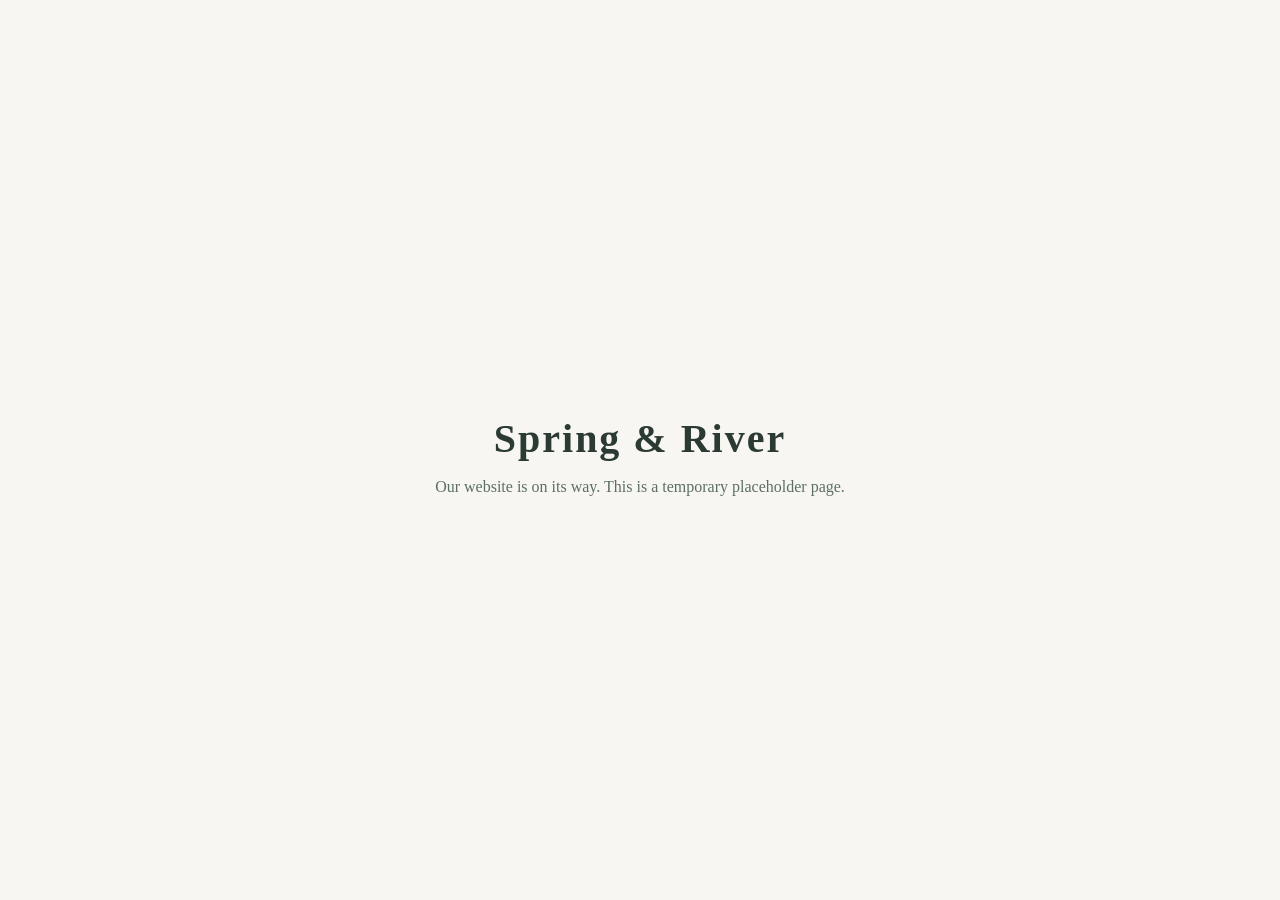
==== index.html @ 61772d01 "Set up GitHub Pages auto-deployment with placeholder page Add a GitHub Actions workflow that publish" ====
<!DOCTYPE html>
<html lang="en">
<head>
  <meta charset="UTF-8">
  <meta name="viewport" content="width=device-width, initial-scale=1.0">
  <title>Spring &amp; River</title>
  <style>
    body {
      font-family: Georgia, "Times New Roman", serif;
      background: #f7f6f2;
      color: #2b3a33;
      display: flex;
      align-items: center;
      justify-content: center;
      min-height: 100vh;
      margin: 0;
    }
    main { text-align: center; padding: 2rem; }
    h1 { font-size: 2.5rem; letter-spacing: 0.05em; margin-bottom: 0.5rem; }
    p { color: #5c6f66; }
  </style>
</head>
<body>
  <main>
    <h1>Spring &amp; River</h1>
    <p>Our website is on its way. This is a temporary placeholder page.</p>
  </main>
</body>
</html>
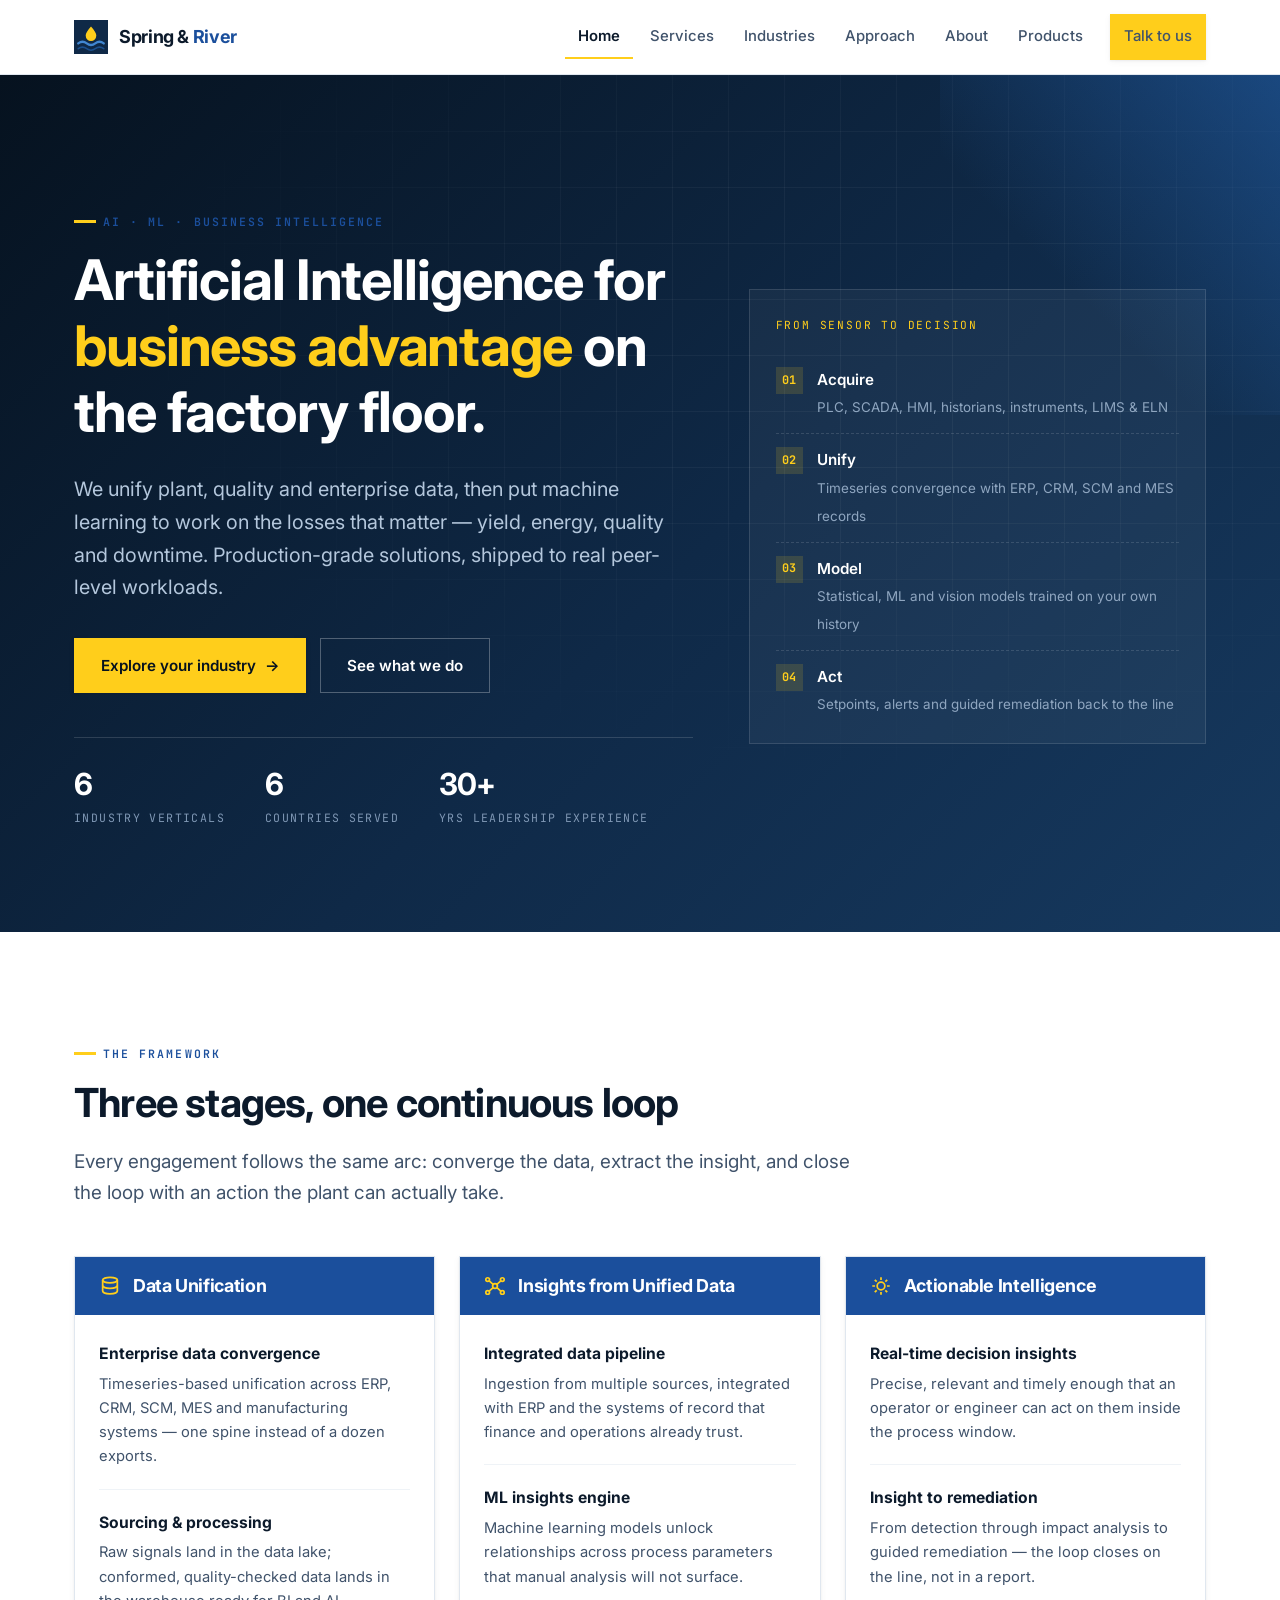
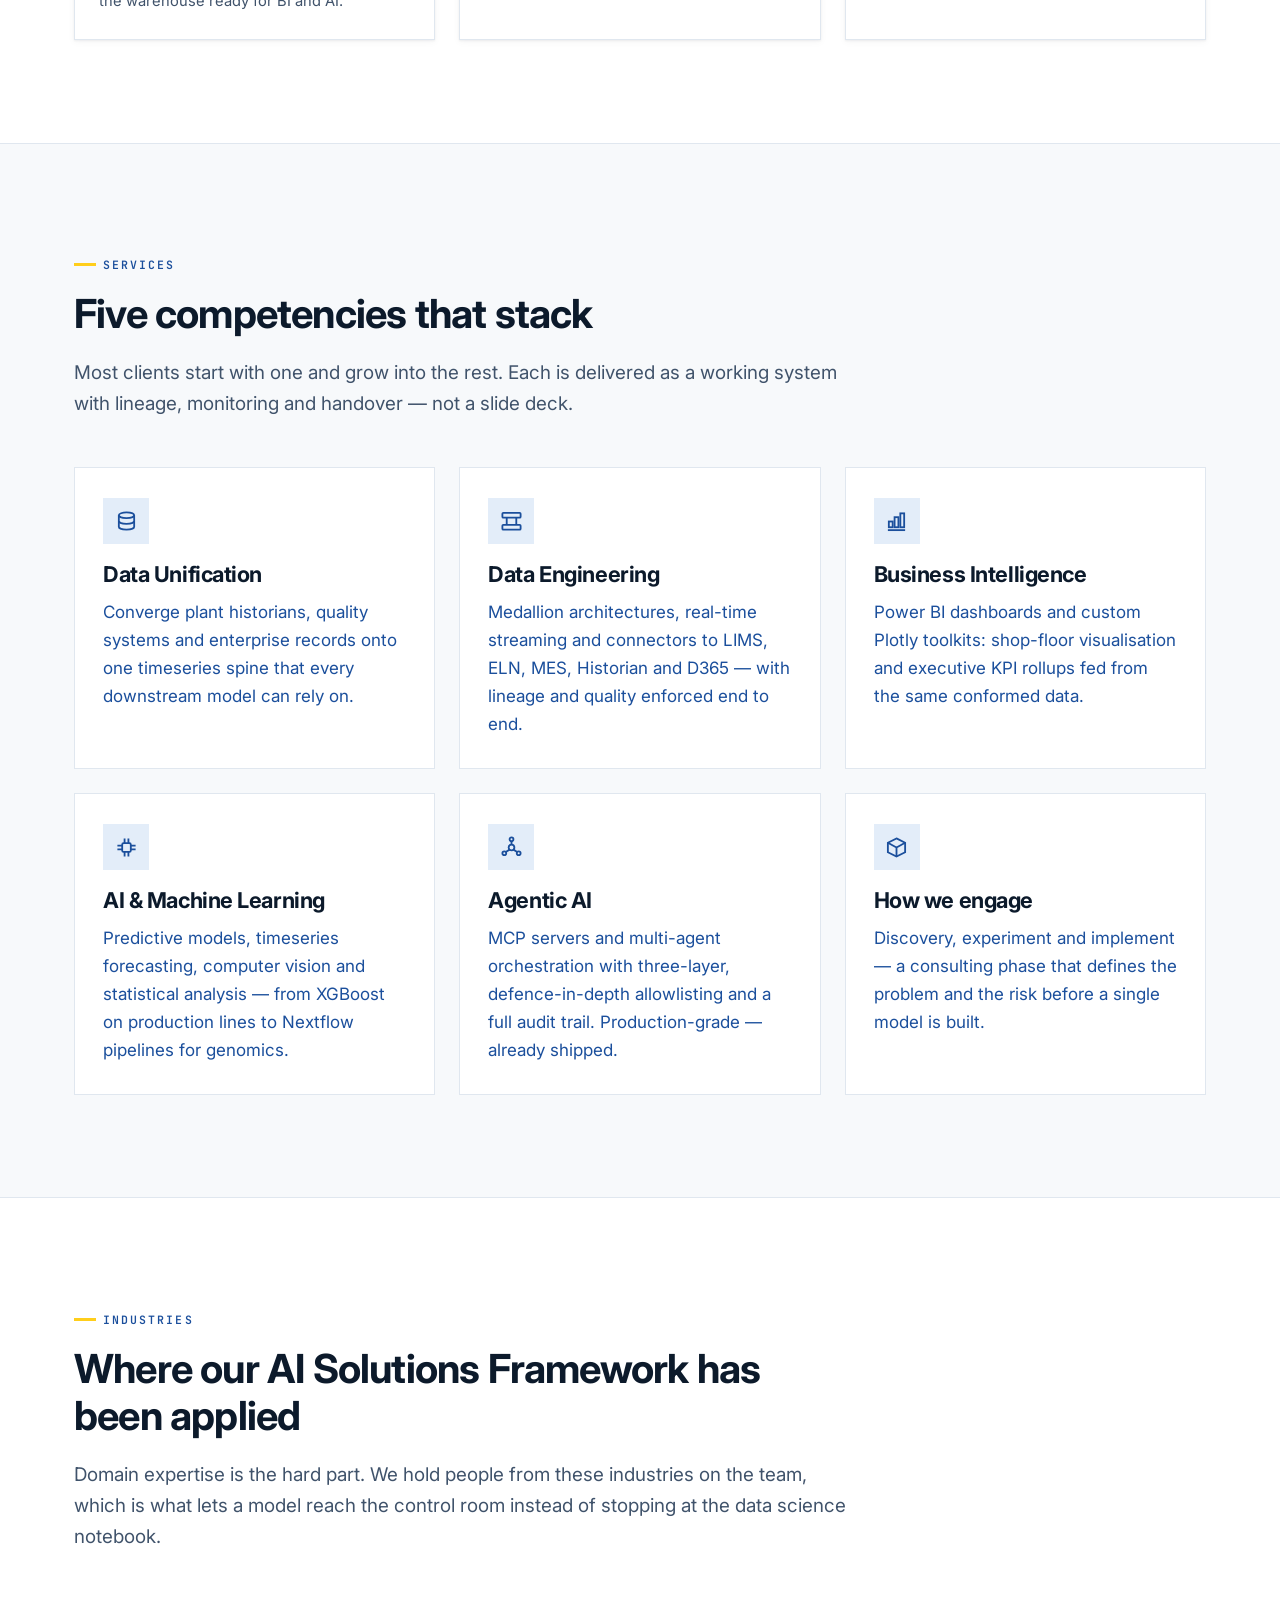
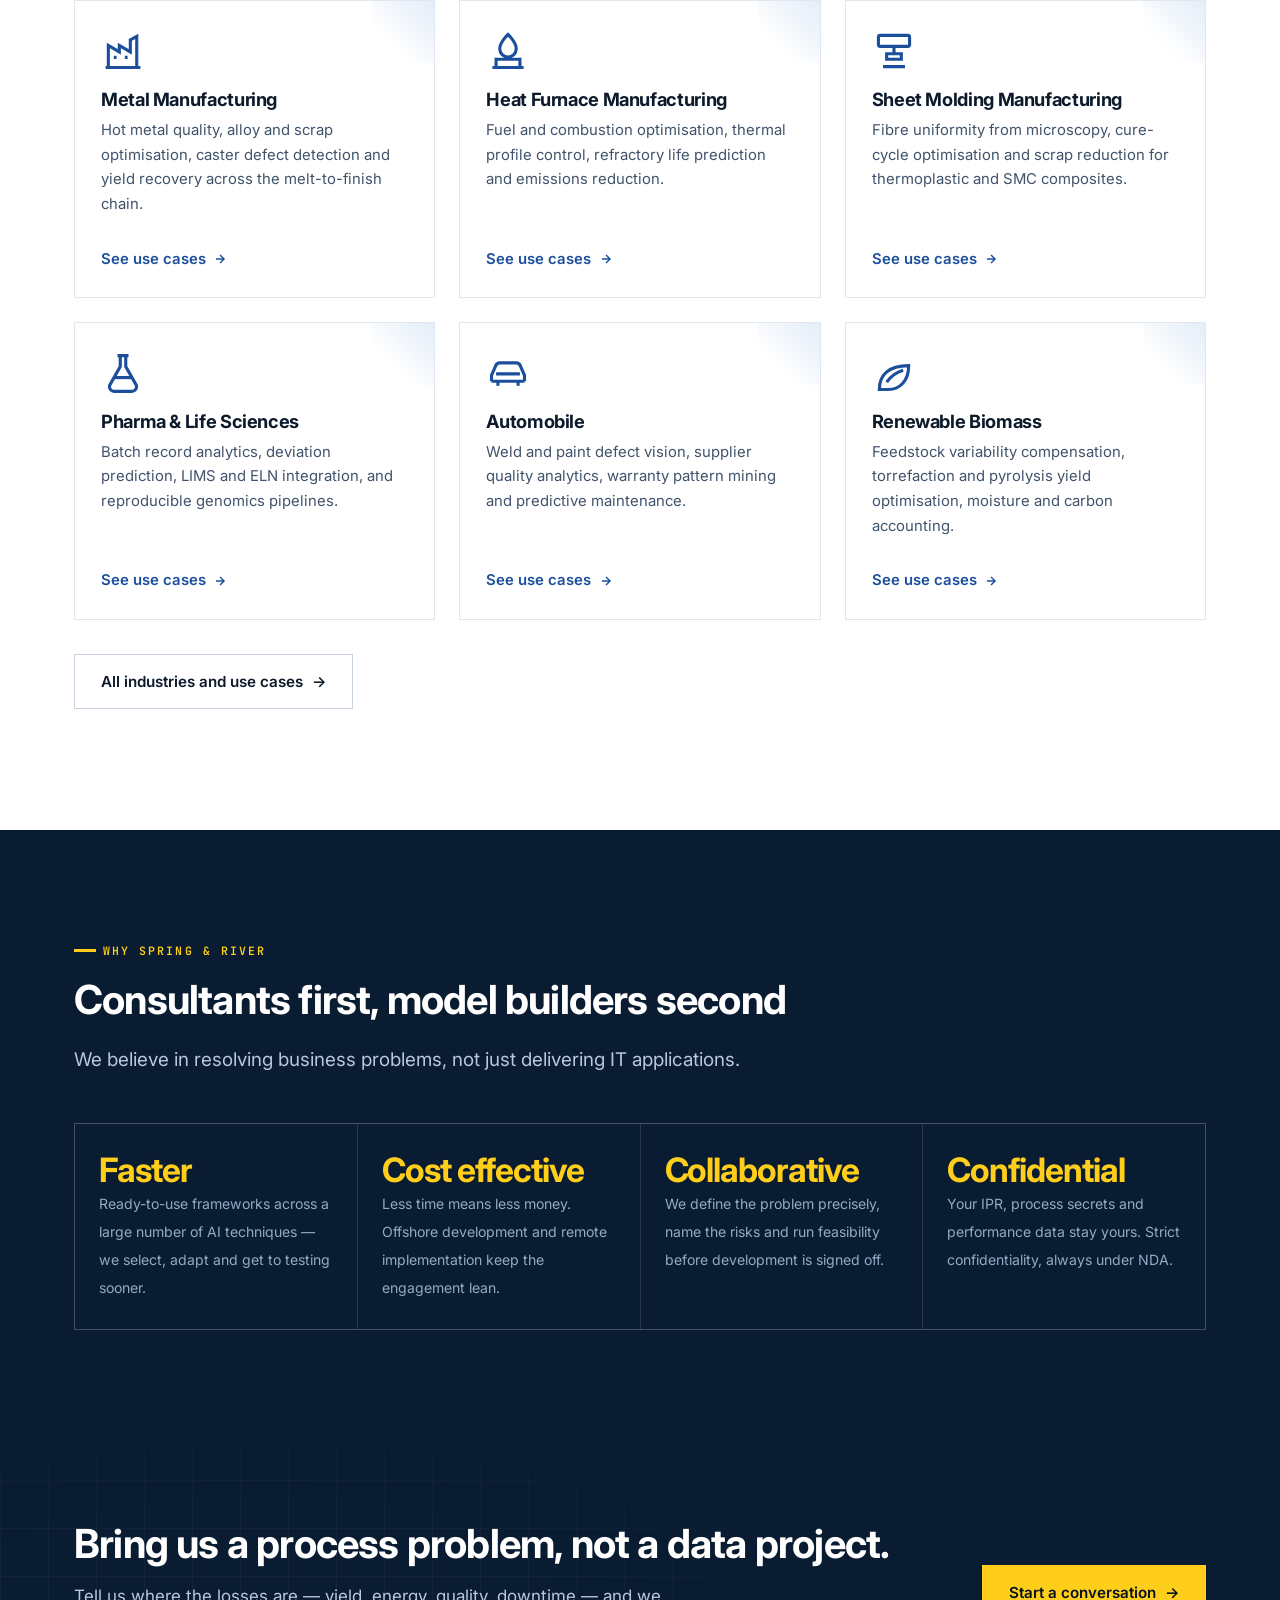
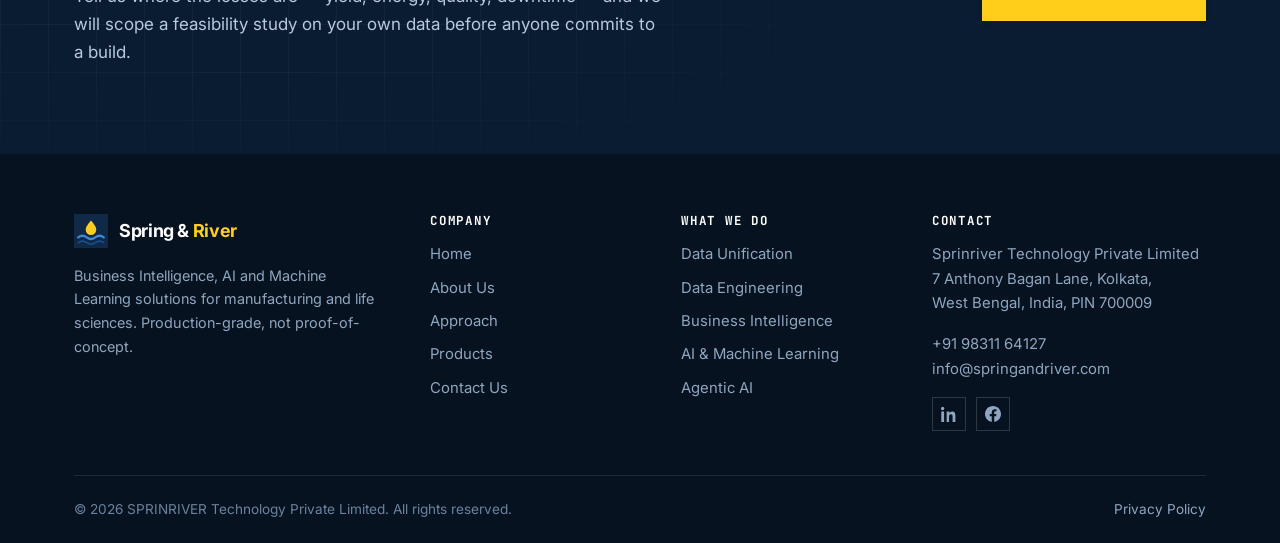
==== commit 9ca79286: "Build modern industrial Spring & River website Replace the placeholder with an eight-page static sit" ====
--- a/index.html
+++ b/index.html
@@ -1,29 +1,258 @@
 <!DOCTYPE html>
 <html lang="en">
 <head>
-  <meta charset="UTF-8">
-  <meta name="viewport" content="width=device-width, initial-scale=1.0">
-  <title>Spring &amp; River</title>
-  <style>
-    body {
-      font-family: Georgia, "Times New Roman", serif;
-      background: #f7f6f2;
-      color: #2b3a33;
-      display: flex;
-      align-items: center;
-      justify-content: center;
-      min-height: 100vh;
-      margin: 0;
-    }
-    main { text-align: center; padding: 2rem; }
-    h1 { font-size: 2.5rem; letter-spacing: 0.05em; margin-bottom: 0.5rem; }
-    p { color: #5c6f66; }
-  </style>
+<meta charset="utf-8">
+<meta name="viewport" content="width=device-width, initial-scale=1">
+<title>Spring &amp; River | AI, ML and Business Intelligence for Manufacturing</title>
+<meta name="description" content="Spring & River builds data unification, business intelligence, machine learning and agentic AI solutions for metals, heat treatment, composites, pharma, automotive and renewable biomass manufacturers.">
+<meta name="author" content="Sprinriver Technology Private Limited">
+<meta property="og:type" content="website">
+<meta property="og:site_name" content="Spring &amp; River">
+<meta property="og:title" content="Spring &amp; River | AI, ML and Business Intelligence for Manufacturing">
+<meta property="og:description" content="Spring & River builds data unification, business intelligence, machine learning and agentic AI solutions for metals, heat treatment, composites, pharma, automotive and renewable biomass manufacturers.">
+<meta name="twitter:card" content="summary_large_image">
+<link rel="icon" type="image/svg+xml" href="assets/img/favicon.svg">
+<link rel="preconnect" href="https://fonts.googleapis.com">
+<link rel="preconnect" href="https://fonts.gstatic.com" crossorigin>
+<link href="https://fonts.googleapis.com/css2?family=Inter:wght@400;500;600;700&family=JetBrains+Mono:wght@500;600;700&display=swap" rel="stylesheet">
+<link rel="stylesheet" href="assets/css/styles.css">
+<script>document.documentElement.className += " js";</script>
 </head>
 <body>
-  <main>
-    <h1>Spring &amp; River</h1>
-    <p>Our website is on its way. This is a temporary placeholder page.</p>
-  </main>
+<header class="site-header">
+  <div class="wrap site-header__inner">
+    <a class="brand" href="index.html">
+      <img class="brand__mark" src="assets/img/logo.svg" alt="" width="34" height="34">
+      <span class="brand__name">Spring &amp; <em>River</em></span>
+    </a>
+    <button class="nav-toggle" type="button" aria-label="Toggle navigation" aria-expanded="false" aria-controls="site-nav"><span></span></button>
+    <nav class="nav" id="site-nav">
+      <a href="index.html" aria-current="page">Home</a>
+      <a href="services.html">Services</a>
+      <a href="industries.html">Industries</a>
+      <a href="approach.html">Approach</a>
+      <a href="about.html">About</a>
+      <a href="products.html">Products</a>
+      <a class="btn btn--primary header-cta" href="contact.html">Talk to us</a>
+    </nav>
+  </div>
+</header>
+<section class="hero">
+  <div class="wrap">
+    <div class="hero__grid">
+      <div>
+        <span class="eyebrow">AI &middot; ML &middot; Business Intelligence</span>
+        <h1>Artificial Intelligence for <span class="accent">business advantage</span> on the factory floor.</h1>
+        <p class="hero__lede">We unify plant, quality and enterprise data, then put machine learning to work on the losses that matter &mdash; yield, energy, quality and downtime. Production-grade solutions, shipped to real peer-level workloads.</p>
+        <div class="hero__actions">
+          <a class="btn btn--primary" href="industries.html">Explore your industry <span class="btn__arrow">&rarr;</span></a>
+          <a class="btn btn--ghost" href="services.html">See what we do</a>
+        </div>
+        <div class="hero__stats">
+          <div class="hero__stat"><b>6</b><span>Industry verticals</span></div>
+          <div class="hero__stat"><b>6</b><span>Countries served</span></div>
+          <div class="hero__stat"><b>30+</b><span>Yrs leadership experience</span></div>
+        </div>
+      </div>
+      <div class="pipeline reveal">
+        <div class="pipeline__title">From sensor to decision</div>
+        <div class="pipeline__step"><span class="pipeline__num">01</span><div><b>Acquire</b><small>PLC, SCADA, HMI, historians, instruments, LIMS &amp; ELN</small></div></div>
+        <div class="pipeline__step"><span class="pipeline__num">02</span><div><b>Unify</b><small>Timeseries convergence with ERP, CRM, SCM and MES records</small></div></div>
+        <div class="pipeline__step"><span class="pipeline__num">03</span><div><b>Model</b><small>Statistical, ML and vision models trained on your own history</small></div></div>
+        <div class="pipeline__step"><span class="pipeline__num">04</span><div><b>Act</b><small>Setpoints, alerts and guided remediation back to the line</small></div></div>
+      </div>
+    </div>
+  </div>
+</section>
+
+<section class="section">
+  <div class="wrap">
+    <div class="section-head reveal">
+      <span class="eyebrow">The framework</span>
+      <h2>Three stages, one continuous loop</h2>
+      <p class="lede">Every engagement follows the same arc: converge the data, extract the insight, and close the loop with an action the plant can actually take.</p>
+    </div>
+    <div class="grid grid--3">
+
+      <div class="pillar reveal">
+        <div class="pillar__head">
+          <svg viewBox="0 0 24 24" fill="none" stroke="currentColor" stroke-width="1.9"><ellipse cx="12" cy="5.5" rx="8" ry="3"/><path d="M4 5.5v6c0 1.7 3.6 3 8 3s8-1.3 8-3v-6"/><path d="M4 11.5v6c0 1.7 3.6 3 8 3s8-1.3 8-3v-6"/></svg>
+          <h3>Data Unification</h3>
+        </div>
+        <div class="pillar__body">
+          <div class="pillar__item"><b>Enterprise data convergence</b><p>Timeseries-based unification across ERP, CRM, SCM, MES and manufacturing systems &mdash; one spine instead of a dozen exports.</p></div>
+          <div class="pillar__item"><b>Sourcing &amp; processing</b><p>Raw signals land in the data lake; conformed, quality-checked data lands in the warehouse ready for BI and AI.</p></div>
+        </div>
+      </div>
+
+      <div class="pillar reveal">
+        <div class="pillar__head">
+          <svg viewBox="0 0 24 24" fill="none" stroke="currentColor" stroke-width="1.9"><circle cx="12" cy="12" r="2.6"/><circle cx="4" cy="5" r="2"/><circle cx="20" cy="5" r="2"/><circle cx="4" cy="19" r="2"/><circle cx="20" cy="19" r="2"/><path d="M5.6 6.4 10 10.2M18.4 6.4 14 10.2M5.6 17.6 10 13.8M18.4 17.6 14 13.8"/></svg>
+          <h3>Insights from Unified Data</h3>
+        </div>
+        <div class="pillar__body">
+          <div class="pillar__item"><b>Integrated data pipeline</b><p>Ingestion from multiple sources, integrated with ERP and the systems of record that finance and operations already trust.</p></div>
+          <div class="pillar__item"><b>ML insights engine</b><p>Machine learning models unlock relationships across process parameters that manual analysis will not surface.</p></div>
+        </div>
+      </div>
+
+      <div class="pillar reveal">
+        <div class="pillar__head">
+          <svg viewBox="0 0 24 24" fill="none" stroke="currentColor" stroke-width="1.9"><path d="M12 2.5v3M12 18.5v3M2.5 12h3M18.5 12h3M5.2 5.2l2.1 2.1M16.7 16.7l2.1 2.1M18.8 5.2l-2.1 2.1M7.3 16.7l-2.1 2.1"/><circle cx="12" cy="12" r="4.2"/></svg>
+          <h3>Actionable Intelligence</h3>
+        </div>
+        <div class="pillar__body">
+          <div class="pillar__item"><b>Real-time decision insights</b><p>Precise, relevant and timely enough that an operator or engineer can act on them inside the process window.</p></div>
+          <div class="pillar__item"><b>Insight to remediation</b><p>From detection through impact analysis to guided remediation &mdash; the loop closes on the line, not in a report.</p></div>
+        </div>
+      </div>
+
+    </div>
+  </div>
+</section>
+
+<section class="section section--steel">
+  <div class="wrap">
+    <div class="section-head reveal">
+      <span class="eyebrow">Services</span>
+      <h2>Five competencies that stack</h2>
+      <p class="lede">Most clients start with one and grow into the rest. Each is delivered as a working system with lineage, monitoring and handover &mdash; not a slide deck.</p>
+    </div>
+    <div class="grid grid--3">
+
+      <a class="card reveal" href="services.html#data-unification">
+        <div class="card__icon"><svg viewBox="0 0 24 24" fill="none" stroke="currentColor" stroke-width="1.9"><ellipse cx="12" cy="5.5" rx="8" ry="3"/><path d="M4 5.5v12c0 1.7 3.6 3 8 3s8-1.3 8-3v-12"/><path d="M4 11.5c0 1.7 3.6 3 8 3s8-1.3 8-3"/></svg></div>
+        <h3>Data Unification</h3>
+        <p>Converge plant historians, quality systems and enterprise records onto one timeseries spine that every downstream model can rely on.</p>
+      </a>
+
+      <a class="card reveal" href="services.html#data-engineering">
+        <div class="card__icon"><svg viewBox="0 0 24 24" fill="none" stroke="currentColor" stroke-width="1.9"><rect x="2.5" y="3" width="19" height="5" rx="1"/><rect x="2.5" y="15.5" width="19" height="5" rx="1"/><path d="M7 8v7.5M17 8v7.5"/></svg></div>
+        <h3>Data Engineering</h3>
+        <p>Medallion architectures, real-time streaming and connectors to LIMS, ELN, MES, Historian and D365 &mdash; with lineage and quality enforced end to end.</p>
+      </a>
+
+      <a class="card reveal" href="services.html#business-intelligence">
+        <div class="card__icon"><svg viewBox="0 0 24 24" fill="none" stroke="currentColor" stroke-width="1.9"><path d="M3 21h18"/><rect x="4" y="12" width="4" height="6"/><rect x="10" y="7.5" width="4" height="10.5"/><rect x="16" y="3.5" width="4" height="14.5"/></svg></div>
+        <h3>Business Intelligence</h3>
+        <p>Power BI dashboards and custom Plotly toolkits: shop-floor visualisation and executive KPI rollups fed from the same conformed data.</p>
+      </a>
+
+      <a class="card reveal" href="services.html#ai-ml">
+        <div class="card__icon"><svg viewBox="0 0 24 24" fill="none" stroke="currentColor" stroke-width="1.9"><rect x="7.5" y="7.5" width="9" height="9" rx="1.5"/><path d="M10 2.5v5M14 2.5v5M10 16.5v5M14 16.5v5M2.5 10h5M2.5 14h5M16.5 10h5M16.5 14h5"/></svg></div>
+        <h3>AI &amp; Machine Learning</h3>
+        <p>Predictive models, timeseries forecasting, computer vision and statistical analysis &mdash; from XGBoost on production lines to Nextflow pipelines for genomics.</p>
+      </a>
+
+      <a class="card reveal" href="services.html#agentic-ai">
+        <div class="card__icon"><svg viewBox="0 0 24 24" fill="none" stroke="currentColor" stroke-width="1.9"><circle cx="12" cy="12" r="3"/><circle cx="12" cy="3.5" r="2"/><circle cx="4.5" cy="18" r="2"/><circle cx="19.5" cy="18" r="2"/><path d="M12 5.5v3.5M10 14.2 6 16.6M14 14.2l4 2.4"/></svg></div>
+        <h3>Agentic AI</h3>
+        <p>MCP servers and multi-agent orchestration with three-layer, defence-in-depth allowlisting and a full audit trail. Production-grade &mdash; already shipped.</p>
+      </a>
+
+      <a class="card reveal" href="approach.html">
+        <div class="card__icon"><svg viewBox="0 0 24 24" fill="none" stroke="currentColor" stroke-width="1.9"><path d="M12 2.5 21 7v10l-9 4.5L3 17V7z"/><path d="M12 12 21 7M12 12v9.5M12 12 3 7"/></svg></div>
+        <h3>How we engage</h3>
+        <p>Discovery, experiment and implement &mdash; a consulting phase that defines the problem and the risk before a single model is built.</p>
+      </a>
+
+    </div>
+  </div>
+</section>
+
+<section class="section">
+  <div class="wrap">
+    <div class="section-head reveal">
+      <span class="eyebrow">Industries</span>
+      <h2>Where our AI Solutions Framework has been applied</h2>
+      <p class="lede">Domain expertise is the hard part. We hold people from these industries on the team, which is what lets a model reach the control room instead of stopping at the data science notebook.</p>
+    </div>
+    <div class="grid grid--3">
+      <div class="ind-card reveal"><div class="ind-card__icon"><svg viewBox="0 0 24 24" fill="none" stroke="currentColor" stroke-width="1.7"><path d="M2.5 21h19M4 21V9l6 3.5V9l6 3.5V6l3.5-2v17"/><path d="M7 15.5h1.5M13 15.5h1.5"/></svg></div><h3>Metal Manufacturing</h3><p>Hot metal quality, alloy and scrap optimisation, caster defect detection and yield recovery across the melt-to-finish chain.</p><span class="ind-card__link textlink">See use cases <svg width="14" height="14" viewBox="0 0 24 24" fill="none" stroke="currentColor" stroke-width="2.4"><path d="M5 12h13M12 5l7 7-7 7"/></svg></span></div>
+      <div class="ind-card reveal"><div class="ind-card__icon"><svg viewBox="0 0 24 24" fill="none" stroke="currentColor" stroke-width="1.7"><path d="M12 3s4.5 4.2 4.5 7.8A4.5 4.5 0 0 1 12 15.3a4.5 4.5 0 0 1-4.5-4.5C7.5 7.2 12 3 12 3z"/><path d="M3.5 21h17M5.5 21v-4.5h13V21"/></svg></div><h3>Heat Furnace Manufacturing</h3><p>Fuel and combustion optimisation, thermal profile control, refractory life prediction and emissions reduction.</p><span class="ind-card__link textlink">See use cases <svg width="14" height="14" viewBox="0 0 24 24" fill="none" stroke="currentColor" stroke-width="2.4"><path d="M5 12h13M12 5l7 7-7 7"/></svg></span></div>
+      <div class="ind-card reveal"><div class="ind-card__icon"><svg viewBox="0 0 24 24" fill="none" stroke="currentColor" stroke-width="1.7"><rect x="3.5" y="3.5" width="17" height="6" rx="1"/><path d="M12 9.5v4M6 20.5h12M8 13.5h8v3H8z"/></svg></div><h3>Sheet Molding Manufacturing</h3><p>Fibre uniformity from microscopy, cure-cycle optimisation and scrap reduction for thermoplastic and SMC composites.</p><span class="ind-card__link textlink">See use cases <svg width="14" height="14" viewBox="0 0 24 24" fill="none" stroke="currentColor" stroke-width="2.4"><path d="M5 12h13M12 5l7 7-7 7"/></svg></span></div>
+      <div class="ind-card reveal"><div class="ind-card__icon"><svg viewBox="0 0 24 24" fill="none" stroke="currentColor" stroke-width="1.7"><path d="M9 2.5h6M10.5 2.5v6L5 18.2A2.5 2.5 0 0 0 7.2 22h9.6a2.5 2.5 0 0 0 2.2-3.8L13.5 8.5v-6"/><path d="M7.5 14.5h9"/></svg></div><h3>Pharma &amp; Life Sciences</h3><p>Batch record analytics, deviation prediction, LIMS and ELN integration, and reproducible genomics pipelines.</p><span class="ind-card__link textlink">See use cases <svg width="14" height="14" viewBox="0 0 24 24" fill="none" stroke="currentColor" stroke-width="2.4"><path d="M5 12h13M12 5l7 7-7 7"/></svg></span></div>
+      <div class="ind-card reveal"><div class="ind-card__icon"><svg viewBox="0 0 24 24" fill="none" stroke="currentColor" stroke-width="1.7"><path d="M3 16.5v-3.2l2.2-5A2.5 2.5 0 0 1 7.5 6.5h9a2.5 2.5 0 0 1 2.3 1.8l2.2 5v3.2"/><path d="M3 16.5h18M6.5 16.5v2.5M17.5 16.5v2.5M5.5 12.5h13"/></svg></div><h3>Automobile</h3><p>Weld and paint defect vision, supplier quality analytics, warranty pattern mining and predictive maintenance.</p><span class="ind-card__link textlink">See use cases <svg width="14" height="14" viewBox="0 0 24 24" fill="none" stroke="currentColor" stroke-width="2.4"><path d="M5 12h13M12 5l7 7-7 7"/></svg></span></div>
+      <div class="ind-card reveal"><div class="ind-card__icon"><svg viewBox="0 0 24 24" fill="none" stroke="currentColor" stroke-width="1.7"><path d="M4 21c0-8 5-13 16-13 0 9-5.5 13-11 13H4z"/><path d="M8 17c2.5-3.5 5.5-5.5 9-6.5"/></svg></div><h3>Renewable Biomass</h3><p>Feedstock variability compensation, torrefaction and pyrolysis yield optimisation, moisture and carbon accounting.</p><span class="ind-card__link textlink">See use cases <svg width="14" height="14" viewBox="0 0 24 24" fill="none" stroke="currentColor" stroke-width="2.4"><path d="M5 12h13M12 5l7 7-7 7"/></svg></span></div>
+    </div>
+    <p style="margin-top:34px"><a class="btn btn--outline" href="industries.html">All industries and use cases <span class="btn__arrow">&rarr;</span></a></p>
+  </div>
+</section>
+
+<section class="section section--navy">
+  <div class="wrap">
+    <div class="section-head reveal">
+      <span class="eyebrow">Why Spring &amp; River</span>
+      <h2>Consultants first, model builders second</h2>
+      <p class="lede">We believe in resolving business problems, not just delivering IT applications.</p>
+    </div>
+    <div class="stat-strip reveal">
+      <div><b>Faster</b><span>Ready-to-use frameworks across a large number of AI techniques &mdash; we select, adapt and get to testing sooner.</span></div>
+      <div><b>Cost effective</b><span>Less time means less money. Offshore development and remote implementation keep the engagement lean.</span></div>
+      <div><b>Collaborative</b><span>We define the problem precisely, name the risks and run feasibility before development is signed off.</span></div>
+      <div><b>Confidential</b><span>Your IPR, process secrets and performance data stay yours. Strict confidentiality, always under NDA.</span></div>
+    </div>
+  </div>
+</section>
+<section class="cta-band">
+  <div class="wrap">
+    <div class="cta-band__inner reveal">
+      <div>
+        <h2>Bring us a process problem, not a data project.</h2>
+        <p>Tell us where the losses are — yield, energy, quality, downtime — and we will scope a feasibility study on your own data before anyone commits to a build.</p>
+      </div>
+      <a class="btn btn--primary" href="contact.html">Start a conversation <span class="btn__arrow">&rarr;</span></a>
+    </div>
+  </div>
+</section>
+<footer class="site-footer">
+  <div class="wrap">
+    <div class="footer-grid">
+      <div class="footer-brand">
+        <span class="brand">
+          <img class="brand__mark" src="assets/img/logo.svg" alt="" width="34" height="34">
+          <span class="brand__name">Spring &amp; <em>River</em></span>
+        </span>
+        <p>Business Intelligence, AI and Machine Learning solutions for manufacturing and life sciences. Production-grade, not proof-of-concept.</p>
+      </div>
+      <div>
+        <h4>Company</h4>
+        <ul>
+          <li><a href="index.html">Home</a></li>
+          <li><a href="about.html">About Us</a></li>
+          <li><a href="approach.html">Approach</a></li>
+          <li><a href="products.html">Products</a></li>
+          <li><a href="contact.html">Contact Us</a></li>
+        </ul>
+      </div>
+      <div>
+        <h4>What We Do</h4>
+        <ul>
+          <li><a href="services.html#data-unification">Data Unification</a></li>
+          <li><a href="services.html#data-engineering">Data Engineering</a></li>
+          <li><a href="services.html#business-intelligence">Business Intelligence</a></li>
+          <li><a href="services.html#ai-ml">AI &amp; Machine Learning</a></li>
+          <li><a href="services.html#agentic-ai">Agentic AI</a></li>
+        </ul>
+      </div>
+      <div>
+        <h4>Contact</h4>
+        <p>Sprinriver Technology Private Limited<br>
+        7 Anthony Bagan Lane, Kolkata,<br>West Bengal, India, PIN 700009</p>
+        <p><a href="tel:+919831164127">+91 98311 64127</a><br>
+        <a href="mailto:info@springandriver.com">info@springandriver.com</a></p>
+        <div class="social">
+          <a href="https://www.linkedin.com/company/sprinriver-technology-private-limited" aria-label="LinkedIn" rel="noopener" target="_blank"><svg viewBox="0 0 24 24" fill="currentColor"><path d="M4.98 3.5A2.5 2.5 0 1 1 0 3.5a2.5 2.5 0 0 1 4.98 0zM.4 8.4h4.2V24H.4zM8.5 8.4h4v2.1h.06c.56-1.06 1.93-2.18 3.98-2.18 4.25 0 5.04 2.8 5.04 6.44V24h-4.2v-7.4c0-1.77-.03-4.04-2.46-4.04-2.47 0-2.85 1.92-2.85 3.91V24H8.5z"/></svg></a>
+          <a href="https://www.facebook.com/springandriver/" aria-label="Facebook" rel="noopener" target="_blank"><svg viewBox="0 0 24 24" fill="currentColor"><path d="M24 12.07C24 5.4 18.63 0 12 0S0 5.4 0 12.07C0 18.1 4.39 23.1 10.13 24v-8.44H7.08v-3.49h3.05V9.41c0-3.02 1.79-4.69 4.53-4.69 1.31 0 2.68.24 2.68.24v2.96h-1.51c-1.49 0-1.96.93-1.96 1.89v2.26h3.33l-.53 3.49h-2.8V24C19.61 23.1 24 18.1 24 12.07z"/></svg></a>
+        </div>
+      </div>
+    </div>
+    <div class="footer-bottom">
+      <span>&copy; <span data-year>2026</span> SPRINRIVER Technology Private Limited. All rights reserved.</span>
+      <span><a href="privacy-policy.html">Privacy Policy</a></span>
+    </div>
+  </div>
+</footer>
+<script src="assets/js/main.js"></script>
 </body>
 </html>
--- a/assets/css/styles.css
+++ b/assets/css/styles.css
@@ -0,0 +1,447 @@
+/* ==========================================================================
+   Spring & River — Industrial AI design system
+   ========================================================================== */
+
+:root {
+  /* Core palette — carried over from the Spring & River brand (navy + amber) */
+  --navy-900: #06121F;
+  --navy-800: #0A1C31;
+  --navy-700: #0F2947;
+  --navy-600: #16395F;
+  --blue-600: #1B4F9C;
+  --blue-500: #2465B4;
+  --blue-400: #4187D1;
+  --blue-100: #E3EDF9;
+  --amber:    #FFCE1B;
+  --amber-600:#E3B200;
+  --amber-100:#FFF4CC;
+
+  --steel-50:  #F7F9FB;
+  --steel-100: #EFF3F7;
+  --steel-200: #E0E7EF;
+  --steel-300: #C8D3E0;
+  --steel-400: #94A5B8;
+  --steel-500: #6B7D93;
+  --steel-600: #4A5B70;
+
+  --ink:      #0C1A2B;
+  --ink-soft: #40536B;
+
+  --font-sans: "Inter", -apple-system, BlinkMacSystemFont, "Segoe UI", Roboto,
+               "Helvetica Neue", Arial, sans-serif;
+  --font-mono: "JetBrains Mono", ui-monospace, SFMono-Regular, Menlo, Consolas, monospace;
+
+  --wrap: 1180px;
+  --gut: 24px;
+
+  --shadow-sm: 0 1px 2px rgba(12, 26, 43, .06), 0 2px 8px rgba(12, 26, 43, .04);
+  --shadow-md: 0 4px 12px rgba(12, 26, 43, .08), 0 12px 32px rgba(12, 26, 43, .07);
+  --shadow-lg: 0 18px 50px rgba(12, 26, 43, .16);
+
+  --ease: cubic-bezier(.16, .84, .44, 1);
+}
+
+/* ---------- reset ---------- */
+*, *::before, *::after { box-sizing: border-box; }
+html { -webkit-text-size-adjust: 100%; scroll-behavior: smooth; scroll-padding-top: 90px; }
+body {
+  margin: 0;
+  font-family: var(--font-sans);
+  font-size: 17px;
+  line-height: 1.65;
+  color: var(--ink-soft);
+  background: #fff;
+  -webkit-font-smoothing: antialiased;
+}
+img, svg { max-width: 100%; display: block; }
+a { color: var(--blue-600); text-decoration: none; }
+h1, h2, h3, h4, h5 { color: var(--ink); line-height: 1.18; margin: 0 0 .5em; font-weight: 700; letter-spacing: -.02em; }
+h1 { font-size: clamp(2.2rem, 4.6vw, 3.5rem); }
+h2 { font-size: clamp(1.75rem, 3.2vw, 2.5rem); }
+h3 { font-size: clamp(1.15rem, 1.7vw, 1.4rem); }
+p  { margin: 0 0 1.1em; }
+ul { margin: 0 0 1.1em; padding-left: 1.15em; }
+li { margin-bottom: .45em; }
+
+/* ---------- layout ---------- */
+.wrap { width: 100%; max-width: var(--wrap); margin-inline: auto; padding-inline: var(--gut); }
+.section { padding: clamp(64px, 8vw, 110px) 0; }
+.section--tight { padding: clamp(48px, 5vw, 72px) 0; }
+.section--steel { background: var(--steel-50); border-block: 1px solid var(--steel-200); }
+.section--navy  { background: var(--navy-800); color: #B8C9DD; }
+.section--navy h2, .section--navy h3 { color: #fff; }
+
+.grid { display: grid; gap: 24px; }
+.grid--2 { grid-template-columns: repeat(auto-fit, minmax(min(320px, 100%), 1fr)); }
+.grid--3 { grid-template-columns: repeat(auto-fit, minmax(min(290px, 100%), 1fr)); }
+.grid--4 { grid-template-columns: repeat(auto-fit, minmax(min(230px, 100%), 1fr)); }
+
+/* ---------- shared type ---------- */
+.eyebrow {
+  display: inline-flex; align-items: center; gap: .6em;
+  font-family: var(--font-mono); font-size: .72rem; font-weight: 600;
+  letter-spacing: .18em; text-transform: uppercase;
+  color: var(--blue-600); margin-bottom: 1rem;
+}
+.eyebrow::before { content: ""; width: 22px; height: 3px; background: var(--amber); }
+.section--navy .eyebrow { color: var(--amber); }
+.section--navy .eyebrow::before { background: var(--amber); }
+
+.lede { font-size: clamp(1.02rem, 1.5vw, 1.18rem); color: var(--ink-soft); max-width: 68ch; }
+.section--navy .lede { color: #B8C9DD; }
+.section-head { max-width: 780px; margin-bottom: 48px; }
+
+/* ---------- buttons ---------- */
+.btn {
+  display: inline-flex; align-items: center; gap: .6em;
+  padding: 14px 26px; font-size: .95rem; font-weight: 600;
+  border: 1px solid transparent; cursor: pointer;
+  transition: transform .18s var(--ease), background .18s, box-shadow .18s, color .18s;
+}
+.btn:hover { transform: translateY(-2px); }
+.btn--primary { background: var(--amber); color: var(--navy-900); box-shadow: var(--shadow-sm); }
+.btn--primary:hover { background: #FFD84A; box-shadow: var(--shadow-md); }
+.btn--ghost { border-color: rgba(255,255,255,.28); color: #fff; }
+.btn--ghost:hover { border-color: var(--amber); color: var(--amber); }
+.btn--outline { border-color: var(--steel-300); color: var(--ink); background: #fff; }
+.btn--outline:hover { border-color: var(--blue-600); color: var(--blue-600); }
+.btn__arrow { transition: transform .18s var(--ease); }
+.btn:hover .btn__arrow { transform: translateX(4px); }
+
+.textlink { display: inline-flex; align-items: center; gap: .5em; font-weight: 600; font-size: .93rem; color: var(--blue-600); }
+.textlink svg { transition: transform .18s var(--ease); }
+.textlink:hover svg { transform: translateX(4px); }
+
+/* ---------- header ---------- */
+.site-header {
+  position: sticky; top: 0; z-index: 90;
+  background: rgba(255,255,255,.92);
+  backdrop-filter: saturate(180%) blur(12px);
+  border-bottom: 1px solid var(--steel-200);
+}
+.site-header__inner { display: flex; align-items: center; justify-content: space-between; gap: 20px; height: 74px; }
+.brand { display: flex; align-items: center; gap: 11px; color: var(--ink); font-weight: 700; letter-spacing: -.02em; font-size: 1.12rem; }
+.brand__mark { width: 34px; height: 34px; flex: none; }
+.brand__name em { font-style: normal; color: var(--blue-600); }
+
+.nav { display: flex; align-items: center; gap: 4px; }
+.nav a {
+  padding: 9px 13px; font-size: .93rem; font-weight: 500; color: var(--ink-soft);
+  border-bottom: 2px solid transparent; transition: color .16s, border-color .16s;
+}
+.nav a:hover { color: var(--blue-600); }
+.nav a[aria-current="page"] { color: var(--ink); font-weight: 600; border-bottom-color: var(--amber); }
+.header-cta { margin-left: 10px; padding: 11px 20px; font-size: .9rem; }
+
+.nav-toggle {
+  display: none; width: 42px; height: 42px; align-items: center; justify-content: center;
+  background: none; border: 1px solid var(--steel-200); cursor: pointer;
+}
+.nav-toggle span { display: block; width: 18px; height: 2px; background: var(--ink); position: relative; transition: background .16s; }
+.nav-toggle span::before, .nav-toggle span::after {
+  content: ""; position: absolute; left: 0; width: 18px; height: 2px; background: var(--ink); transition: transform .2s var(--ease);
+}
+.nav-toggle span::before { top: -6px; }
+.nav-toggle span::after  { top: 6px; }
+.nav-toggle[aria-expanded="true"] span { background: transparent; }
+.nav-toggle[aria-expanded="true"] span::before { transform: translateY(6px) rotate(45deg); }
+.nav-toggle[aria-expanded="true"] span::after  { transform: translateY(-6px) rotate(-45deg); }
+
+/* ---------- hero ---------- */
+.hero {
+  position: relative; overflow: hidden;
+  background: linear-gradient(135deg, var(--navy-900) 0%, var(--navy-700) 55%, var(--navy-600) 100%);
+  color: #C3D3E6;
+  padding: clamp(72px, 10vw, 128px) 0 clamp(64px, 8vw, 104px);
+}
+/* blueprint grid — the "industrial" signature */
+.hero::before {
+  content: ""; position: absolute; inset: 0;
+  background-image:
+    linear-gradient(rgba(255,255,255,.045) 1px, transparent 1px),
+    linear-gradient(90deg, rgba(255,255,255,.045) 1px, transparent 1px);
+  background-size: 56px 56px;
+  mask-image: radial-gradient(ellipse 80% 70% at 70% 30%, #000 30%, transparent 78%);
+}
+/* corner chevron echoing the deck */
+.hero::after {
+  content: ""; position: absolute; top: 0; right: 0; width: 340px; height: 340px;
+  background: linear-gradient(225deg, var(--blue-500) 0%, transparent 62%);
+  opacity: .5; pointer-events: none;
+}
+.hero > .wrap { position: relative; z-index: 2; }
+.hero__grid { display: grid; grid-template-columns: 1.15fr .85fr; gap: 56px; align-items: center; }
+.hero h1 { color: #fff; }
+.hero h1 .accent { color: var(--amber); }
+.hero__lede { font-size: clamp(1.05rem, 1.6vw, 1.24rem); color: #B4C7DC; max-width: 56ch; margin-bottom: 34px; }
+.hero__actions { display: flex; flex-wrap: wrap; gap: 14px; margin-bottom: 44px; }
+.hero__stats { display: flex; flex-wrap: wrap; gap: 40px; padding-top: 30px; border-top: 1px solid rgba(255,255,255,.14); }
+.hero__stat b { display: block; font-size: 1.9rem; font-weight: 700; color: #fff; line-height: 1.1; letter-spacing: -.03em; }
+.hero__stat span { font-family: var(--font-mono); font-size: .72rem; letter-spacing: .12em; text-transform: uppercase; color: #7F97B4; }
+
+/* hero side panel — pipeline diagram */
+.pipeline { background: rgba(255,255,255,.045); border: 1px solid rgba(255,255,255,.12); padding: 26px; }
+.pipeline__title { font-family: var(--font-mono); font-size: .7rem; letter-spacing: .16em; text-transform: uppercase; color: var(--amber); margin-bottom: 20px; }
+.pipeline__step { display: flex; gap: 14px; align-items: flex-start; padding: 13px 0; border-bottom: 1px dashed rgba(255,255,255,.13); }
+.pipeline__step:last-child { border-bottom: 0; padding-bottom: 0; }
+.pipeline__num {
+  flex: none; width: 27px; height: 27px; display: grid; place-items: center;
+  background: rgba(255,206,27,.14); color: var(--amber);
+  font-family: var(--font-mono); font-size: .74rem; font-weight: 700;
+}
+.pipeline__step b { display: block; color: #fff; font-size: .95rem; font-weight: 600; }
+.pipeline__step small { color: #8FA6C0; font-size: .84rem; line-height: 1.5; }
+
+/* ---------- cards ---------- */
+.card {
+  position: relative; background: #fff; border: 1px solid var(--steel-200);
+  padding: 30px 28px; transition: transform .22s var(--ease), box-shadow .22s var(--ease), border-color .22s;
+}
+.card::before {
+  content: ""; position: absolute; left: -1px; top: -1px; width: 3px; height: 0;
+  background: var(--amber); transition: height .28s var(--ease);
+}
+.card:hover { transform: translateY(-4px); box-shadow: var(--shadow-md); border-color: var(--steel-300); }
+.card:hover::before { height: 56px; }
+.card h3 { margin-bottom: .45em; }
+.card p:last-child { margin-bottom: 0; }
+.card__icon {
+  width: 46px; height: 46px; display: grid; place-items: center; margin-bottom: 18px;
+  background: var(--blue-100); color: var(--blue-600);
+}
+.card__icon svg { width: 23px; height: 23px; }
+
+/* framework columns (deck slide 3) */
+.pillar { background: #fff; border: 1px solid var(--steel-200); box-shadow: var(--shadow-sm); }
+.pillar__head { background: var(--blue-600); color: #fff; padding: 18px 24px; display: flex; align-items: center; gap: 12px; }
+.pillar__head h3 { color: #fff; margin: 0; font-size: 1.12rem; }
+.pillar__head svg { width: 22px; height: 22px; flex: none; color: var(--amber); }
+.pillar__body { padding: 26px 24px; }
+.pillar__item { padding-bottom: 20px; margin-bottom: 20px; border-bottom: 1px solid var(--steel-100); }
+.pillar__item:last-child { border-bottom: 0; margin-bottom: 0; padding-bottom: 0; }
+.pillar__item b { display: block; color: var(--ink); font-size: .98rem; margin-bottom: .3em; }
+.pillar__item p { font-size: .92rem; margin: 0; }
+
+/* ---------- service blocks ---------- */
+.service { padding: clamp(52px, 6vw, 84px) 0; border-bottom: 1px solid var(--steel-200); }
+.service:last-of-type { border-bottom: 0; }
+.service__grid { display: grid; grid-template-columns: .92fr 1.08fr; gap: 52px; align-items: start; }
+.service__meta { position: sticky; top: 100px; }
+.service__no {
+  font-family: var(--font-mono); font-size: 3.1rem; font-weight: 700;
+  color: var(--steel-200); line-height: 1; margin-bottom: .2em; letter-spacing: -.04em;
+}
+.service__tags { display: flex; flex-wrap: wrap; gap: 7px; margin-top: 20px; }
+.tag {
+  font-family: var(--font-mono); font-size: .71rem; letter-spacing: .05em;
+  padding: 5px 10px; background: var(--steel-100); color: var(--steel-600); border: 1px solid var(--steel-200);
+}
+
+.usecase { border-left: 2px solid var(--steel-200); padding: 4px 0 4px 24px; margin-bottom: 26px; transition: border-color .2s; }
+.usecase:last-child { margin-bottom: 0; }
+.usecase:hover { border-left-color: var(--amber); }
+.usecase h4 {
+  font-size: 1.02rem; color: var(--ink); margin-bottom: .35em;
+  display: flex; align-items: baseline; gap: .6em;
+}
+.usecase h4 .uc-id { font-family: var(--font-mono); font-size: .72rem; color: var(--blue-400); font-weight: 600; letter-spacing: .06em; }
+.usecase p { font-size: .95rem; margin-bottom: .6em; }
+.usecase__outcome {
+  display: inline-flex; align-items: center; gap: .5em;
+  font-size: .84rem; font-weight: 600; color: var(--navy-700);
+  background: var(--amber-100); padding: 5px 11px; border-left: 2px solid var(--amber);
+}
+
+/* ---------- industries ---------- */
+.ind-card {
+  position: relative; display: flex; flex-direction: column;
+  background: #fff; border: 1px solid var(--steel-200); padding: 28px 26px 26px;
+  transition: transform .22s var(--ease), box-shadow .22s var(--ease);
+  overflow: hidden;
+}
+.ind-card::after {
+  content: ""; position: absolute; top: 0; right: 0; width: 62px; height: 62px;
+  background: linear-gradient(225deg, var(--blue-100) 0%, transparent 70%);
+  transition: background .25s;
+}
+.ind-card:hover { transform: translateY(-4px); box-shadow: var(--shadow-md); }
+.ind-card:hover::after { background: linear-gradient(225deg, var(--amber-100) 0%, transparent 70%); }
+.ind-card__icon { width: 44px; height: 44px; color: var(--blue-600); margin-bottom: 16px; }
+.ind-card__icon svg { width: 100%; height: 100%; }
+.ind-card h3 { font-size: 1.14rem; margin-bottom: .4em; }
+.ind-card p { font-size: .93rem; flex: 1; }
+.ind-card__link { margin-top: 14px; }
+
+/* deep industry sections */
+.ind-block { padding: clamp(52px, 6vw, 80px) 0; border-bottom: 1px solid var(--steel-200); }
+.ind-block:last-of-type { border-bottom: 0; }
+.ind-block__head { display: flex; align-items: flex-start; gap: 20px; margin-bottom: 34px; }
+.ind-block__badge {
+  flex: none; width: 60px; height: 60px; display: grid; place-items: center;
+  background: var(--navy-800); color: var(--amber);
+}
+.ind-block__badge svg { width: 30px; height: 30px; }
+.ind-block__head h2 { margin-bottom: .25em; }
+.ind-block__head .lede { font-size: 1.02rem; }
+
+.uc-grid { display: grid; grid-template-columns: repeat(auto-fit, minmax(min(430px, 100%), 1fr)); gap: 22px; }
+.uc-card { background: #fff; border: 1px solid var(--steel-200); padding: 24px 22px; transition: box-shadow .2s, transform .2s var(--ease); }
+.uc-card:hover { box-shadow: var(--shadow-md); transform: translateY(-3px); }
+.uc-card__id { font-family: var(--font-mono); font-size: .71rem; letter-spacing: .1em; color: var(--blue-400); font-weight: 600; margin-bottom: .7em; display: block; }
+.uc-card h4 { font-size: 1.01rem; color: var(--ink); margin-bottom: .45em; }
+.uc-card p { font-size: .92rem; margin-bottom: .9em; }
+.uc-card__foot { font-size: .83rem; font-weight: 600; color: var(--navy-700); border-top: 1px dashed var(--steel-200); padding-top: 11px; }
+.uc-card__foot span { color: var(--blue-600); }
+
+/* ---------- approach / timeline ---------- */
+.phase { display: grid; grid-template-columns: 190px 1fr; gap: 34px; padding: 34px 0; border-top: 1px solid var(--steel-200); }
+.phase:last-child { border-bottom: 1px solid var(--steel-200); }
+.phase__label { font-family: var(--font-mono); font-size: .74rem; letter-spacing: .14em; text-transform: uppercase; color: var(--blue-600); padding-top: 5px; }
+.phase__label b { display: block; font-size: 2rem; color: var(--steel-300); letter-spacing: -.03em; margin-bottom: .15em; }
+.phase h3 { margin-bottom: .5em; }
+.phase ul { list-style: none; padding: 0; margin: 0; }
+.phase li { position: relative; padding-left: 22px; font-size: .95rem; }
+.phase li::before { content: ""; position: absolute; left: 0; top: .62em; width: 8px; height: 2px; background: var(--amber); }
+
+/* ---------- stats strip ---------- */
+.stat-strip { display: grid; grid-template-columns: repeat(auto-fit, minmax(min(180px, 100%), 1fr)); gap: 1px; background: rgba(255,255,255,.13); border: 1px solid rgba(255,255,255,.13); }
+.stat-strip > div { background: var(--navy-800); padding: 28px 24px; }
+.stat-strip b { display: block; font-size: 2.1rem; color: var(--amber); font-weight: 700; letter-spacing: -.03em; line-height: 1.1; }
+.stat-strip span { font-size: .88rem; color: #93AAC4; }
+
+/* ---------- team ---------- */
+.person { background: #fff; border: 1px solid var(--steel-200); padding: 26px 24px; }
+.person__name { font-size: 1.08rem; color: var(--ink); font-weight: 700; margin-bottom: .12em; }
+.person__role { font-family: var(--font-mono); font-size: .73rem; letter-spacing: .1em; text-transform: uppercase; color: var(--blue-600); margin-bottom: 1em; }
+.person p { font-size: .92rem; margin-bottom: .8em; }
+.person p:last-child { margin-bottom: 0; }
+
+/* ---------- CTA band ---------- */
+.cta-band { position: relative; overflow: hidden; background: var(--navy-800); color: #B8C9DD; padding: clamp(56px, 7vw, 88px) 0; }
+.cta-band::before {
+  content: ""; position: absolute; inset: 0;
+  background-image: linear-gradient(rgba(255,255,255,.04) 1px, transparent 1px), linear-gradient(90deg, rgba(255,255,255,.04) 1px, transparent 1px);
+  background-size: 48px 48px;
+  mask-image: radial-gradient(ellipse 70% 90% at 20% 50%, #000 20%, transparent 75%);
+}
+.cta-band > .wrap { position: relative; z-index: 2; }
+.cta-band__inner { display: flex; align-items: center; justify-content: space-between; gap: 40px; flex-wrap: wrap; }
+.cta-band h2 { color: #fff; margin-bottom: .35em; }
+.cta-band p { max-width: 54ch; margin: 0; }
+
+/* ---------- contact ---------- */
+.contact-grid { display: grid; grid-template-columns: 1fr 1fr; gap: 52px; align-items: start; }
+.field { margin-bottom: 18px; }
+.field label { display: block; font-size: .84rem; font-weight: 600; color: var(--ink); margin-bottom: 7px; }
+.field input, .field select, .field textarea {
+  width: 100%; padding: 12px 14px; font-family: inherit; font-size: .95rem; color: var(--ink);
+  background: #fff; border: 1px solid var(--steel-300); transition: border-color .16s, box-shadow .16s;
+}
+.field input:focus, .field select:focus, .field textarea:focus {
+  outline: none; border-color: var(--blue-600); box-shadow: 0 0 0 3px rgba(27,79,156,.12);
+}
+.field textarea { min-height: 130px; resize: vertical; }
+.contact-info { background: var(--steel-50); border: 1px solid var(--steel-200); padding: 30px 28px; }
+.contact-info dt { font-family: var(--font-mono); font-size: .72rem; letter-spacing: .12em; text-transform: uppercase; color: var(--blue-600); margin-bottom: .3em; }
+.contact-info dd { margin: 0 0 20px; font-size: .96rem; color: var(--ink); }
+.contact-info dd:last-child { margin-bottom: 0; }
+.form-note { font-size: .84rem; color: var(--steel-500); }
+
+/* ---------- footer ---------- */
+.site-footer { background: var(--navy-900); color: #8FA6C0; padding: 60px 0 0; font-size: .93rem; }
+.site-footer h4 { color: #fff; font-size: .78rem; font-family: var(--font-mono); letter-spacing: .14em; text-transform: uppercase; margin-bottom: 1.1em; }
+.site-footer a { color: #8FA6C0; }
+.site-footer a:hover { color: var(--amber); }
+.footer-grid { display: grid; grid-template-columns: 1.5fr 1fr 1fr 1.3fr; gap: 40px; padding-bottom: 44px; }
+.footer-grid ul { list-style: none; padding: 0; margin: 0; }
+.footer-grid li { margin-bottom: .6em; }
+.footer-brand .brand { color: #fff; margin-bottom: 16px; }
+.footer-brand .brand__name em { color: var(--amber); }
+.footer-brand p { font-size: .9rem; max-width: 34ch; }
+.footer-bottom {
+  display: flex; justify-content: space-between; align-items: center; gap: 20px; flex-wrap: wrap;
+  padding: 22px 0; border-top: 1px solid rgba(255,255,255,.1); font-size: .85rem; color: #6B839E;
+}
+.social { display: flex; gap: 10px; }
+.social a { width: 34px; height: 34px; display: grid; place-items: center; border: 1px solid rgba(255,255,255,.16); transition: border-color .16s, color .16s; }
+.social a:hover { border-color: var(--amber); }
+.social svg { width: 16px; height: 16px; }
+
+/* ---------- page hero (inner pages) ---------- */
+.page-hero {
+  position: relative; overflow: hidden;
+  background: linear-gradient(120deg, var(--navy-900) 0%, var(--navy-700) 100%);
+  color: #B4C7DC; padding: clamp(56px, 7vw, 92px) 0;
+}
+.page-hero::before {
+  content: ""; position: absolute; inset: 0;
+  background-image: linear-gradient(rgba(255,255,255,.04) 1px, transparent 1px), linear-gradient(90deg, rgba(255,255,255,.04) 1px, transparent 1px);
+  background-size: 52px 52px;
+  mask-image: radial-gradient(ellipse 70% 80% at 75% 40%, #000 25%, transparent 75%);
+}
+.page-hero::after {
+  content: ""; position: absolute; top: 0; right: 0; width: 220px; height: 220px;
+  background: linear-gradient(225deg, var(--blue-500) 0%, transparent 60%); opacity: .45;
+}
+.page-hero > .wrap { position: relative; z-index: 2; }
+.page-hero h1 { color: #fff; max-width: 20ch; }
+.page-hero .lede { color: #B4C7DC; }
+
+.breadcrumb { font-family: var(--font-mono); font-size: .74rem; letter-spacing: .1em; text-transform: uppercase; color: #7F97B4; margin-bottom: 1.4rem; }
+.breadcrumb a { color: #7F97B4; }
+.breadcrumb a:hover { color: var(--amber); }
+
+/* jump nav */
+.jumpnav { background: #fff; border-bottom: 1px solid var(--steel-200); position: sticky; top: 74px; z-index: 80; }
+.jumpnav__inner { display: flex; gap: 4px; overflow-x: auto; scrollbar-width: none; }
+.jumpnav__inner::-webkit-scrollbar { display: none; }
+.jumpnav a {
+  flex: none; padding: 15px 15px; font-size: .87rem; font-weight: 500; color: var(--steel-600);
+  border-bottom: 2px solid transparent; white-space: nowrap; transition: color .16s, border-color .16s;
+}
+.jumpnav a:hover { color: var(--blue-600); border-bottom-color: var(--steel-300); }
+
+/* prose (privacy) */
+.prose { max-width: 76ch; }
+.prose h2 { font-size: 1.5rem; margin-top: 2.2em; }
+.prose h3 { font-size: 1.13rem; margin-top: 1.8em; }
+.prose h2:first-child { margin-top: 0; }
+
+/* reveal on scroll — only hidden when JS is present to reveal it again,
+   so the page is fully readable with JS disabled or broken */
+.js .reveal { opacity: 0; transform: translateY(18px); transition: opacity .6s var(--ease), transform .6s var(--ease); }
+.js .reveal.is-visible { opacity: 1; transform: none; }
+
+/* ---------- responsive ---------- */
+@media (max-width: 980px) {
+  .hero__grid, .service__grid, .contact-grid { grid-template-columns: 1fr; gap: 40px; }
+  .service__meta { position: static; }
+  .footer-grid { grid-template-columns: 1fr 1fr; gap: 34px; }
+  .phase { grid-template-columns: 1fr; gap: 14px; }
+  .phase__label b { display: inline-block; margin-right: .4em; font-size: 1.5rem; }
+}
+@media (max-width: 820px) {
+  .nav-toggle { display: flex; }
+  .nav {
+    position: absolute; top: 74px; left: 0; right: 0; flex-direction: column; align-items: stretch; gap: 0;
+    background: #fff; border-bottom: 1px solid var(--steel-200); box-shadow: var(--shadow-md);
+    padding: 10px var(--gut) 20px; display: none;
+  }
+  .nav.is-open { display: flex; }
+  .nav a { padding: 13px 0; border-bottom: 1px solid var(--steel-100); }
+  .nav a[aria-current="page"] { border-bottom-color: var(--amber); }
+  .header-cta { margin: 14px 0 0; justify-content: center; }
+  .jumpnav { top: 73px; }
+}
+@media (max-width: 560px) {
+  body { font-size: 16px; }
+  .hero__stats { gap: 26px; }
+  .footer-grid { grid-template-columns: 1fr; }
+  .ind-block__head { flex-direction: column; gap: 14px; }
+}
+
+@media (prefers-reduced-motion: reduce) {
+  html { scroll-behavior: auto; }
+  *, *::before, *::after { animation-duration: .01ms !important; transition-duration: .01ms !important; }
+  .js .reveal { opacity: 1; transform: none; }
+}
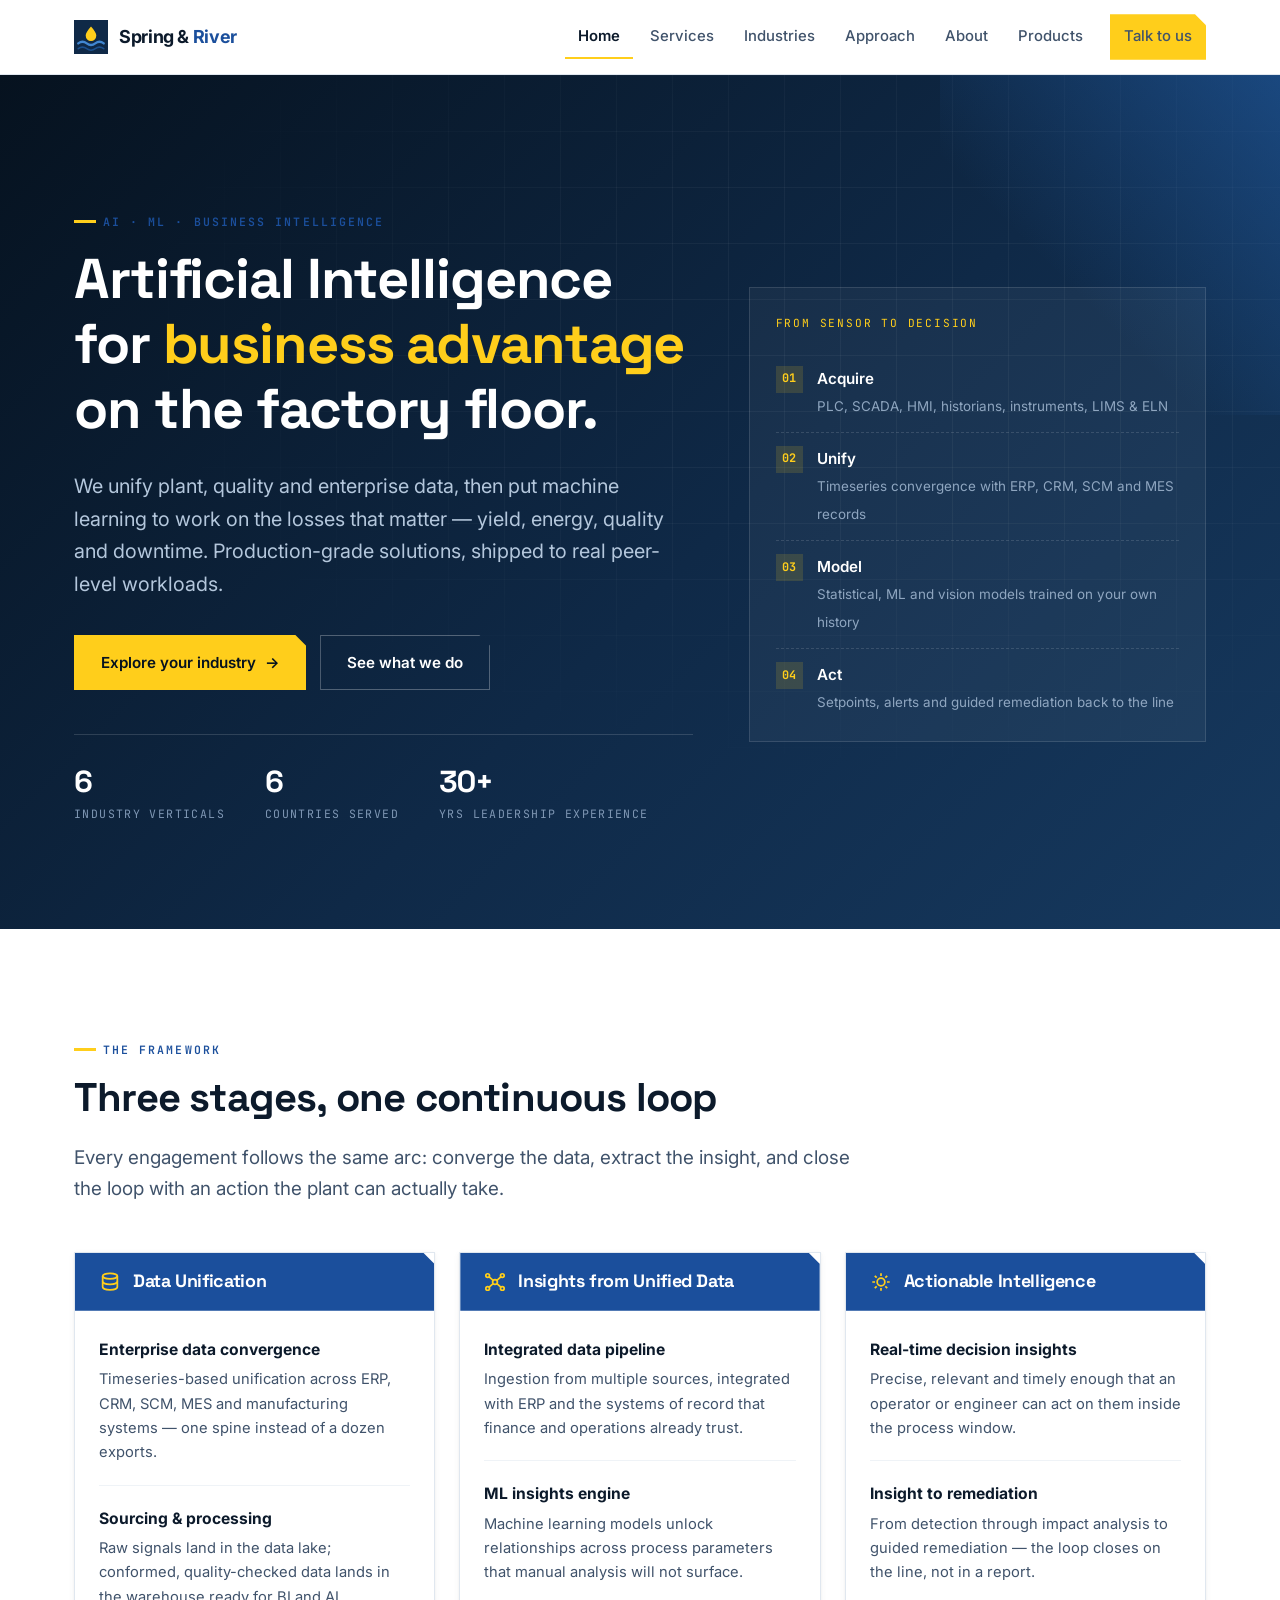
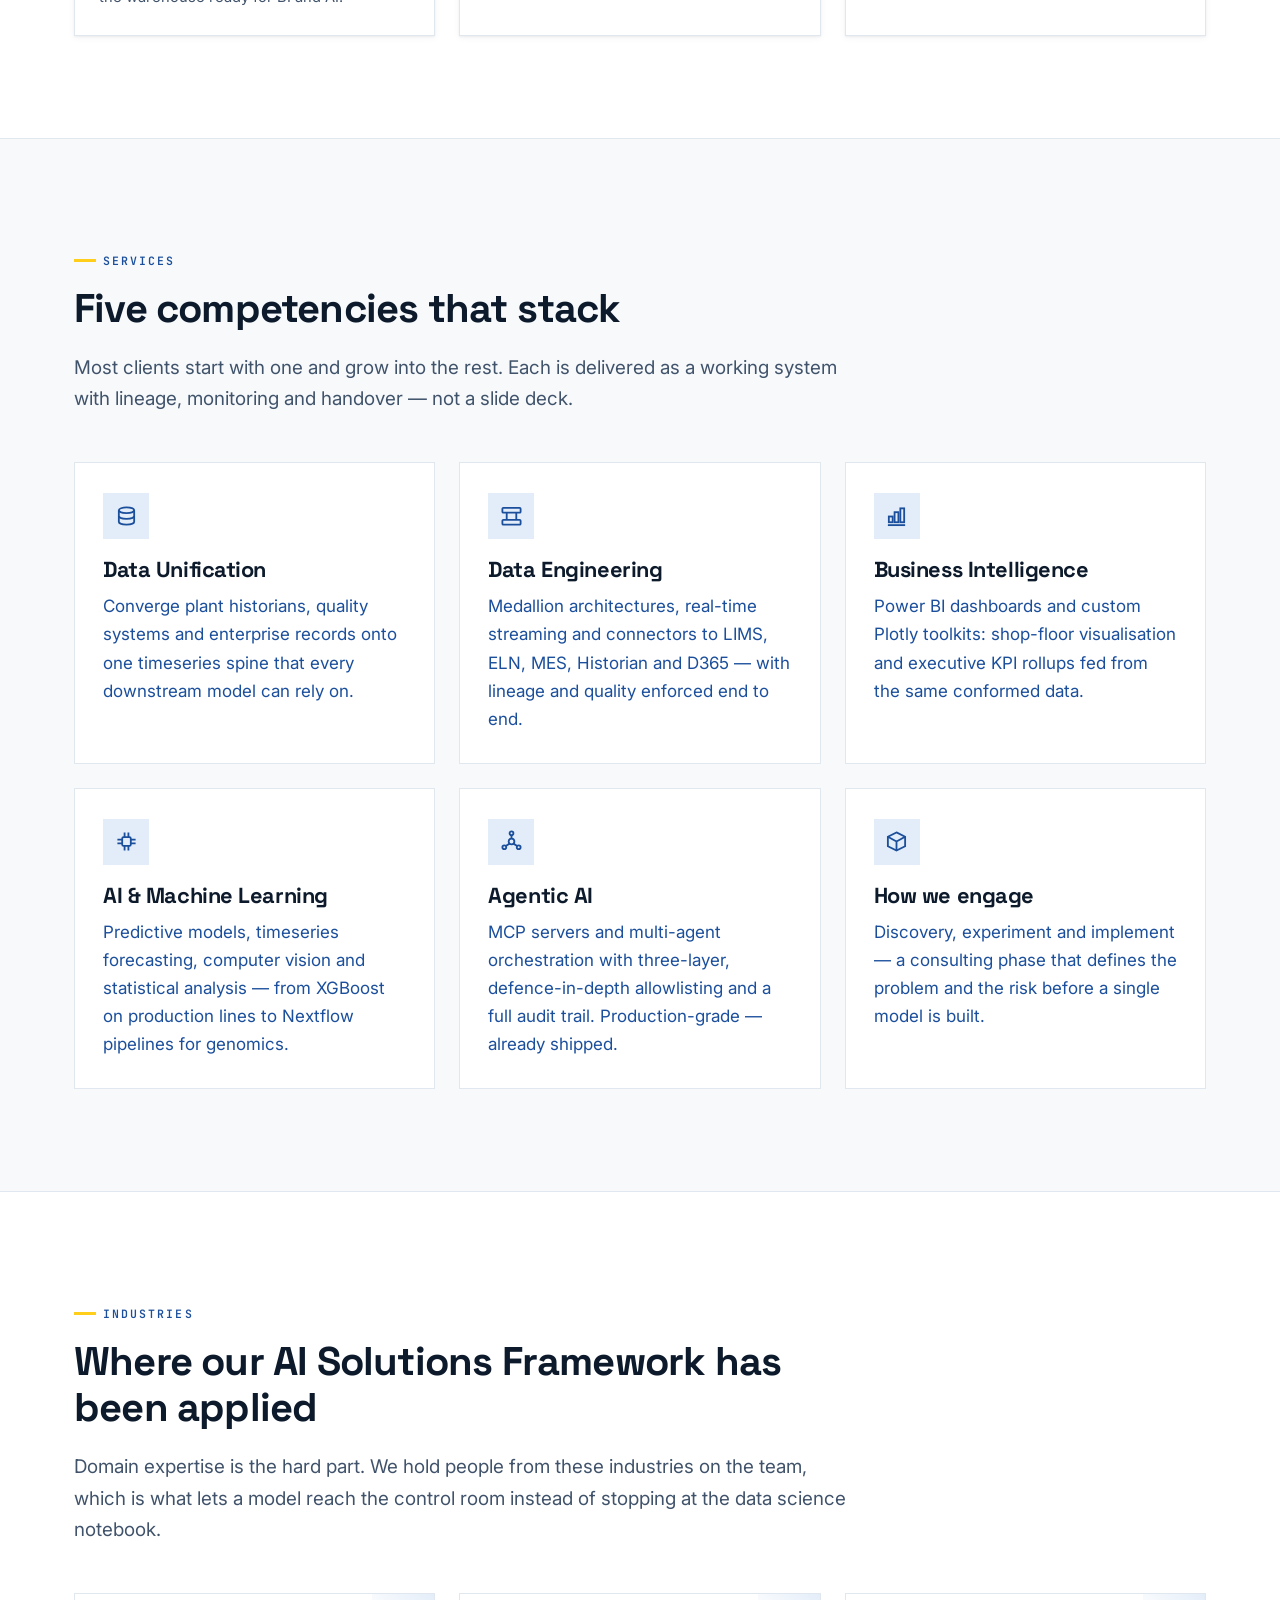
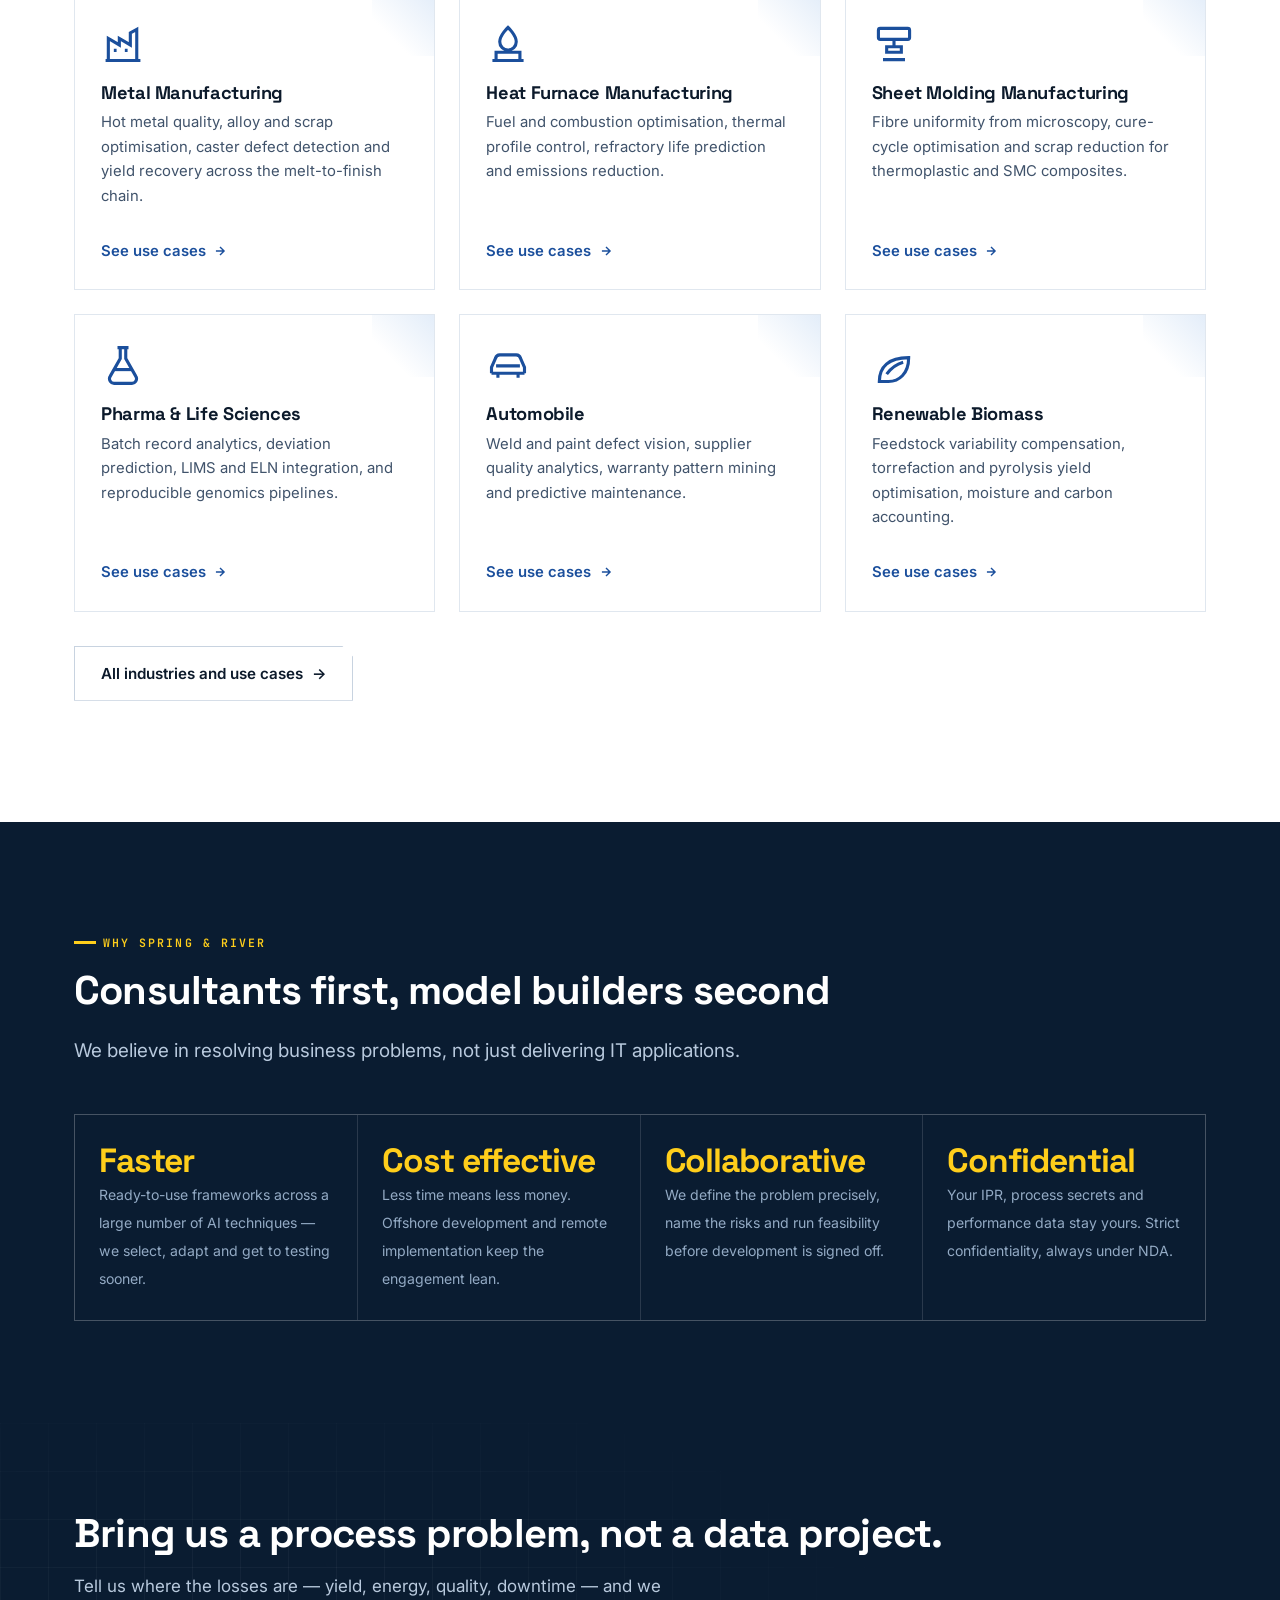
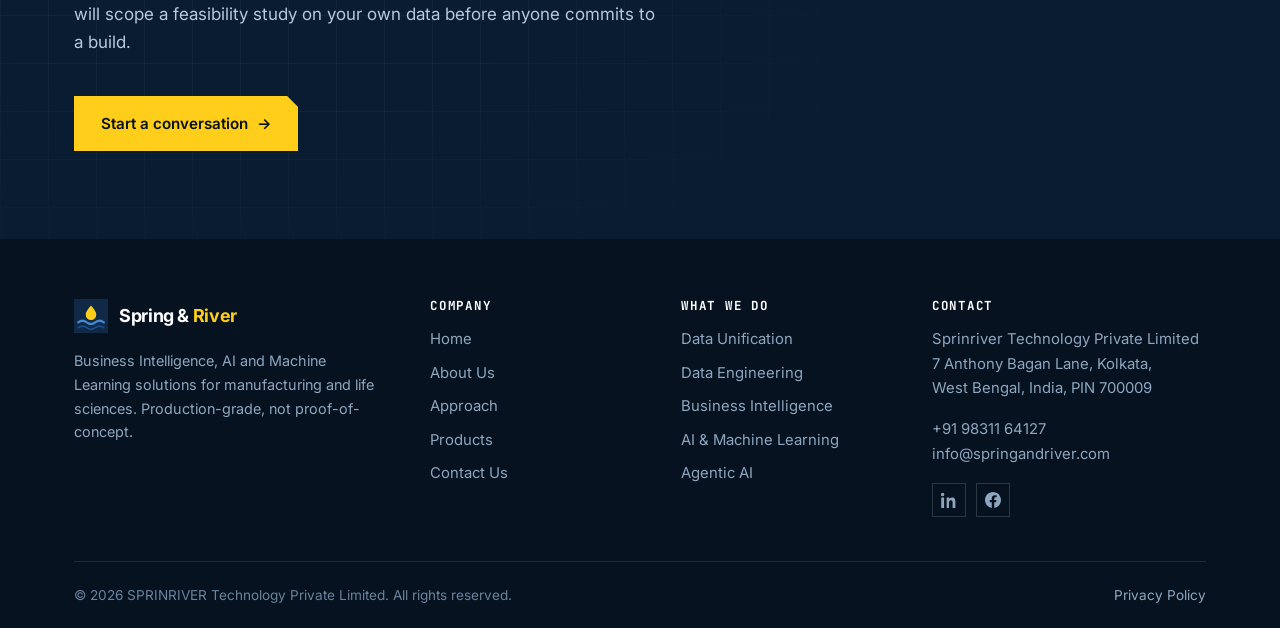
==== commit fb13530f: "Design polish: display type, chamfers, a11y, structured data Typography and brand - Space Grotesk as" ====
--- a/index.html
+++ b/index.html
@@ -11,14 +11,16 @@
 <meta property="og:title" content="Spring &amp; River | AI, ML and Business Intelligence for Manufacturing">
 <meta property="og:description" content="Spring & River builds data unification, business intelligence, machine learning and agentic AI solutions for metals, heat treatment, composites, pharma, automotive and renewable biomass manufacturers.">
 <meta name="twitter:card" content="summary_large_image">
+<meta name="theme-color" content="#0F2947">
 <link rel="icon" type="image/svg+xml" href="assets/img/favicon.svg">
 <link rel="preconnect" href="https://fonts.googleapis.com">
 <link rel="preconnect" href="https://fonts.gstatic.com" crossorigin>
-<link href="https://fonts.googleapis.com/css2?family=Inter:wght@400;500;600;700&family=JetBrains+Mono:wght@500;600;700&display=swap" rel="stylesheet">
+<link href="https://fonts.googleapis.com/css2?family=Inter:wght@400;500;600;700&family=Space+Grotesk:wght@500;600;700&family=JetBrains+Mono:wght@500;600;700&display=swap" rel="stylesheet">
 <link rel="stylesheet" href="assets/css/styles.css">
 <script>document.documentElement.className += " js";</script>
 </head>
 <body>
+<a class="skip-link" href="#main">Skip to content</a>
 <header class="site-header">
   <div class="wrap site-header__inner">
     <a class="brand" href="index.html">
@@ -37,6 +39,7 @@
     </nav>
   </div>
 </header>
+<main id="main">
 <section class="hero">
   <div class="wrap">
     <div class="hero__grid">
@@ -194,6 +197,31 @@
     </div>
   </div>
 </section>
+
+<script type="application/ld+json">
+{
+  "@context": "https://schema.org",
+  "@type": "Organization",
+  "name": "Spring & River",
+  "legalName": "Sprinriver Technology Private Limited",
+  "url": "https://springandriver.com/",
+  "email": "info@springandriver.com",
+  "telephone": "+91-9831164127",
+  "description": "Business Intelligence, AI and Machine Learning solutions for manufacturing and life sciences.",
+  "address": {
+    "@type": "PostalAddress",
+    "streetAddress": "7 Anthony Bagan Lane",
+    "addressLocality": "Kolkata",
+    "addressRegion": "West Bengal",
+    "postalCode": "700009",
+    "addressCountry": "IN"
+  },
+  "sameAs": [
+    "https://www.linkedin.com/company/sprinriver-technology-private-limited",
+    "https://www.facebook.com/springandriver/"
+  ]
+}
+</script>
 <section class="cta-band">
   <div class="wrap">
     <div class="cta-band__inner reveal">
@@ -205,6 +233,7 @@
     </div>
   </div>
 </section>
+</main>
 <footer class="site-footer">
   <div class="wrap">
     <div class="footer-grid">
--- a/assets/css/styles.css
+++ b/assets/css/styles.css
@@ -29,6 +29,10 @@
 
   --font-sans: "Inter", -apple-system, BlinkMacSystemFont, "Segoe UI", Roboto,
                "Helvetica Neue", Arial, sans-serif;
+  --font-display: "Space Grotesk", "Inter", -apple-system, "Segoe UI", Roboto, sans-serif;
+
+  /* Chamfered top-right corner — the brand's diagonal-cut signature */
+  --chamfer: polygon(0 0, calc(100% - 11px) 0, 100% 11px, 100% 100%, 0 100%);
   --font-mono: "JetBrains Mono", ui-monospace, SFMono-Regular, Menlo, Consolas, monospace;
 
   --wrap: 1180px;
@@ -55,7 +59,7 @@
 }
 img, svg { max-width: 100%; display: block; }
 a { color: var(--blue-600); text-decoration: none; }
-h1, h2, h3, h4, h5 { color: var(--ink); line-height: 1.18; margin: 0 0 .5em; font-weight: 700; letter-spacing: -.02em; }
+h1, h2, h3, h4, h5 { font-family: var(--font-display); color: var(--ink); line-height: 1.16; margin: 0 0 .5em; font-weight: 700; letter-spacing: -.02em; }
 h1 { font-size: clamp(2.2rem, 4.6vw, 3.5rem); }
 h2 { font-size: clamp(1.75rem, 3.2vw, 2.5rem); }
 h3 { font-size: clamp(1.15rem, 1.7vw, 1.4rem); }
@@ -96,11 +100,12 @@
   display: inline-flex; align-items: center; gap: .6em;
   padding: 14px 26px; font-size: .95rem; font-weight: 600;
   border: 1px solid transparent; cursor: pointer;
-  transition: transform .18s var(--ease), background .18s, box-shadow .18s, color .18s;
+  clip-path: var(--chamfer);
+  transition: transform .18s var(--ease), background .18s, color .18s;
 }
 .btn:hover { transform: translateY(-2px); }
-.btn--primary { background: var(--amber); color: var(--navy-900); box-shadow: var(--shadow-sm); }
-.btn--primary:hover { background: #FFD84A; box-shadow: var(--shadow-md); }
+.btn--primary { background: var(--amber); color: var(--navy-900); }
+.btn--primary:hover { background: #FFD84A; }
 .btn--ghost { border-color: rgba(255,255,255,.28); color: #fff; }
 .btn--ghost:hover { border-color: var(--amber); color: var(--amber); }
 .btn--outline { border-color: var(--steel-300); color: var(--ink); background: #fff; }
@@ -111,6 +116,17 @@
 .textlink { display: inline-flex; align-items: center; gap: .5em; font-weight: 600; font-size: .93rem; color: var(--blue-600); }
 .textlink svg { transition: transform .18s var(--ease); }
 .textlink:hover svg { transform: translateX(4px); }
+
+/* ---------- a11y ---------- */
+.skip-link {
+  position: absolute; left: 16px; top: -60px; z-index: 200;
+  background: var(--navy-900); color: #fff; padding: 12px 20px; font-weight: 600;
+  transition: top .15s;
+}
+.skip-link:focus { top: 12px; }
+:focus-visible { outline: 3px solid var(--blue-500); outline-offset: 2px; }
+.section--navy :focus-visible, .hero :focus-visible, .cta-band :focus-visible,
+.site-footer :focus-visible, .page-hero :focus-visible { outline-color: var(--amber); }
 
 /* ---------- header ---------- */
 .site-header {
@@ -176,7 +192,7 @@
 .hero__lede { font-size: clamp(1.05rem, 1.6vw, 1.24rem); color: #B4C7DC; max-width: 56ch; margin-bottom: 34px; }
 .hero__actions { display: flex; flex-wrap: wrap; gap: 14px; margin-bottom: 44px; }
 .hero__stats { display: flex; flex-wrap: wrap; gap: 40px; padding-top: 30px; border-top: 1px solid rgba(255,255,255,.14); }
-.hero__stat b { display: block; font-size: 1.9rem; font-weight: 700; color: #fff; line-height: 1.1; letter-spacing: -.03em; }
+.hero__stat b { display: block; font-family: var(--font-display); font-size: 1.9rem; font-weight: 700; color: #fff; line-height: 1.1; letter-spacing: -.03em; font-variant-numeric: tabular-nums; }
 .hero__stat span { font-family: var(--font-mono); font-size: .72rem; letter-spacing: .12em; text-transform: uppercase; color: #7F97B4; }
 
 /* hero side panel — pipeline diagram */
@@ -213,7 +229,7 @@
 
 /* framework columns (deck slide 3) */
 .pillar { background: #fff; border: 1px solid var(--steel-200); box-shadow: var(--shadow-sm); }
-.pillar__head { background: var(--blue-600); color: #fff; padding: 18px 24px; display: flex; align-items: center; gap: 12px; }
+.pillar__head { background: var(--blue-600); color: #fff; padding: 18px 24px; display: flex; align-items: center; gap: 12px; clip-path: var(--chamfer); }
 .pillar__head h3 { color: #fff; margin: 0; font-size: 1.12rem; }
 .pillar__head svg { width: 22px; height: 22px; flex: none; color: var(--amber); }
 .pillar__body { padding: 26px 24px; }
@@ -250,6 +266,7 @@
   display: inline-flex; align-items: center; gap: .5em;
   font-size: .84rem; font-weight: 600; color: var(--navy-700);
   background: var(--amber-100); padding: 5px 11px; border-left: 2px solid var(--amber);
+  clip-path: var(--chamfer);
 }
 
 /* ---------- industries ---------- */
@@ -278,7 +295,7 @@
 .ind-block__head { display: flex; align-items: flex-start; gap: 20px; margin-bottom: 34px; }
 .ind-block__badge {
   flex: none; width: 60px; height: 60px; display: grid; place-items: center;
-  background: var(--navy-800); color: var(--amber);
+  background: var(--navy-800); color: var(--amber); clip-path: var(--chamfer);
 }
 .ind-block__badge svg { width: 30px; height: 30px; }
 .ind-block__head h2 { margin-bottom: .25em; }
@@ -306,7 +323,7 @@
 /* ---------- stats strip ---------- */
 .stat-strip { display: grid; grid-template-columns: repeat(auto-fit, minmax(min(180px, 100%), 1fr)); gap: 1px; background: rgba(255,255,255,.13); border: 1px solid rgba(255,255,255,.13); }
 .stat-strip > div { background: var(--navy-800); padding: 28px 24px; }
-.stat-strip b { display: block; font-size: 2.1rem; color: var(--amber); font-weight: 700; letter-spacing: -.03em; line-height: 1.1; }
+.stat-strip b { display: block; font-family: var(--font-display); font-size: 2.1rem; color: var(--amber); font-weight: 700; letter-spacing: -.03em; line-height: 1.1; }
 .stat-strip span { font-size: .88rem; color: #93AAC4; }
 
 /* ---------- team ---------- */
@@ -411,6 +428,18 @@
    so the page is fully readable with JS disabled or broken */
 .js .reveal { opacity: 0; transform: translateY(18px); transition: opacity .6s var(--ease), transform .6s var(--ease); }
 .js .reveal.is-visible { opacity: 1; transform: none; }
+.js .grid > .reveal:nth-child(2), .js .uc-grid > .reveal:nth-child(2) { transition-delay: .08s; }
+.js .grid > .reveal:nth-child(3), .js .uc-grid > .reveal:nth-child(3) { transition-delay: .16s; }
+.js .grid > .reveal:nth-child(4), .js .uc-grid > .reveal:nth-child(4) { transition-delay: .24s; }
+.js .grid > .reveal:nth-child(n+5) { transition-delay: .3s; }
+
+/* pipeline steps cascade in once the panel is visible */
+.js .pipeline .pipeline__step { opacity: 0; transform: translateX(14px); transition: opacity .5s var(--ease), transform .5s var(--ease); }
+.js .pipeline.is-visible .pipeline__step { opacity: 1; transform: none; }
+.js .pipeline.is-visible .pipeline__step:nth-child(2) { transition-delay: .1s; }
+.js .pipeline.is-visible .pipeline__step:nth-child(3) { transition-delay: .2s; }
+.js .pipeline.is-visible .pipeline__step:nth-child(4) { transition-delay: .3s; }
+.js .pipeline.is-visible .pipeline__step:nth-child(5) { transition-delay: .4s; }
 
 /* ---------- responsive ---------- */
 @media (max-width: 980px) {
@@ -443,5 +472,5 @@
 @media (prefers-reduced-motion: reduce) {
   html { scroll-behavior: auto; }
   *, *::before, *::after { animation-duration: .01ms !important; transition-duration: .01ms !important; }
-  .js .reveal { opacity: 1; transform: none; }
-}
+  .js .reveal, .js .pipeline .pipeline__step { opacity: 1; transform: none; }
+}
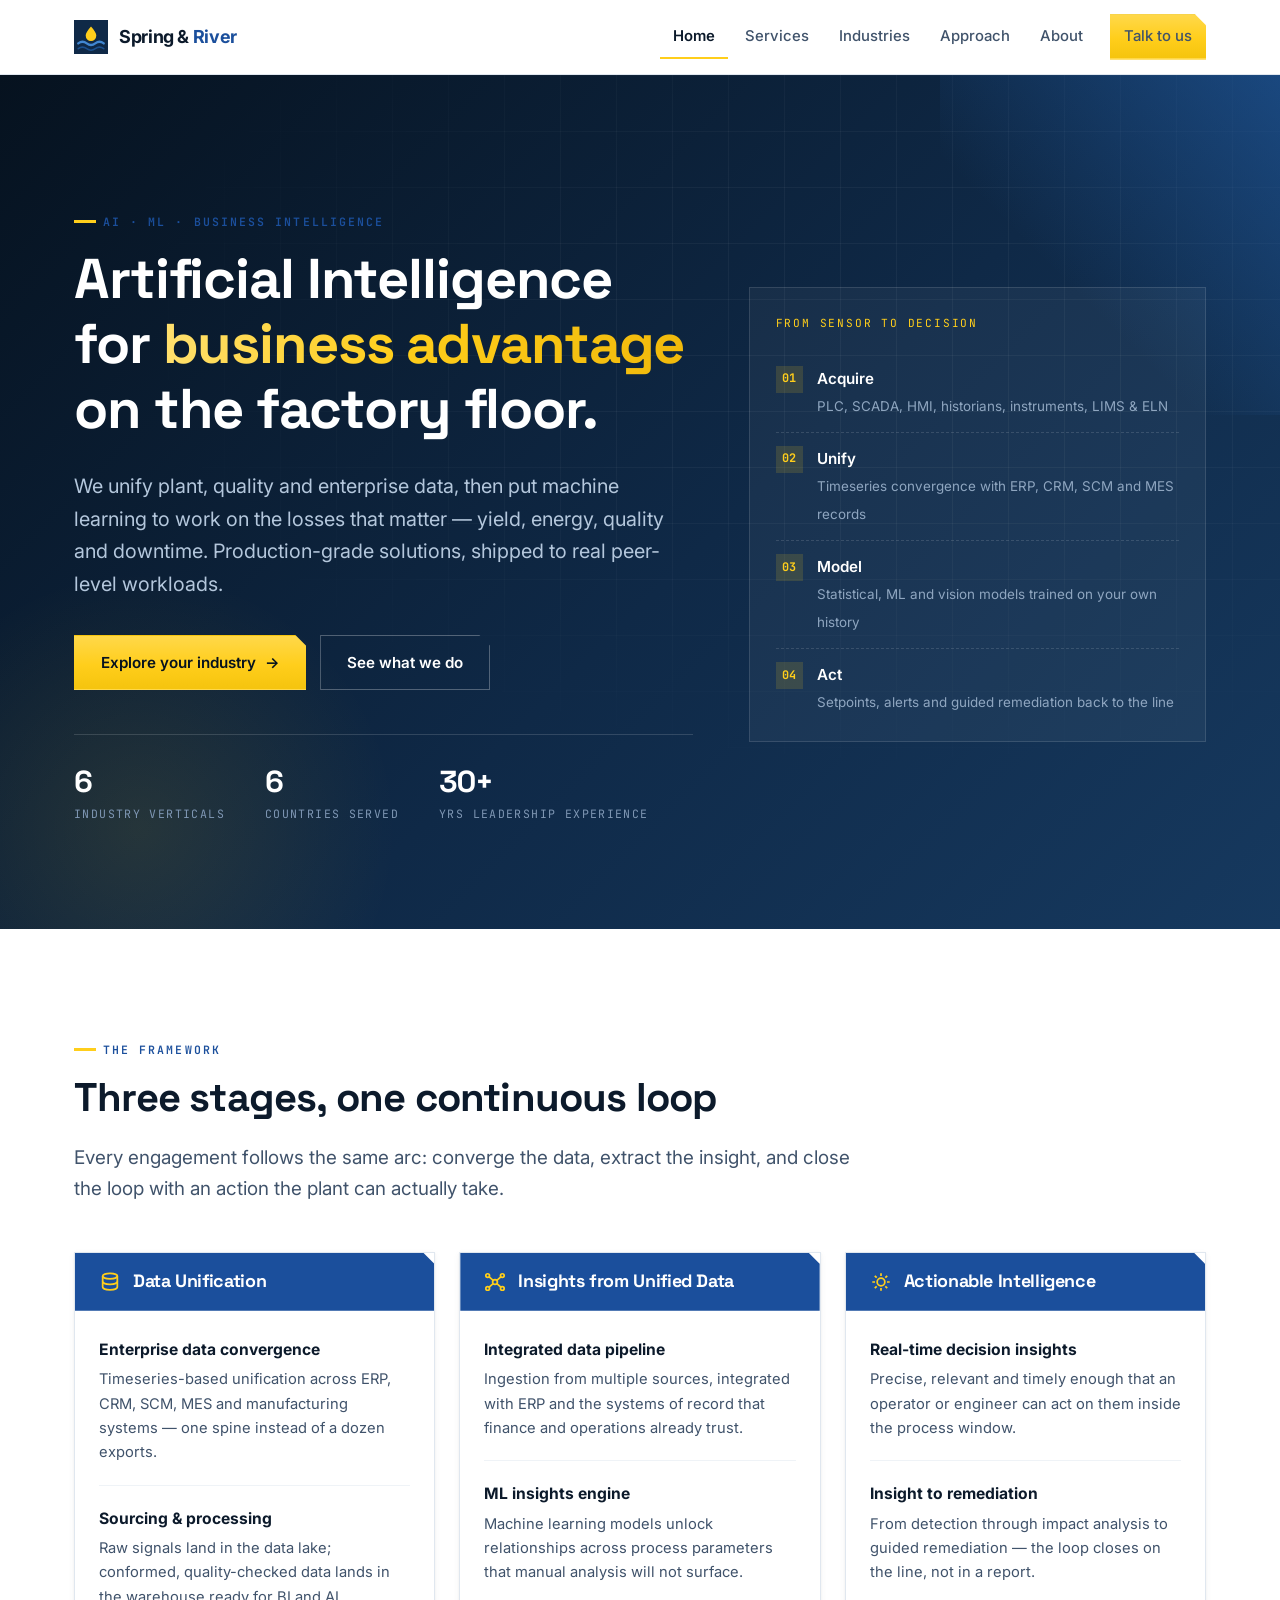
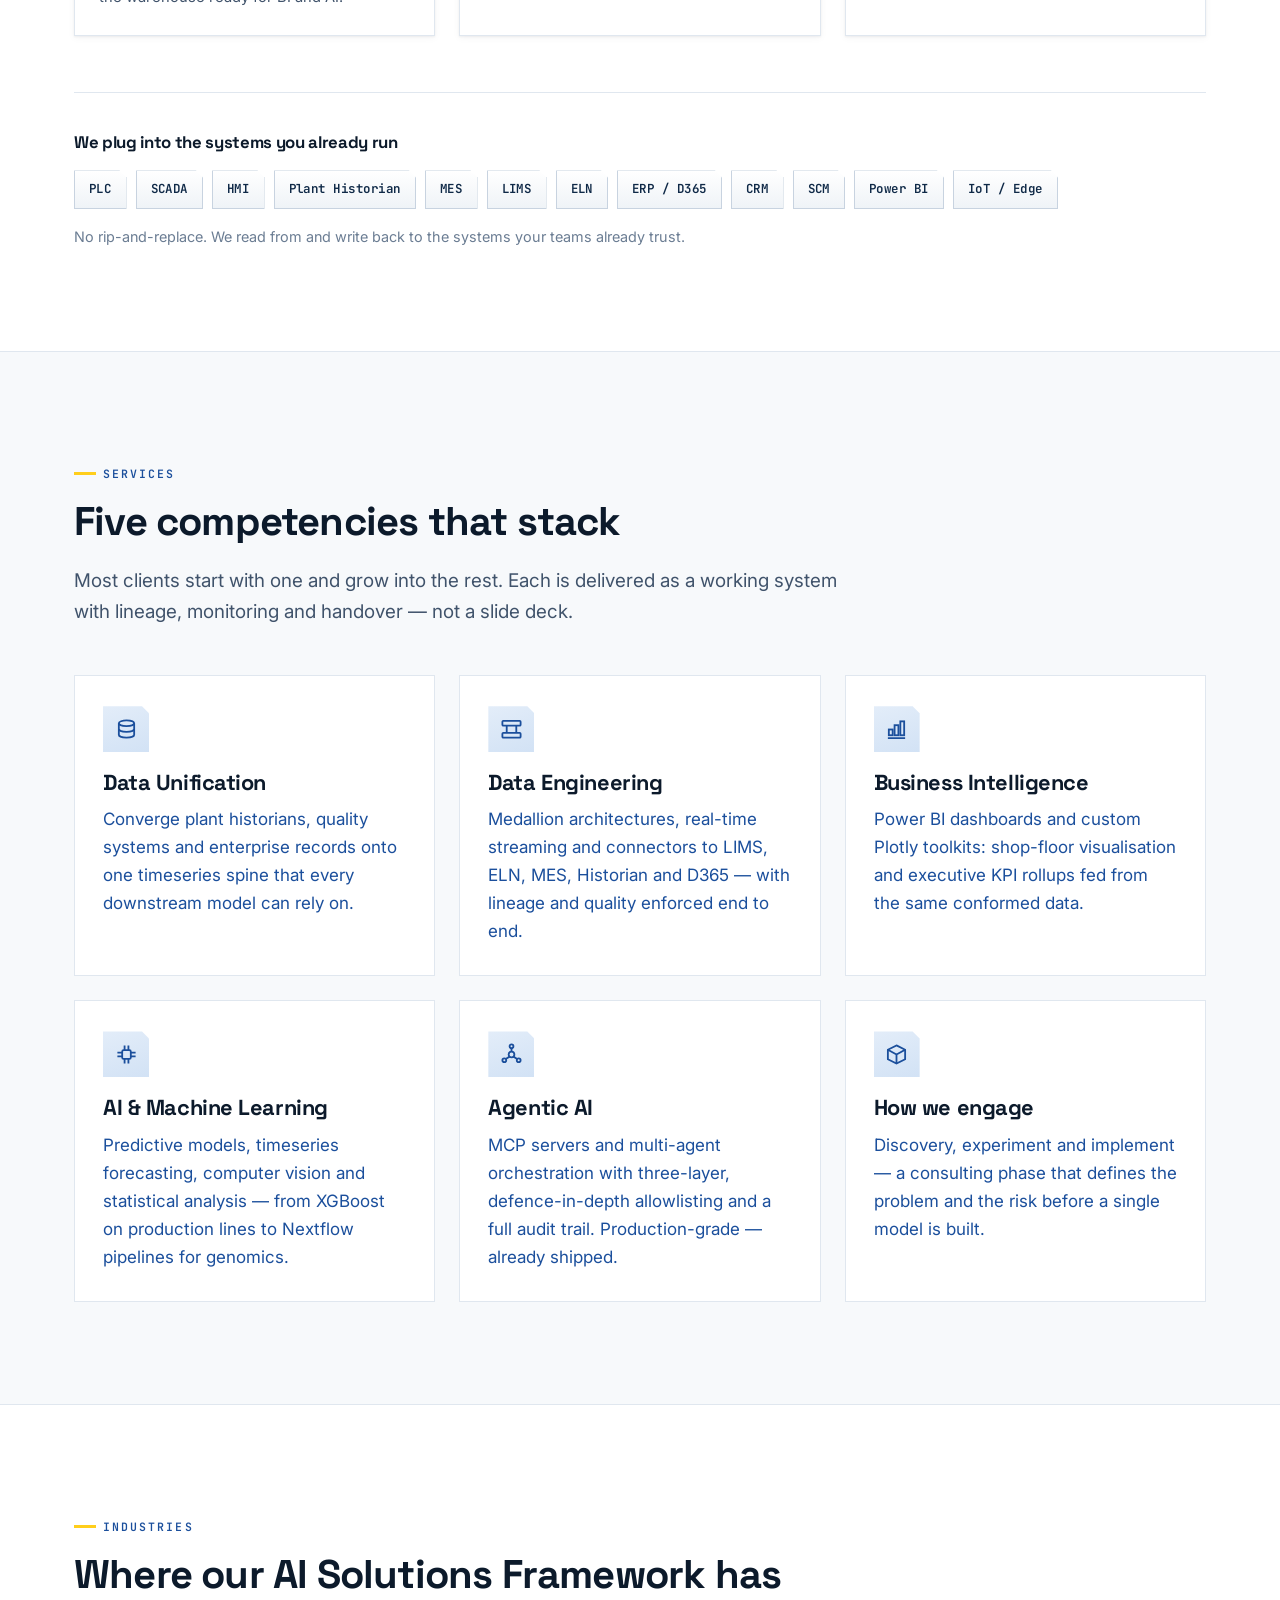
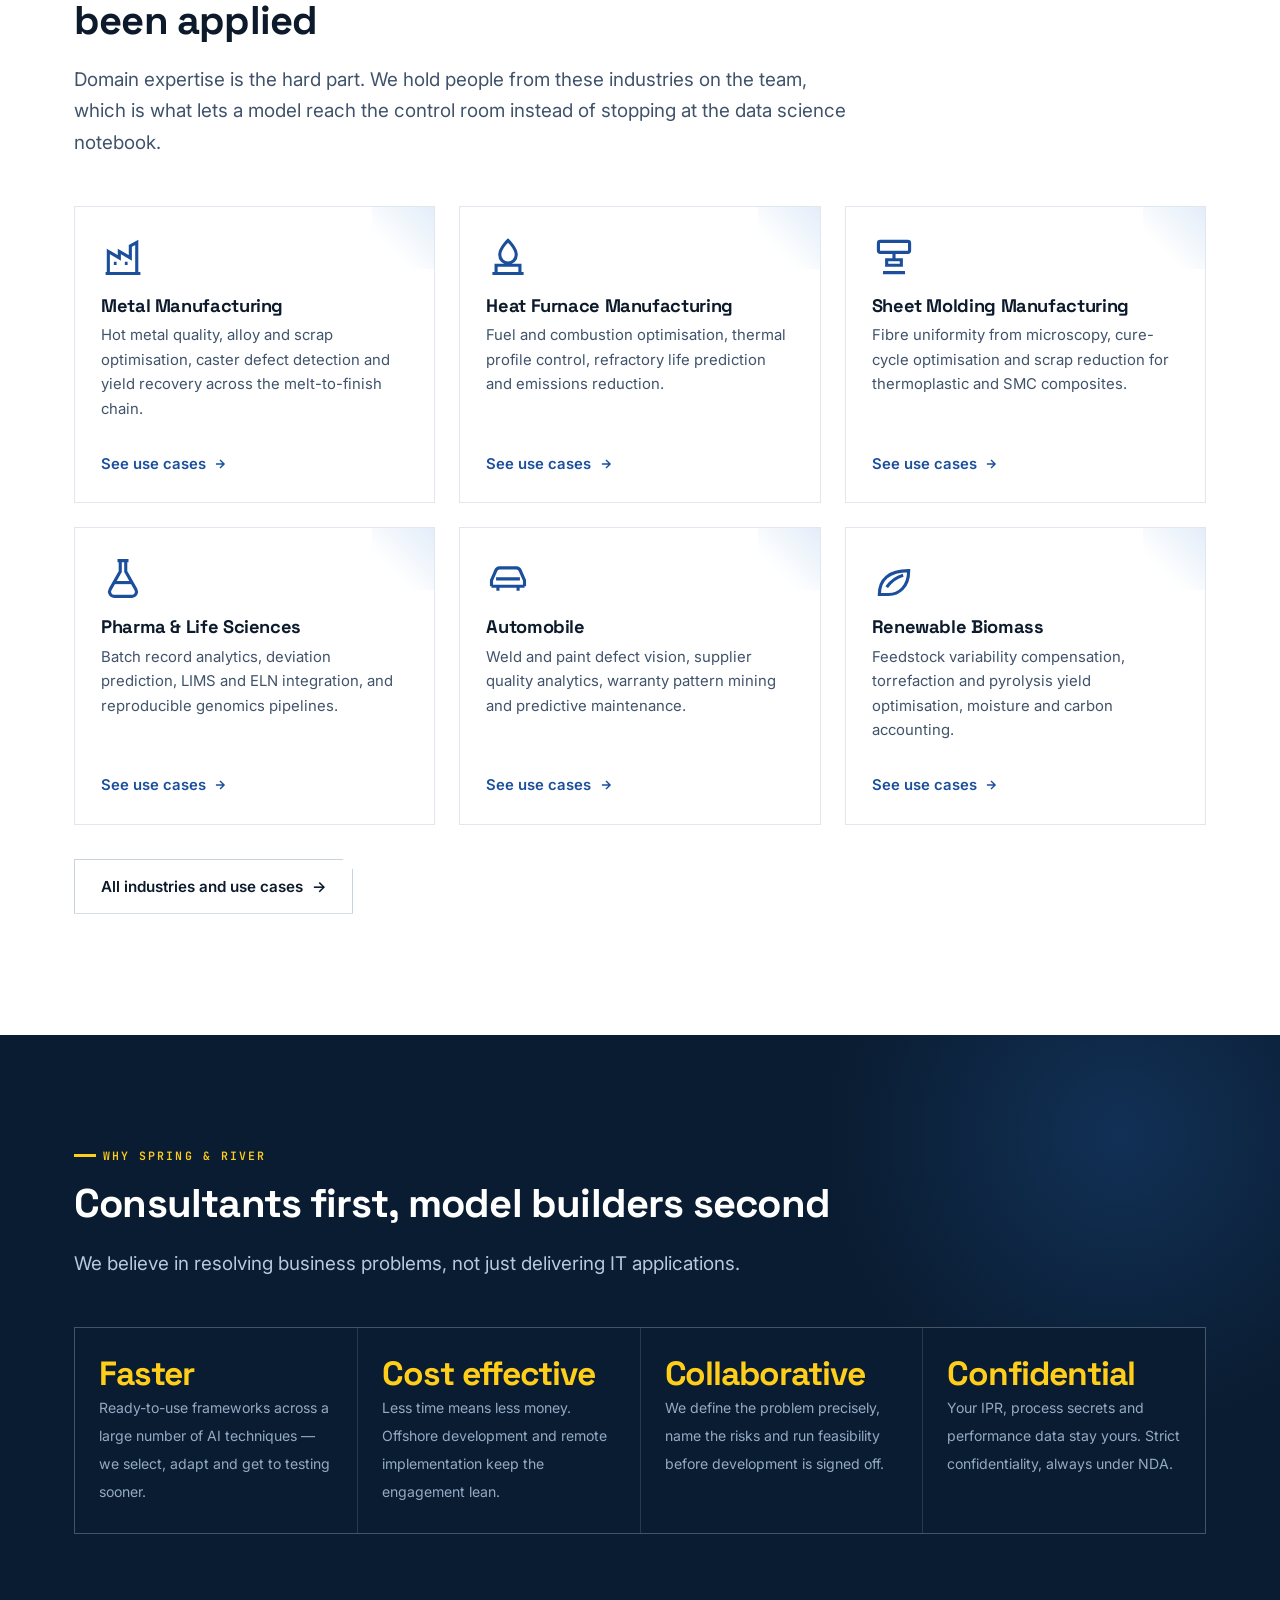
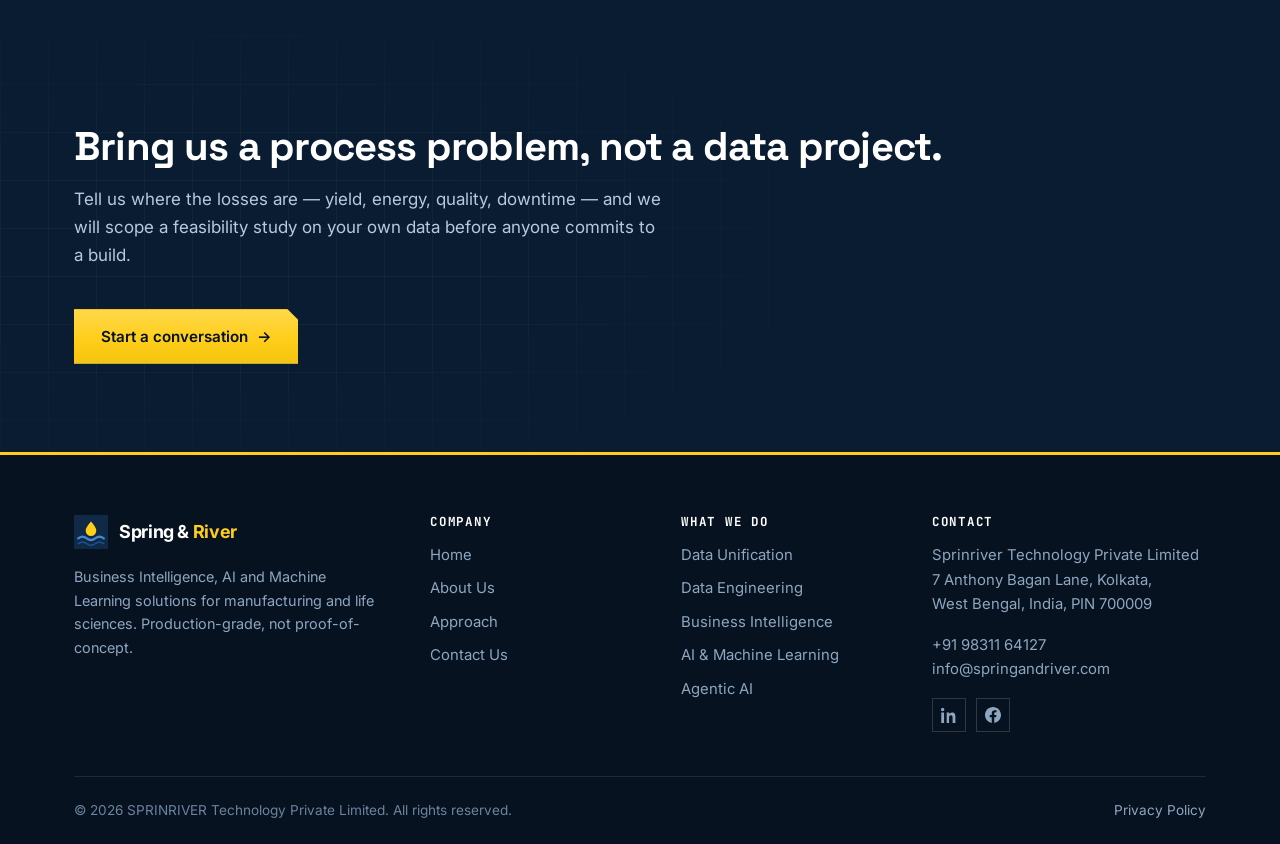
==== commit d4854aeb: "Content gaps, colour depth, and Texplicit removal Content - Integrations strip on the home page: the" ====
--- a/index.html
+++ b/index.html
@@ -13,6 +13,7 @@
 <meta name="twitter:card" content="summary_large_image">
 <meta name="theme-color" content="#0F2947">
 <link rel="icon" type="image/svg+xml" href="assets/img/favicon.svg">
+<link rel="apple-touch-icon" href="assets/img/apple-touch-icon.png">
 <link rel="preconnect" href="https://fonts.googleapis.com">
 <link rel="preconnect" href="https://fonts.gstatic.com" crossorigin>
 <link href="https://fonts.googleapis.com/css2?family=Inter:wght@400;500;600;700&family=Space+Grotesk:wght@500;600;700&family=JetBrains+Mono:wght@500;600;700&display=swap" rel="stylesheet">
@@ -34,13 +35,13 @@
       <a href="industries.html">Industries</a>
       <a href="approach.html">Approach</a>
       <a href="about.html">About</a>
-      <a href="products.html">Products</a>
       <a class="btn btn--primary header-cta" href="contact.html">Talk to us</a>
     </nav>
   </div>
 </header>
 <main id="main">
 <section class="hero">
+  <div class="hero__glow" aria-hidden="true"></div>
   <div class="wrap">
     <div class="hero__grid">
       <div>
@@ -110,6 +111,17 @@
         </div>
       </div>
 
+    </div>
+
+    <div class="integrations reveal">
+      <h3 class="integrations__title">We plug into the systems you already run</h3>
+      <ul class="chips" role="list">
+        <li class="chip">PLC</li><li class="chip">SCADA</li><li class="chip">HMI</li>
+        <li class="chip">Plant Historian</li><li class="chip">MES</li><li class="chip">LIMS</li>
+        <li class="chip">ELN</li><li class="chip">ERP / D365</li><li class="chip">CRM</li>
+        <li class="chip">SCM</li><li class="chip">Power BI</li><li class="chip">IoT / Edge</li>
+      </ul>
+      <p class="integrations__note">No rip-and-replace. We read from and write back to the systems your teams already trust.</p>
     </div>
   </div>
 </section>
@@ -250,7 +262,6 @@
           <li><a href="index.html">Home</a></li>
           <li><a href="about.html">About Us</a></li>
           <li><a href="approach.html">Approach</a></li>
-          <li><a href="products.html">Products</a></li>
           <li><a href="contact.html">Contact Us</a></li>
         </ul>
       </div>
--- a/assets/css/styles.css
+++ b/assets/css/styles.css
@@ -33,6 +33,7 @@
 
   /* Chamfered top-right corner — the brand's diagonal-cut signature */
   --chamfer: polygon(0 0, calc(100% - 11px) 0, 100% 11px, 100% 100%, 0 100%);
+  --chamfer-sm: polygon(0 0, calc(100% - 7px) 0, 100% 7px, 100% 100%, 0 100%);
   --font-mono: "JetBrains Mono", ui-monospace, SFMono-Regular, Menlo, Consolas, monospace;
 
   --wrap: 1180px;
@@ -72,11 +73,16 @@
 .section { padding: clamp(64px, 8vw, 110px) 0; }
 .section--tight { padding: clamp(48px, 5vw, 72px) 0; }
 .section--steel { background: var(--steel-50); border-block: 1px solid var(--steel-200); }
-.section--navy  { background: var(--navy-800); color: #B8C9DD; }
+.section--navy  { position: relative; overflow: hidden; background: var(--navy-800); color: #B8C9DD; }
+.section--navy::before {
+  content: ""; position: absolute; top: -220px; right: -160px; width: 640px; height: 640px;
+  background: radial-gradient(circle, rgba(36,101,180,.28) 0%, transparent 65%); pointer-events: none;
+}
+.section--navy > .wrap { position: relative; z-index: 2; }
 .section--navy h2, .section--navy h3 { color: #fff; }
 
 .grid { display: grid; gap: 24px; }
-.grid--2 { grid-template-columns: repeat(auto-fit, minmax(min(320px, 100%), 1fr)); }
+.grid--2 { grid-template-columns: repeat(auto-fit, minmax(min(430px, 100%), 1fr)); }
 .grid--3 { grid-template-columns: repeat(auto-fit, minmax(min(290px, 100%), 1fr)); }
 .grid--4 { grid-template-columns: repeat(auto-fit, minmax(min(230px, 100%), 1fr)); }
 
@@ -104,8 +110,8 @@
   transition: transform .18s var(--ease), background .18s, color .18s;
 }
 .btn:hover { transform: translateY(-2px); }
-.btn--primary { background: var(--amber); color: var(--navy-900); }
-.btn--primary:hover { background: #FFD84A; }
+.btn--primary { background: linear-gradient(180deg, #FFD84A 0%, var(--amber) 55%, #F5C40E 100%); color: var(--navy-900); }
+.btn--primary:hover { background: linear-gradient(180deg, #FFE070 0%, #FFD84A 60%, var(--amber) 100%); }
 .btn--ghost { border-color: rgba(255,255,255,.28); color: #fff; }
 .btn--ghost:hover { border-color: var(--amber); color: var(--amber); }
 .btn--outline { border-color: var(--steel-300); color: var(--ink); background: #fff; }
@@ -179,16 +185,25 @@
   background-size: 56px 56px;
   mask-image: radial-gradient(ellipse 80% 70% at 70% 30%, #000 30%, transparent 78%);
 }
-/* corner chevron echoing the deck */
+/* corner chevron echoing the deck, plus a warm counter-glow low-left */
 .hero::after {
   content: ""; position: absolute; top: 0; right: 0; width: 340px; height: 340px;
   background: linear-gradient(225deg, var(--blue-500) 0%, transparent 62%);
   opacity: .5; pointer-events: none;
 }
+.hero__glow {
+  position: absolute; left: -140px; bottom: -180px; width: 560px; height: 560px;
+  background: radial-gradient(circle, rgba(255,206,27,.10) 0%, transparent 65%);
+  pointer-events: none;
+}
 .hero > .wrap { position: relative; z-index: 2; }
 .hero__grid { display: grid; grid-template-columns: 1.15fr .85fr; gap: 56px; align-items: center; }
 .hero h1 { color: #fff; }
-.hero h1 .accent { color: var(--amber); }
+.hero h1 .accent {
+  color: var(--amber);
+  background: linear-gradient(100deg, #FFE070 0%, var(--amber) 45%, #F0B90B 100%);
+  -webkit-background-clip: text; background-clip: text; -webkit-text-fill-color: transparent;
+}
 .hero__lede { font-size: clamp(1.05rem, 1.6vw, 1.24rem); color: #B4C7DC; max-width: 56ch; margin-bottom: 34px; }
 .hero__actions { display: flex; flex-wrap: wrap; gap: 14px; margin-bottom: 44px; }
 .hero__stats { display: flex; flex-wrap: wrap; gap: 40px; padding-top: 30px; border-top: 1px solid rgba(255,255,255,.14); }
@@ -223,7 +238,8 @@
 .card p:last-child { margin-bottom: 0; }
 .card__icon {
   width: 46px; height: 46px; display: grid; place-items: center; margin-bottom: 18px;
-  background: var(--blue-100); color: var(--blue-600);
+  background: linear-gradient(160deg, var(--blue-100) 0%, #D2E2F5 100%); color: var(--blue-600);
+  clip-path: var(--chamfer-sm);
 }
 .card__icon svg { width: 23px; height: 23px; }
 
@@ -310,6 +326,53 @@
 .uc-card__foot { font-size: .83rem; font-weight: 600; color: var(--navy-700); border-top: 1px dashed var(--steel-200); padding-top: 11px; }
 .uc-card__foot span { color: var(--blue-600); }
 
+/* ---------- integrations / chips ---------- */
+.integrations { margin-top: 56px; padding-top: 40px; border-top: 1px solid var(--steel-200); }
+.integrations__title { font-size: 1.05rem; margin-bottom: 18px; }
+.chips { list-style: none; margin: 0; padding: 0; display: flex; flex-wrap: wrap; gap: 9px; }
+.chip {
+  font-family: var(--font-mono); font-size: .78rem; font-weight: 600; letter-spacing: .04em;
+  padding: 8px 14px; margin: 0; color: var(--navy-700);
+  background: linear-gradient(180deg, #fff, var(--steel-100));
+  border: 1px solid var(--steel-300); clip-path: var(--chamfer-sm);
+}
+.integrations__note { margin: 16px 0 0; font-size: .9rem; color: var(--steel-500); }
+
+.countries { margin-top: 44px; display: flex; align-items: center; gap: 18px; flex-wrap: wrap; }
+.countries__label { font-family: var(--font-mono); font-size: .74rem; letter-spacing: .14em; text-transform: uppercase; color: var(--blue-600); font-weight: 600; }
+
+/* ---------- contact: what happens next ---------- */
+.next-steps { margin-top: 24px; background: var(--navy-800); padding: 28px; clip-path: var(--chamfer); }
+.next-steps h3 { color: #fff; font-size: 1.05rem; margin-bottom: 1em; }
+.steps { list-style: none; margin: 0; padding: 0; counter-reset: step; }
+.steps li { position: relative; padding: 0 0 18px 46px; counter-increment: step; }
+.steps li:last-child { padding-bottom: 0; }
+.steps li::before {
+  content: counter(step, decimal-leading-zero); position: absolute; left: 0; top: 1px;
+  width: 30px; height: 30px; display: grid; place-items: center;
+  font-family: var(--font-mono); font-size: .76rem; font-weight: 700;
+  color: var(--amber); background: rgba(255,206,27,.13);
+}
+.steps b { display: block; color: #fff; font-size: .96rem; margin-bottom: .15em; }
+.steps span { display: block; color: #93AAC4; font-size: .89rem; line-height: 1.55; }
+
+/* ---------- FAQ ---------- */
+.faq { max-width: 820px; }
+.faq__item { border: 1px solid var(--steel-200); background: #fff; margin-bottom: 12px; transition: border-color .2s; }
+.faq__item[open] { border-color: var(--blue-400); box-shadow: var(--shadow-sm); }
+.faq__item summary {
+  cursor: pointer; list-style: none; display: flex; justify-content: space-between; gap: 18px;
+  align-items: center; padding: 18px 22px; font-weight: 600; color: var(--ink); font-size: 1.01rem;
+}
+.faq__item summary::-webkit-details-marker { display: none; }
+.faq__item summary::after {
+  content: "+"; flex: none; width: 26px; height: 26px; display: grid; place-items: center;
+  font-family: var(--font-mono); font-size: 1.05rem; font-weight: 600;
+  color: var(--navy-700); background: var(--amber-100); transition: transform .2s var(--ease);
+}
+.faq__item[open] summary::after { content: "\2212"; transform: rotate(180deg); }
+.faq__item p { padding: 0 22px 20px; margin: 0; font-size: .95rem; max-width: 68ch; }
+
 /* ---------- approach / timeline ---------- */
 .phase { display: grid; grid-template-columns: 190px 1fr; gap: 34px; padding: 34px 0; border-top: 1px solid var(--steel-200); }
 .phase:last-child { border-bottom: 1px solid var(--steel-200); }
@@ -365,7 +428,7 @@
 .form-note { font-size: .84rem; color: var(--steel-500); }
 
 /* ---------- footer ---------- */
-.site-footer { background: var(--navy-900); color: #8FA6C0; padding: 60px 0 0; font-size: .93rem; }
+.site-footer { background: var(--navy-900); color: #8FA6C0; padding: 60px 0 0; font-size: .93rem; border-top: 3px solid var(--amber); }
 .site-footer h4 { color: #fff; font-size: .78rem; font-family: var(--font-mono); letter-spacing: .14em; text-transform: uppercase; margin-bottom: 1.1em; }
 .site-footer a { color: #8FA6C0; }
 .site-footer a:hover { color: var(--amber); }
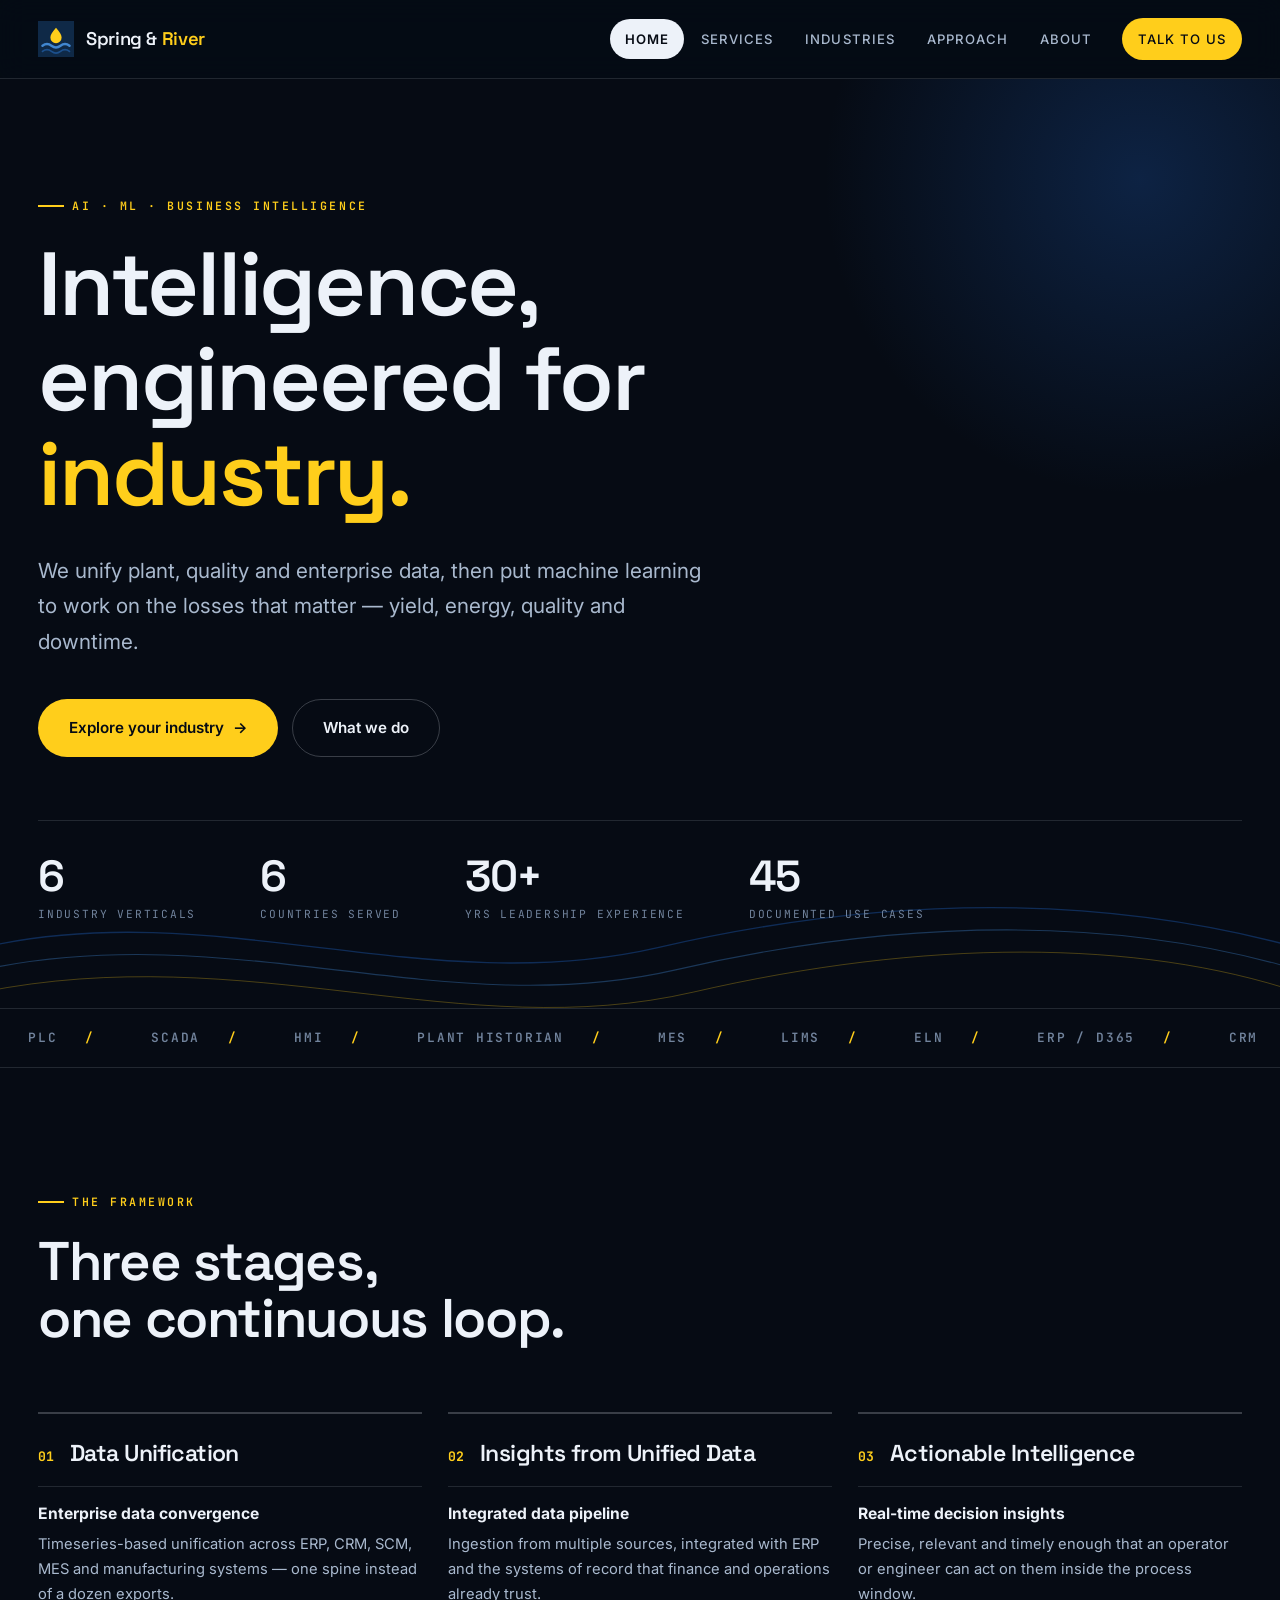
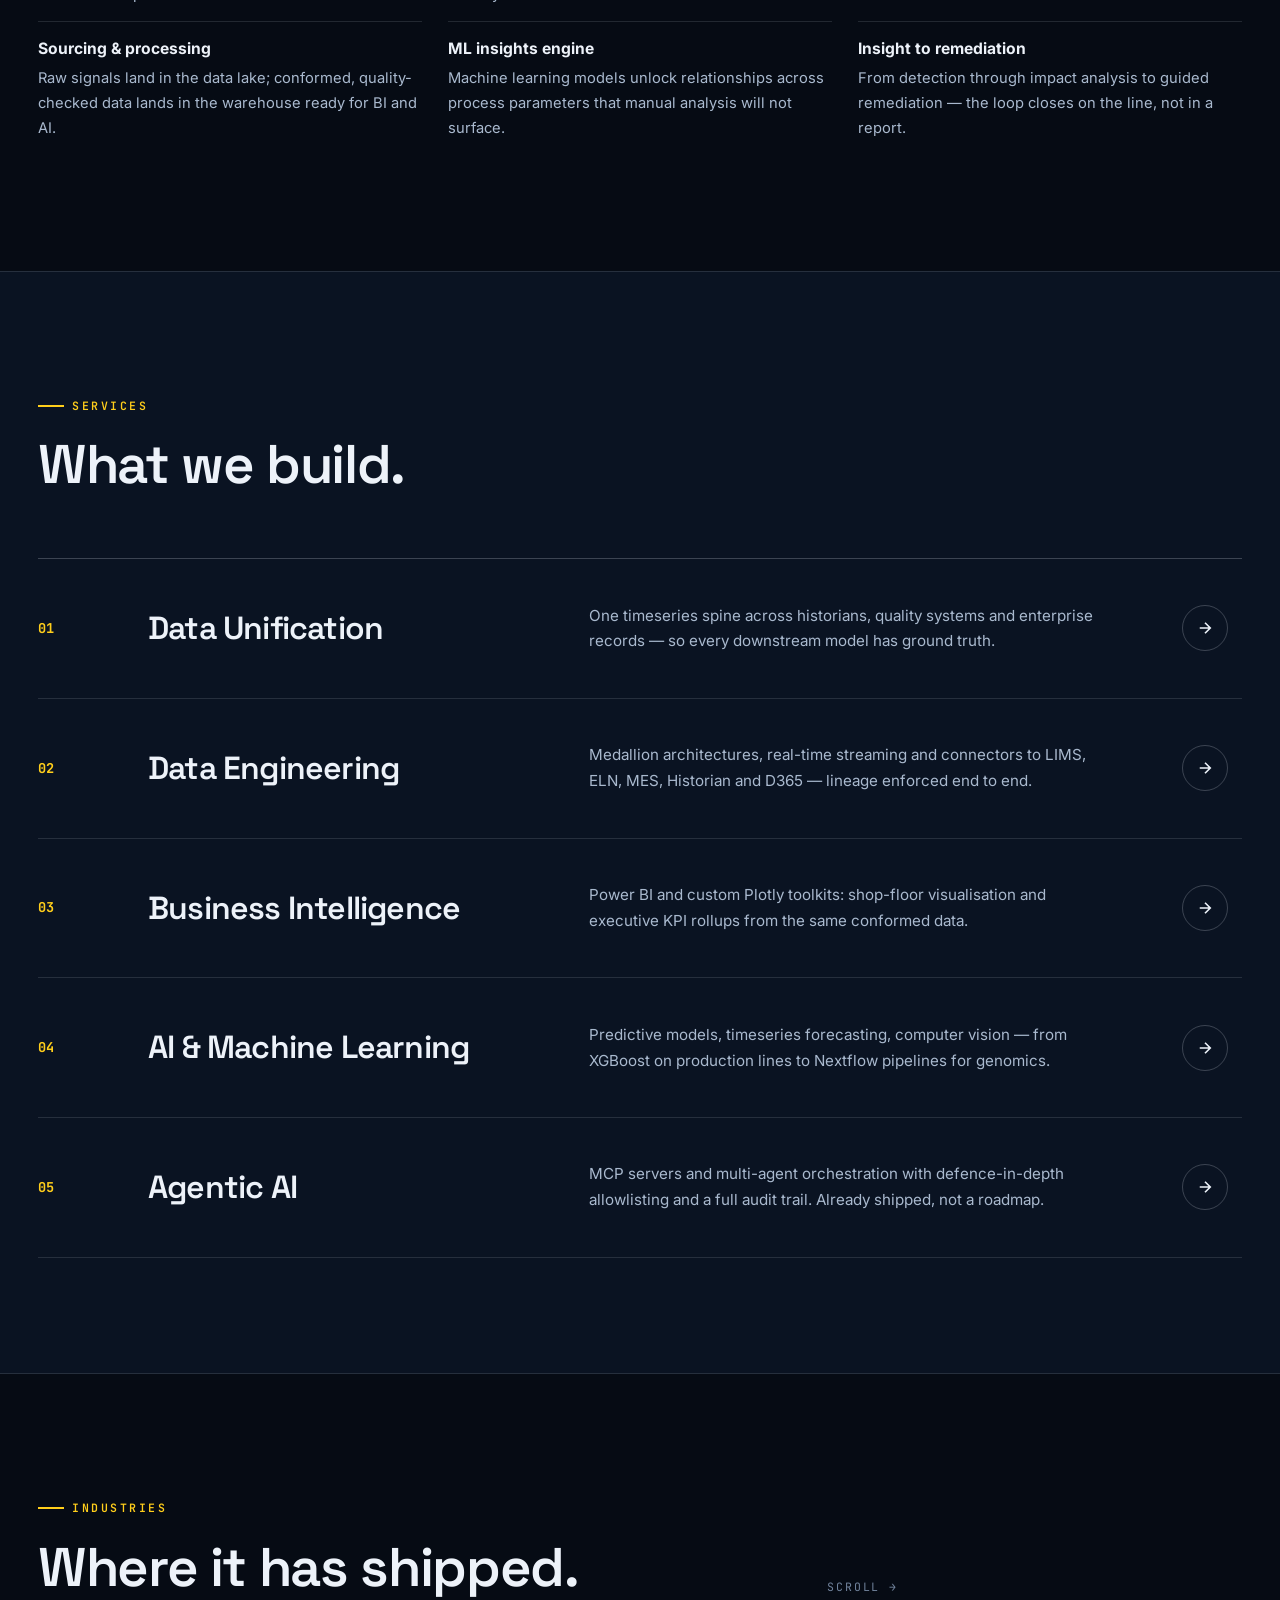
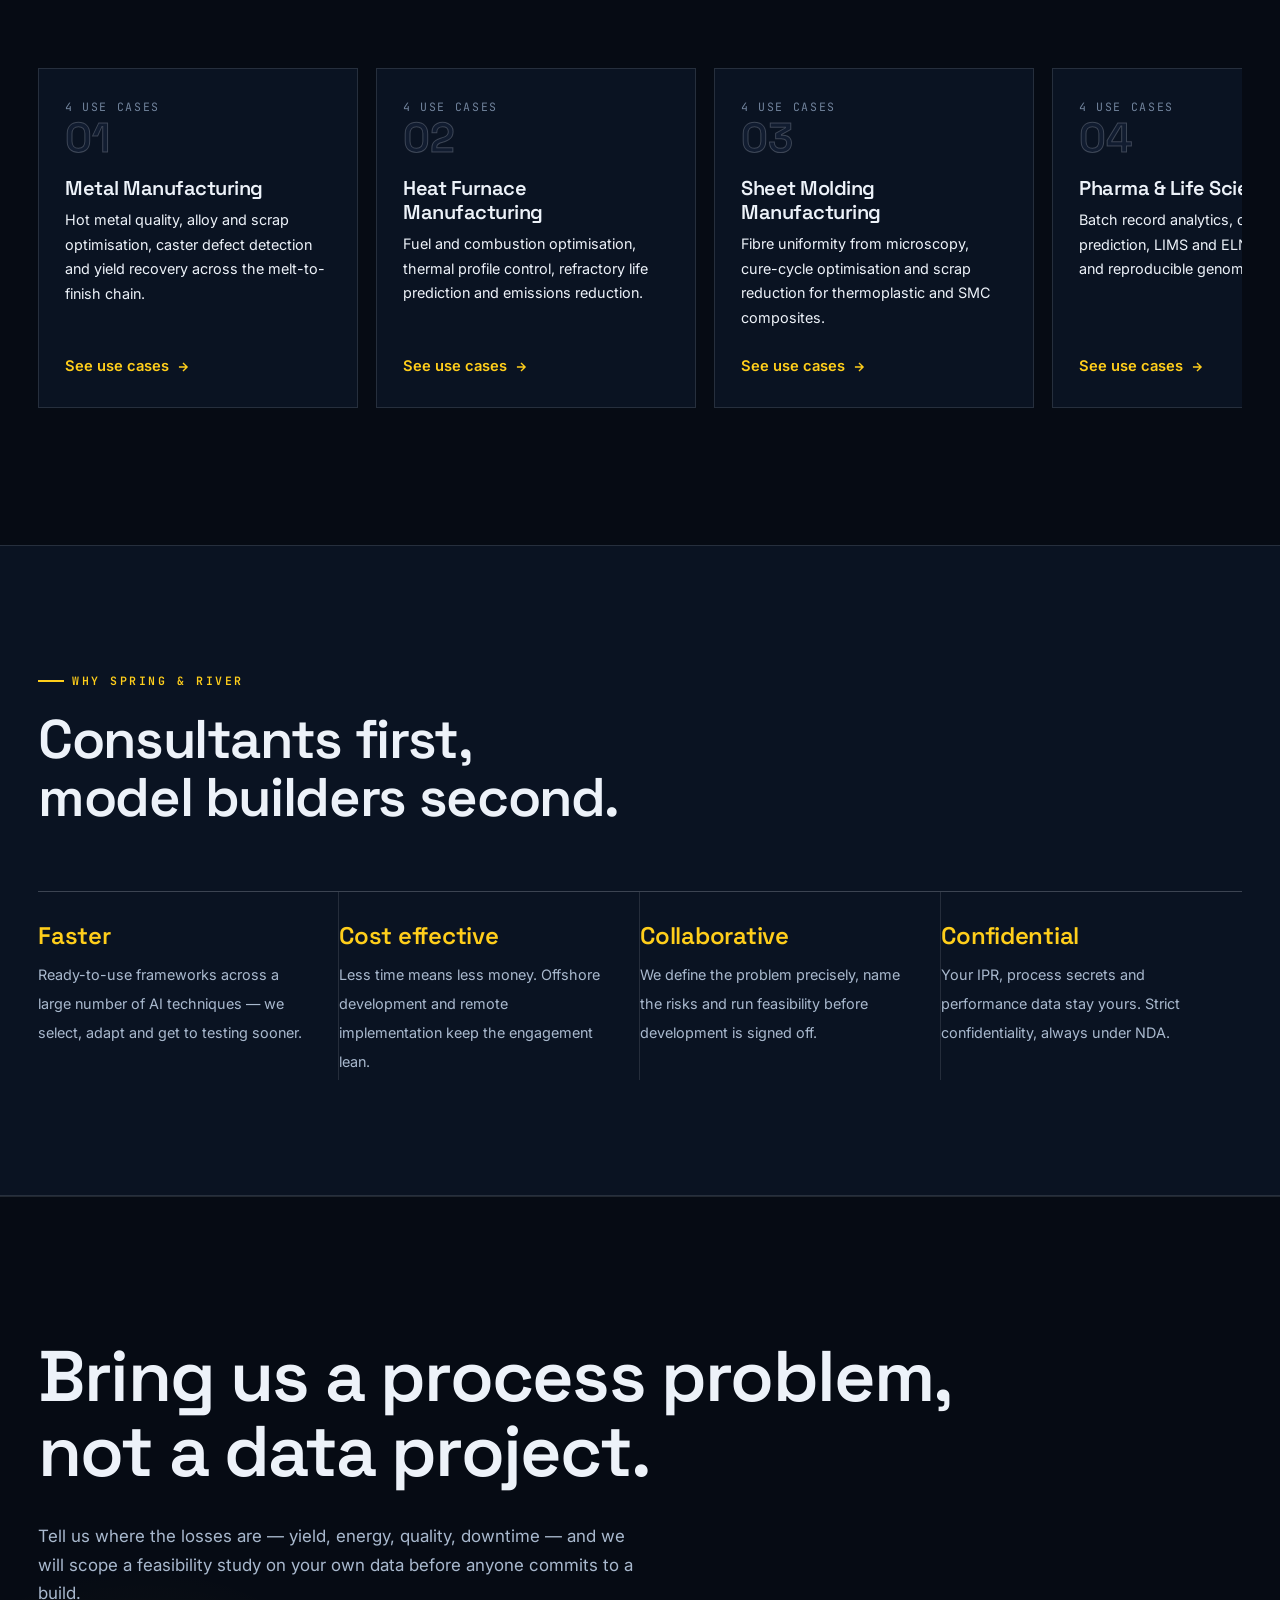
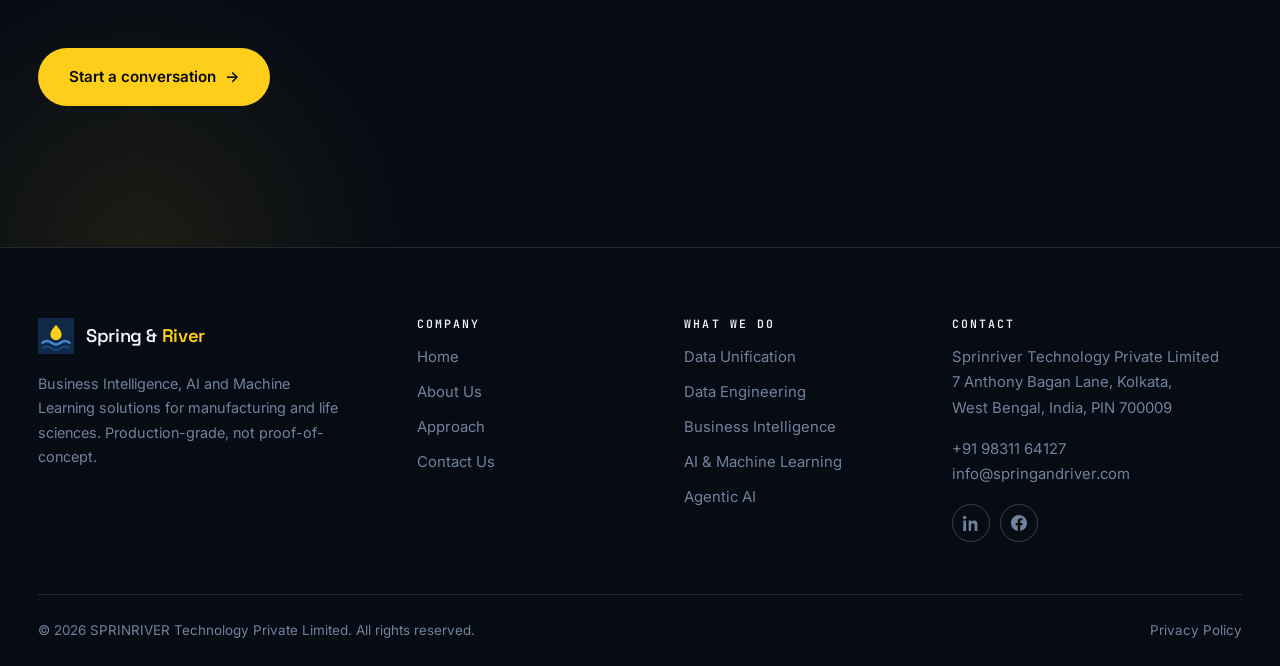
==== commit 88605ad4: "Redesign in dark editorial style Replace the boxed, card-grid layout with a dark editorial system in" ====
--- a/index.html
+++ b/index.html
@@ -42,86 +42,63 @@
 <main id="main">
 <section class="hero">
   <div class="hero__glow" aria-hidden="true"></div>
-  <div class="wrap">
-    <div class="hero__grid">
-      <div>
-        <span class="eyebrow">AI &middot; ML &middot; Business Intelligence</span>
-        <h1>Artificial Intelligence for <span class="accent">business advantage</span> on the factory floor.</h1>
-        <p class="hero__lede">We unify plant, quality and enterprise data, then put machine learning to work on the losses that matter &mdash; yield, energy, quality and downtime. Production-grade solutions, shipped to real peer-level workloads.</p>
-        <div class="hero__actions">
-          <a class="btn btn--primary" href="industries.html">Explore your industry <span class="btn__arrow">&rarr;</span></a>
-          <a class="btn btn--ghost" href="services.html">See what we do</a>
-        </div>
-        <div class="hero__stats">
-          <div class="hero__stat"><b>6</b><span>Industry verticals</span></div>
-          <div class="hero__stat"><b>6</b><span>Countries served</span></div>
-          <div class="hero__stat"><b>30+</b><span>Yrs leadership experience</span></div>
-        </div>
-      </div>
-      <div class="pipeline reveal">
-        <div class="pipeline__title">From sensor to decision</div>
-        <div class="pipeline__step"><span class="pipeline__num">01</span><div><b>Acquire</b><small>PLC, SCADA, HMI, historians, instruments, LIMS &amp; ELN</small></div></div>
-        <div class="pipeline__step"><span class="pipeline__num">02</span><div><b>Unify</b><small>Timeseries convergence with ERP, CRM, SCM and MES records</small></div></div>
-        <div class="pipeline__step"><span class="pipeline__num">03</span><div><b>Model</b><small>Statistical, ML and vision models trained on your own history</small></div></div>
-        <div class="pipeline__step"><span class="pipeline__num">04</span><div><b>Act</b><small>Setpoints, alerts and guided remediation back to the line</small></div></div>
-      </div>
-    </div>
-  </div>
-</section>
+  <svg class="hero__art" viewBox="0 0 1440 190" fill="none" preserveAspectRatio="none" aria-hidden="true">
+    <path d="M-20 120 C 240 60, 480 180, 740 120 S 1240 60, 1460 120" stroke="#1B4F9C" stroke-width="1.5" opacity=".55"/>
+    <path d="M-20 145 C 260 85, 500 205, 760 145 S 1260 85, 1460 145" stroke="#4187D1" stroke-width="1.2" opacity=".4"/>
+    <path d="M-20 170 C 280 110, 520 230, 780 170 S 1280 110, 1460 170" stroke="#FFCE1B" stroke-width="1" opacity=".35"/>
+  </svg>
+  <div class="wrap">
+    <span class="eyebrow reveal">AI &middot; ML &middot; Business Intelligence</span>
+    <h1 class="reveal">Intelligence, engineered for <span class="accent">industry.</span></h1>
+    <p class="hero__lede reveal">We unify plant, quality and enterprise data, then put machine learning to work on the losses that matter &mdash; yield, energy, quality and downtime.</p>
+    <div class="hero__actions reveal">
+      <a class="btn btn--primary" href="industries.html">Explore your industry <span class="btn__arrow">&rarr;</span></a>
+      <a class="btn btn--ghost" href="services.html">What we do</a>
+    </div>
+    <div class="hero__stats reveal">
+      <div class="hero__stat"><b>6</b><span>Industry verticals</span></div>
+      <div class="hero__stat"><b>6</b><span>Countries served</span></div>
+      <div class="hero__stat"><b>30<i>+</i></b><span>Yrs leadership experience</span></div>
+      <div class="hero__stat"><b>45</b><span>Documented use cases</span></div>
+    </div>
+  </div>
+</section>
+
+<div class="ticker" aria-label="Systems we integrate with">
+  <div class="ticker__track">
+    <span class="ticker__item">PLC</span><span class="ticker__item">SCADA</span><span class="ticker__item">HMI</span>
+    <span class="ticker__item">Plant Historian</span><span class="ticker__item">MES</span><span class="ticker__item">LIMS</span>
+    <span class="ticker__item">ELN</span><span class="ticker__item">ERP / D365</span><span class="ticker__item">CRM</span>
+    <span class="ticker__item">SCM</span><span class="ticker__item">Power BI</span><span class="ticker__item">IoT / Edge</span>
+    <span class="ticker__item" aria-hidden="true">PLC</span><span class="ticker__item" aria-hidden="true">SCADA</span><span class="ticker__item" aria-hidden="true">HMI</span>
+    <span class="ticker__item" aria-hidden="true">Plant Historian</span><span class="ticker__item" aria-hidden="true">MES</span><span class="ticker__item" aria-hidden="true">LIMS</span>
+    <span class="ticker__item" aria-hidden="true">ELN</span><span class="ticker__item" aria-hidden="true">ERP / D365</span><span class="ticker__item" aria-hidden="true">CRM</span>
+    <span class="ticker__item" aria-hidden="true">SCM</span><span class="ticker__item" aria-hidden="true">Power BI</span><span class="ticker__item" aria-hidden="true">IoT / Edge</span>
+  </div>
+</div>
 
 <section class="section">
   <div class="wrap">
     <div class="section-head reveal">
       <span class="eyebrow">The framework</span>
-      <h2>Three stages, one continuous loop</h2>
-      <p class="lede">Every engagement follows the same arc: converge the data, extract the insight, and close the loop with an action the plant can actually take.</p>
+      <h2>Three stages,<br>one continuous loop.</h2>
     </div>
     <div class="grid grid--3">
-
       <div class="pillar reveal">
-        <div class="pillar__head">
-          <svg viewBox="0 0 24 24" fill="none" stroke="currentColor" stroke-width="1.9"><ellipse cx="12" cy="5.5" rx="8" ry="3"/><path d="M4 5.5v6c0 1.7 3.6 3 8 3s8-1.3 8-3v-6"/><path d="M4 11.5v6c0 1.7 3.6 3 8 3s8-1.3 8-3v-6"/></svg>
-          <h3>Data Unification</h3>
-        </div>
-        <div class="pillar__body">
-          <div class="pillar__item"><b>Enterprise data convergence</b><p>Timeseries-based unification across ERP, CRM, SCM, MES and manufacturing systems &mdash; one spine instead of a dozen exports.</p></div>
-          <div class="pillar__item"><b>Sourcing &amp; processing</b><p>Raw signals land in the data lake; conformed, quality-checked data lands in the warehouse ready for BI and AI.</p></div>
-        </div>
-      </div>
-
+        <div class="pillar__head"><h3>Data Unification</h3></div>
+        <div class="pillar__item"><b>Enterprise data convergence</b><p>Timeseries-based unification across ERP, CRM, SCM, MES and manufacturing systems &mdash; one spine instead of a dozen exports.</p></div>
+        <div class="pillar__item"><b>Sourcing &amp; processing</b><p>Raw signals land in the data lake; conformed, quality-checked data lands in the warehouse ready for BI and AI.</p></div>
+      </div>
       <div class="pillar reveal">
-        <div class="pillar__head">
-          <svg viewBox="0 0 24 24" fill="none" stroke="currentColor" stroke-width="1.9"><circle cx="12" cy="12" r="2.6"/><circle cx="4" cy="5" r="2"/><circle cx="20" cy="5" r="2"/><circle cx="4" cy="19" r="2"/><circle cx="20" cy="19" r="2"/><path d="M5.6 6.4 10 10.2M18.4 6.4 14 10.2M5.6 17.6 10 13.8M18.4 17.6 14 13.8"/></svg>
-          <h3>Insights from Unified Data</h3>
-        </div>
-        <div class="pillar__body">
-          <div class="pillar__item"><b>Integrated data pipeline</b><p>Ingestion from multiple sources, integrated with ERP and the systems of record that finance and operations already trust.</p></div>
-          <div class="pillar__item"><b>ML insights engine</b><p>Machine learning models unlock relationships across process parameters that manual analysis will not surface.</p></div>
-        </div>
-      </div>
-
+        <div class="pillar__head"><h3>Insights from Unified Data</h3></div>
+        <div class="pillar__item"><b>Integrated data pipeline</b><p>Ingestion from multiple sources, integrated with ERP and the systems of record that finance and operations already trust.</p></div>
+        <div class="pillar__item"><b>ML insights engine</b><p>Machine learning models unlock relationships across process parameters that manual analysis will not surface.</p></div>
+      </div>
       <div class="pillar reveal">
-        <div class="pillar__head">
-          <svg viewBox="0 0 24 24" fill="none" stroke="currentColor" stroke-width="1.9"><path d="M12 2.5v3M12 18.5v3M2.5 12h3M18.5 12h3M5.2 5.2l2.1 2.1M16.7 16.7l2.1 2.1M18.8 5.2l-2.1 2.1M7.3 16.7l-2.1 2.1"/><circle cx="12" cy="12" r="4.2"/></svg>
-          <h3>Actionable Intelligence</h3>
-        </div>
-        <div class="pillar__body">
-          <div class="pillar__item"><b>Real-time decision insights</b><p>Precise, relevant and timely enough that an operator or engineer can act on them inside the process window.</p></div>
-          <div class="pillar__item"><b>Insight to remediation</b><p>From detection through impact analysis to guided remediation &mdash; the loop closes on the line, not in a report.</p></div>
-        </div>
-      </div>
-
-    </div>
-
-    <div class="integrations reveal">
-      <h3 class="integrations__title">We plug into the systems you already run</h3>
-      <ul class="chips" role="list">
-        <li class="chip">PLC</li><li class="chip">SCADA</li><li class="chip">HMI</li>
-        <li class="chip">Plant Historian</li><li class="chip">MES</li><li class="chip">LIMS</li>
-        <li class="chip">ELN</li><li class="chip">ERP / D365</li><li class="chip">CRM</li>
-        <li class="chip">SCM</li><li class="chip">Power BI</li><li class="chip">IoT / Edge</li>
-      </ul>
-      <p class="integrations__note">No rip-and-replace. We read from and write back to the systems your teams already trust.</p>
+        <div class="pillar__head"><h3>Actionable Intelligence</h3></div>
+        <div class="pillar__item"><b>Real-time decision insights</b><p>Precise, relevant and timely enough that an operator or engineer can act on them inside the process window.</p></div>
+        <div class="pillar__item"><b>Insight to remediation</b><p>From detection through impact analysis to guided remediation &mdash; the loop closes on the line, not in a report.</p></div>
+      </div>
     </div>
   </div>
 </section>
@@ -130,76 +107,106 @@
   <div class="wrap">
     <div class="section-head reveal">
       <span class="eyebrow">Services</span>
-      <h2>Five competencies that stack</h2>
-      <p class="lede">Most clients start with one and grow into the rest. Each is delivered as a working system with lineage, monitoring and handover &mdash; not a slide deck.</p>
-    </div>
-    <div class="grid grid--3">
-
-      <a class="card reveal" href="services.html#data-unification">
-        <div class="card__icon"><svg viewBox="0 0 24 24" fill="none" stroke="currentColor" stroke-width="1.9"><ellipse cx="12" cy="5.5" rx="8" ry="3"/><path d="M4 5.5v12c0 1.7 3.6 3 8 3s8-1.3 8-3v-12"/><path d="M4 11.5c0 1.7 3.6 3 8 3s8-1.3 8-3"/></svg></div>
+      <h2>What we build.</h2>
+    </div>
+    <div class="index reveal">
+      <a class="index__row" href="services.html#data-unification">
+        <span class="index__num">01</span>
         <h3>Data Unification</h3>
-        <p>Converge plant historians, quality systems and enterprise records onto one timeseries spine that every downstream model can rely on.</p>
-      </a>
-
-      <a class="card reveal" href="services.html#data-engineering">
-        <div class="card__icon"><svg viewBox="0 0 24 24" fill="none" stroke="currentColor" stroke-width="1.9"><rect x="2.5" y="3" width="19" height="5" rx="1"/><rect x="2.5" y="15.5" width="19" height="5" rx="1"/><path d="M7 8v7.5M17 8v7.5"/></svg></div>
+        <p>One timeseries spine across historians, quality systems and enterprise records &mdash; so every downstream model has ground truth.</p>
+        <span class="index__arrow"><svg viewBox="0 0 24 24" fill="none" stroke="currentColor" stroke-width="2.2"><path d="M5 12h13M12 5l7 7-7 7"/></svg></span>
+      </a>
+      <a class="index__row" href="services.html#data-engineering">
+        <span class="index__num">02</span>
         <h3>Data Engineering</h3>
-        <p>Medallion architectures, real-time streaming and connectors to LIMS, ELN, MES, Historian and D365 &mdash; with lineage and quality enforced end to end.</p>
-      </a>
-
-      <a class="card reveal" href="services.html#business-intelligence">
-        <div class="card__icon"><svg viewBox="0 0 24 24" fill="none" stroke="currentColor" stroke-width="1.9"><path d="M3 21h18"/><rect x="4" y="12" width="4" height="6"/><rect x="10" y="7.5" width="4" height="10.5"/><rect x="16" y="3.5" width="4" height="14.5"/></svg></div>
+        <p>Medallion architectures, real-time streaming and connectors to LIMS, ELN, MES, Historian and D365 &mdash; lineage enforced end to end.</p>
+        <span class="index__arrow"><svg viewBox="0 0 24 24" fill="none" stroke="currentColor" stroke-width="2.2"><path d="M5 12h13M12 5l7 7-7 7"/></svg></span>
+      </a>
+      <a class="index__row" href="services.html#business-intelligence">
+        <span class="index__num">03</span>
         <h3>Business Intelligence</h3>
-        <p>Power BI dashboards and custom Plotly toolkits: shop-floor visualisation and executive KPI rollups fed from the same conformed data.</p>
-      </a>
-
-      <a class="card reveal" href="services.html#ai-ml">
-        <div class="card__icon"><svg viewBox="0 0 24 24" fill="none" stroke="currentColor" stroke-width="1.9"><rect x="7.5" y="7.5" width="9" height="9" rx="1.5"/><path d="M10 2.5v5M14 2.5v5M10 16.5v5M14 16.5v5M2.5 10h5M2.5 14h5M16.5 10h5M16.5 14h5"/></svg></div>
+        <p>Power BI and custom Plotly toolkits: shop-floor visualisation and executive KPI rollups from the same conformed data.</p>
+        <span class="index__arrow"><svg viewBox="0 0 24 24" fill="none" stroke="currentColor" stroke-width="2.2"><path d="M5 12h13M12 5l7 7-7 7"/></svg></span>
+      </a>
+      <a class="index__row" href="services.html#ai-ml">
+        <span class="index__num">04</span>
         <h3>AI &amp; Machine Learning</h3>
-        <p>Predictive models, timeseries forecasting, computer vision and statistical analysis &mdash; from XGBoost on production lines to Nextflow pipelines for genomics.</p>
-      </a>
-
-      <a class="card reveal" href="services.html#agentic-ai">
-        <div class="card__icon"><svg viewBox="0 0 24 24" fill="none" stroke="currentColor" stroke-width="1.9"><circle cx="12" cy="12" r="3"/><circle cx="12" cy="3.5" r="2"/><circle cx="4.5" cy="18" r="2"/><circle cx="19.5" cy="18" r="2"/><path d="M12 5.5v3.5M10 14.2 6 16.6M14 14.2l4 2.4"/></svg></div>
+        <p>Predictive models, timeseries forecasting, computer vision &mdash; from XGBoost on production lines to Nextflow pipelines for genomics.</p>
+        <span class="index__arrow"><svg viewBox="0 0 24 24" fill="none" stroke="currentColor" stroke-width="2.2"><path d="M5 12h13M12 5l7 7-7 7"/></svg></span>
+      </a>
+      <a class="index__row" href="services.html#agentic-ai">
+        <span class="index__num">05</span>
         <h3>Agentic AI</h3>
-        <p>MCP servers and multi-agent orchestration with three-layer, defence-in-depth allowlisting and a full audit trail. Production-grade &mdash; already shipped.</p>
-      </a>
-
-      <a class="card reveal" href="approach.html">
-        <div class="card__icon"><svg viewBox="0 0 24 24" fill="none" stroke="currentColor" stroke-width="1.9"><path d="M12 2.5 21 7v10l-9 4.5L3 17V7z"/><path d="M12 12 21 7M12 12v9.5M12 12 3 7"/></svg></div>
-        <h3>How we engage</h3>
-        <p>Discovery, experiment and implement &mdash; a consulting phase that defines the problem and the risk before a single model is built.</p>
-      </a>
-
+        <p>MCP servers and multi-agent orchestration with defence-in-depth allowlisting and a full audit trail. Already shipped, not a roadmap.</p>
+        <span class="index__arrow"><svg viewBox="0 0 24 24" fill="none" stroke="currentColor" stroke-width="2.2"><path d="M5 12h13M12 5l7 7-7 7"/></svg></span>
+      </a>
     </div>
   </div>
 </section>
 
 <section class="section">
   <div class="wrap">
-    <div class="section-head reveal">
-      <span class="eyebrow">Industries</span>
-      <h2>Where our AI Solutions Framework has been applied</h2>
-      <p class="lede">Domain expertise is the hard part. We hold people from these industries on the team, which is what lets a model reach the control room instead of stopping at the data science notebook.</p>
-    </div>
-    <div class="grid grid--3">
-      <div class="ind-card reveal"><div class="ind-card__icon"><svg viewBox="0 0 24 24" fill="none" stroke="currentColor" stroke-width="1.7"><path d="M2.5 21h19M4 21V9l6 3.5V9l6 3.5V6l3.5-2v17"/><path d="M7 15.5h1.5M13 15.5h1.5"/></svg></div><h3>Metal Manufacturing</h3><p>Hot metal quality, alloy and scrap optimisation, caster defect detection and yield recovery across the melt-to-finish chain.</p><span class="ind-card__link textlink">See use cases <svg width="14" height="14" viewBox="0 0 24 24" fill="none" stroke="currentColor" stroke-width="2.4"><path d="M5 12h13M12 5l7 7-7 7"/></svg></span></div>
-      <div class="ind-card reveal"><div class="ind-card__icon"><svg viewBox="0 0 24 24" fill="none" stroke="currentColor" stroke-width="1.7"><path d="M12 3s4.5 4.2 4.5 7.8A4.5 4.5 0 0 1 12 15.3a4.5 4.5 0 0 1-4.5-4.5C7.5 7.2 12 3 12 3z"/><path d="M3.5 21h17M5.5 21v-4.5h13V21"/></svg></div><h3>Heat Furnace Manufacturing</h3><p>Fuel and combustion optimisation, thermal profile control, refractory life prediction and emissions reduction.</p><span class="ind-card__link textlink">See use cases <svg width="14" height="14" viewBox="0 0 24 24" fill="none" stroke="currentColor" stroke-width="2.4"><path d="M5 12h13M12 5l7 7-7 7"/></svg></span></div>
-      <div class="ind-card reveal"><div class="ind-card__icon"><svg viewBox="0 0 24 24" fill="none" stroke="currentColor" stroke-width="1.7"><rect x="3.5" y="3.5" width="17" height="6" rx="1"/><path d="M12 9.5v4M6 20.5h12M8 13.5h8v3H8z"/></svg></div><h3>Sheet Molding Manufacturing</h3><p>Fibre uniformity from microscopy, cure-cycle optimisation and scrap reduction for thermoplastic and SMC composites.</p><span class="ind-card__link textlink">See use cases <svg width="14" height="14" viewBox="0 0 24 24" fill="none" stroke="currentColor" stroke-width="2.4"><path d="M5 12h13M12 5l7 7-7 7"/></svg></span></div>
-      <div class="ind-card reveal"><div class="ind-card__icon"><svg viewBox="0 0 24 24" fill="none" stroke="currentColor" stroke-width="1.7"><path d="M9 2.5h6M10.5 2.5v6L5 18.2A2.5 2.5 0 0 0 7.2 22h9.6a2.5 2.5 0 0 0 2.2-3.8L13.5 8.5v-6"/><path d="M7.5 14.5h9"/></svg></div><h3>Pharma &amp; Life Sciences</h3><p>Batch record analytics, deviation prediction, LIMS and ELN integration, and reproducible genomics pipelines.</p><span class="ind-card__link textlink">See use cases <svg width="14" height="14" viewBox="0 0 24 24" fill="none" stroke="currentColor" stroke-width="2.4"><path d="M5 12h13M12 5l7 7-7 7"/></svg></span></div>
-      <div class="ind-card reveal"><div class="ind-card__icon"><svg viewBox="0 0 24 24" fill="none" stroke="currentColor" stroke-width="1.7"><path d="M3 16.5v-3.2l2.2-5A2.5 2.5 0 0 1 7.5 6.5h9a2.5 2.5 0 0 1 2.3 1.8l2.2 5v3.2"/><path d="M3 16.5h18M6.5 16.5v2.5M17.5 16.5v2.5M5.5 12.5h13"/></svg></div><h3>Automobile</h3><p>Weld and paint defect vision, supplier quality analytics, warranty pattern mining and predictive maintenance.</p><span class="ind-card__link textlink">See use cases <svg width="14" height="14" viewBox="0 0 24 24" fill="none" stroke="currentColor" stroke-width="2.4"><path d="M5 12h13M12 5l7 7-7 7"/></svg></span></div>
-      <div class="ind-card reveal"><div class="ind-card__icon"><svg viewBox="0 0 24 24" fill="none" stroke="currentColor" stroke-width="1.7"><path d="M4 21c0-8 5-13 16-13 0 9-5.5 13-11 13H4z"/><path d="M8 17c2.5-3.5 5.5-5.5 9-6.5"/></svg></div><h3>Renewable Biomass</h3><p>Feedstock variability compensation, torrefaction and pyrolysis yield optimisation, moisture and carbon accounting.</p><span class="ind-card__link textlink">See use cases <svg width="14" height="14" viewBox="0 0 24 24" fill="none" stroke="currentColor" stroke-width="2.4"><path d="M5 12h13M12 5l7 7-7 7"/></svg></span></div>
-    </div>
-    <p style="margin-top:34px"><a class="btn btn--outline" href="industries.html">All industries and use cases <span class="btn__arrow">&rarr;</span></a></p>
-  </div>
-</section>
-
-<section class="section section--navy">
+    <div class="rail-head section-head reveal">
+      <div>
+        <span class="eyebrow">Industries</span>
+        <h2 style="margin-bottom:0">Where it has shipped.</h2>
+      </div>
+      <span class="rail-hint">Scroll &rarr;</span>
+    </div>
+  </div>
+  <div class="wrap">
+    <div class="rail reveal">
+      <a class="rail__tile" href="industries.html#metal">
+        <span class="uc-count">4 use cases</span>
+        <div class="rail__num">01</div>
+        <h3>Metal Manufacturing</h3>
+        <p>Hot metal quality, alloy and scrap optimisation, caster defect detection and yield recovery across the melt-to-finish chain.</p>
+        <span class="textlink">See use cases <svg width="14" height="14" viewBox="0 0 24 24" fill="none" stroke="currentColor" stroke-width="2.4"><path d="M5 12h13M12 5l7 7-7 7"/></svg></span>
+      </a>
+      <a class="rail__tile" href="industries.html#furnace">
+        <span class="uc-count">4 use cases</span>
+        <div class="rail__num">02</div>
+        <h3>Heat Furnace Manufacturing</h3>
+        <p>Fuel and combustion optimisation, thermal profile control, refractory life prediction and emissions reduction.</p>
+        <span class="textlink">See use cases <svg width="14" height="14" viewBox="0 0 24 24" fill="none" stroke="currentColor" stroke-width="2.4"><path d="M5 12h13M12 5l7 7-7 7"/></svg></span>
+      </a>
+      <a class="rail__tile" href="industries.html#molding">
+        <span class="uc-count">4 use cases</span>
+        <div class="rail__num">03</div>
+        <h3>Sheet Molding Manufacturing</h3>
+        <p>Fibre uniformity from microscopy, cure-cycle optimisation and scrap reduction for thermoplastic and SMC composites.</p>
+        <span class="textlink">See use cases <svg width="14" height="14" viewBox="0 0 24 24" fill="none" stroke="currentColor" stroke-width="2.4"><path d="M5 12h13M12 5l7 7-7 7"/></svg></span>
+      </a>
+      <a class="rail__tile" href="industries.html#pharma">
+        <span class="uc-count">4 use cases</span>
+        <div class="rail__num">04</div>
+        <h3>Pharma &amp; Life Sciences</h3>
+        <p>Batch record analytics, deviation prediction, LIMS and ELN integration, and reproducible genomics pipelines.</p>
+        <span class="textlink">See use cases <svg width="14" height="14" viewBox="0 0 24 24" fill="none" stroke="currentColor" stroke-width="2.4"><path d="M5 12h13M12 5l7 7-7 7"/></svg></span>
+      </a>
+      <a class="rail__tile" href="industries.html#automobile">
+        <span class="uc-count">4 use cases</span>
+        <div class="rail__num">05</div>
+        <h3>Automobile</h3>
+        <p>Weld and paint defect vision, supplier quality analytics, warranty pattern mining and predictive maintenance.</p>
+        <span class="textlink">See use cases <svg width="14" height="14" viewBox="0 0 24 24" fill="none" stroke="currentColor" stroke-width="2.4"><path d="M5 12h13M12 5l7 7-7 7"/></svg></span>
+      </a>
+      <a class="rail__tile" href="industries.html#biomass">
+        <span class="uc-count">4 use cases</span>
+        <div class="rail__num">06</div>
+        <h3>Renewable Biomass</h3>
+        <p>Feedstock variability compensation, torrefaction and pyrolysis yield optimisation, moisture and carbon accounting.</p>
+        <span class="textlink">See use cases <svg width="14" height="14" viewBox="0 0 24 24" fill="none" stroke="currentColor" stroke-width="2.4"><path d="M5 12h13M12 5l7 7-7 7"/></svg></span>
+      </a>
+    </div>
+  </div>
+</section>
+
+<section class="section section--steel">
   <div class="wrap">
     <div class="section-head reveal">
       <span class="eyebrow">Why Spring &amp; River</span>
-      <h2>Consultants first, model builders second</h2>
-      <p class="lede">We believe in resolving business problems, not just delivering IT applications.</p>
+      <h2>Consultants first,<br>model builders second.</h2>
     </div>
     <div class="stat-strip reveal">
       <div><b>Faster</b><span>Ready-to-use frameworks across a large number of AI techniques &mdash; we select, adapt and get to testing sooner.</span></div>
@@ -209,31 +216,6 @@
     </div>
   </div>
 </section>
-
-<script type="application/ld+json">
-{
-  "@context": "https://schema.org",
-  "@type": "Organization",
-  "name": "Spring & River",
-  "legalName": "Sprinriver Technology Private Limited",
-  "url": "https://springandriver.com/",
-  "email": "info@springandriver.com",
-  "telephone": "+91-9831164127",
-  "description": "Business Intelligence, AI and Machine Learning solutions for manufacturing and life sciences.",
-  "address": {
-    "@type": "PostalAddress",
-    "streetAddress": "7 Anthony Bagan Lane",
-    "addressLocality": "Kolkata",
-    "addressRegion": "West Bengal",
-    "postalCode": "700009",
-    "addressCountry": "IN"
-  },
-  "sameAs": [
-    "https://www.linkedin.com/company/sprinriver-technology-private-limited",
-    "https://www.facebook.com/springandriver/"
-  ]
-}
-</script>
 <section class="cta-band">
   <div class="wrap">
     <div class="cta-band__inner reveal">
--- a/assets/css/styles.css
+++ b/assets/css/styles.css
@@ -1,167 +1,145 @@
 /* ==========================================================================
-   Spring & River — Industrial AI design system
+   Spring & River — editorial dark design system
+   Near-black navy ground, amber as the single electric accent, giant
+   typographic statements, hairline rules instead of boxes, pill buttons.
    ========================================================================== */
 
 :root {
-  /* Core palette — carried over from the Spring & River brand (navy + amber) */
-  --navy-900: #06121F;
-  --navy-800: #0A1C31;
-  --navy-700: #0F2947;
-  --navy-600: #16395F;
-  --blue-600: #1B4F9C;
-  --blue-500: #2465B4;
-  --blue-400: #4187D1;
-  --blue-100: #E3EDF9;
-  --amber:    #FFCE1B;
-  --amber-600:#E3B200;
-  --amber-100:#FFF4CC;
-
-  --steel-50:  #F7F9FB;
-  --steel-100: #EFF3F7;
-  --steel-200: #E0E7EF;
-  --steel-300: #C8D3E0;
-  --steel-400: #94A5B8;
-  --steel-500: #6B7D93;
-  --steel-600: #4A5B70;
-
-  --ink:      #0C1A2B;
-  --ink-soft: #40536B;
-
-  --font-sans: "Inter", -apple-system, BlinkMacSystemFont, "Segoe UI", Roboto,
-               "Helvetica Neue", Arial, sans-serif;
-  --font-display: "Space Grotesk", "Inter", -apple-system, "Segoe UI", Roboto, sans-serif;
-
-  /* Chamfered top-right corner — the brand's diagonal-cut signature */
-  --chamfer: polygon(0 0, calc(100% - 11px) 0, 100% 11px, 100% 100%, 0 100%);
-  --chamfer-sm: polygon(0 0, calc(100% - 7px) 0, 100% 7px, 100% 100%, 0 100%);
+  /* ground */
+  --ink-0: #060B14;   /* page */
+  --ink-1: #0A1322;   /* raised band */
+  --ink-2: #111C30;   /* raised element / hover */
+  --paper: #F4F2EC;   /* warm off-white counter-band */
+
+  /* brand */
+  --amber:     #FFCE1B;
+  --amber-hi:  #FFDE5C;
+  --blue:      #4187D1;
+  --blue-deep: #1B4F9C;
+
+  /* type */
+  --t-hi:  #EDF2F9;   /* headings */
+  --t-mid: #A9B9CE;   /* body */
+  --t-low: #71839C;   /* captions */
+
+  --hairline: rgba(237, 242, 249, .12);
+  --hairline-strong: rgba(237, 242, 249, .22);
+
+  --font-display: "Space Grotesk", "Inter", -apple-system, "Segoe UI", sans-serif;
+  --font-sans: "Inter", -apple-system, BlinkMacSystemFont, "Segoe UI", Roboto, Arial, sans-serif;
   --font-mono: "JetBrains Mono", ui-monospace, SFMono-Regular, Menlo, Consolas, monospace;
 
-  --wrap: 1180px;
-  --gut: 24px;
-
-  --shadow-sm: 0 1px 2px rgba(12, 26, 43, .06), 0 2px 8px rgba(12, 26, 43, .04);
-  --shadow-md: 0 4px 12px rgba(12, 26, 43, .08), 0 12px 32px rgba(12, 26, 43, .07);
-  --shadow-lg: 0 18px 50px rgba(12, 26, 43, .16);
-
+  --wrap: 1260px;
+  --gut: 28px;
   --ease: cubic-bezier(.16, .84, .44, 1);
 }
 
 /* ---------- reset ---------- */
 *, *::before, *::after { box-sizing: border-box; }
-html { -webkit-text-size-adjust: 100%; scroll-behavior: smooth; scroll-padding-top: 90px; }
+html { -webkit-text-size-adjust: 100%; scroll-behavior: smooth; scroll-padding-top: 96px; }
 body {
-  margin: 0;
-  font-family: var(--font-sans);
-  font-size: 17px;
-  line-height: 1.65;
-  color: var(--ink-soft);
-  background: #fff;
+  margin: 0; font-family: var(--font-sans); font-size: 17px; line-height: 1.7;
+  color: var(--t-mid); background: var(--ink-0);
   -webkit-font-smoothing: antialiased;
 }
 img, svg { max-width: 100%; display: block; }
-a { color: var(--blue-600); text-decoration: none; }
-h1, h2, h3, h4, h5 { font-family: var(--font-display); color: var(--ink); line-height: 1.16; margin: 0 0 .5em; font-weight: 700; letter-spacing: -.02em; }
-h1 { font-size: clamp(2.2rem, 4.6vw, 3.5rem); }
-h2 { font-size: clamp(1.75rem, 3.2vw, 2.5rem); }
-h3 { font-size: clamp(1.15rem, 1.7vw, 1.4rem); }
+a { color: var(--t-hi); text-decoration: none; }
+p a, .prose a, dd a { color: var(--amber); }
+p a:hover, .prose a:hover, dd a:hover { text-decoration: underline; }
+h1, h2, h3, h4, h5 {
+  font-family: var(--font-display); color: var(--t-hi);
+  line-height: 1.06; margin: 0 0 .5em; font-weight: 600; letter-spacing: -.025em;
+}
+h1 { font-size: clamp(2.9rem, 7.2vw, 5.6rem); }
+h2 { font-size: clamp(2rem, 4.4vw, 3.4rem); }
+h3 { font-size: clamp(1.2rem, 1.8vw, 1.5rem); line-height: 1.2; }
 p  { margin: 0 0 1.1em; }
 ul { margin: 0 0 1.1em; padding-left: 1.15em; }
 li { margin-bottom: .45em; }
 
+.skip-link {
+  position: absolute; left: -9999px; top: 0; z-index: 200;
+  background: var(--amber); color: var(--ink-0); padding: 10px 18px; font-weight: 600;
+}
+.skip-link:focus { left: 0; }
+
+::selection { background: var(--amber); color: var(--ink-0); }
+
 /* ---------- layout ---------- */
 .wrap { width: 100%; max-width: var(--wrap); margin-inline: auto; padding-inline: var(--gut); }
-.section { padding: clamp(64px, 8vw, 110px) 0; }
-.section--tight { padding: clamp(48px, 5vw, 72px) 0; }
-.section--steel { background: var(--steel-50); border-block: 1px solid var(--steel-200); }
-.section--navy  { position: relative; overflow: hidden; background: var(--navy-800); color: #B8C9DD; }
-.section--navy::before {
-  content: ""; position: absolute; top: -220px; right: -160px; width: 640px; height: 640px;
-  background: radial-gradient(circle, rgba(36,101,180,.28) 0%, transparent 65%); pointer-events: none;
-}
-.section--navy > .wrap { position: relative; z-index: 2; }
-.section--navy h2, .section--navy h3 { color: #fff; }
-
-.grid { display: grid; gap: 24px; }
+.section { padding: clamp(76px, 9vw, 140px) 0; }
+.section--tight { padding: clamp(48px, 5vw, 76px) 0; }
+.section--steel { background: var(--ink-1); border-block: 1px solid var(--hairline); }
+.section--navy  { background: var(--ink-1); border-block: 1px solid var(--hairline); color: var(--t-mid); }
+.section--paper { background: var(--paper); color: #3A4454; }
+
+.grid { display: grid; gap: 26px; }
 .grid--2 { grid-template-columns: repeat(auto-fit, minmax(min(430px, 100%), 1fr)); }
-.grid--3 { grid-template-columns: repeat(auto-fit, minmax(min(290px, 100%), 1fr)); }
-.grid--4 { grid-template-columns: repeat(auto-fit, minmax(min(230px, 100%), 1fr)); }
+.grid--3 { grid-template-columns: repeat(auto-fit, minmax(min(300px, 100%), 1fr)); }
+.grid--4 { grid-template-columns: repeat(auto-fit, minmax(min(240px, 100%), 1fr)); }
 
 /* ---------- shared type ---------- */
 .eyebrow {
-  display: inline-flex; align-items: center; gap: .6em;
+  display: inline-flex; align-items: center; gap: .7em;
   font-family: var(--font-mono); font-size: .72rem; font-weight: 600;
-  letter-spacing: .18em; text-transform: uppercase;
-  color: var(--blue-600); margin-bottom: 1rem;
-}
-.eyebrow::before { content: ""; width: 22px; height: 3px; background: var(--amber); }
-.section--navy .eyebrow { color: var(--amber); }
-.section--navy .eyebrow::before { background: var(--amber); }
-
-.lede { font-size: clamp(1.02rem, 1.5vw, 1.18rem); color: var(--ink-soft); max-width: 68ch; }
-.section--navy .lede { color: #B8C9DD; }
-.section-head { max-width: 780px; margin-bottom: 48px; }
-
-/* ---------- buttons ---------- */
+  letter-spacing: .22em; text-transform: uppercase; color: var(--amber); margin-bottom: 1.3rem;
+}
+.eyebrow::before { content: ""; width: 26px; height: 2px; background: var(--amber); }
+.lede { font-size: clamp(1.05rem, 1.5vw, 1.22rem); color: var(--t-mid); max-width: 62ch; }
+.section-head { max-width: 860px; margin-bottom: clamp(40px, 5vw, 72px); }
+
+/* ---------- buttons: pills ---------- */
 .btn {
   display: inline-flex; align-items: center; gap: .6em;
-  padding: 14px 26px; font-size: .95rem; font-weight: 600;
-  border: 1px solid transparent; cursor: pointer;
-  clip-path: var(--chamfer);
-  transition: transform .18s var(--ease), background .18s, color .18s;
+  padding: 15px 30px; font-size: .95rem; font-weight: 600; font-family: var(--font-sans);
+  border: 1px solid transparent; border-radius: 999px; cursor: pointer;
+  transition: transform .18s var(--ease), background .18s, box-shadow .18s, color .18s, border-color .18s;
 }
 .btn:hover { transform: translateY(-2px); }
-.btn--primary { background: linear-gradient(180deg, #FFD84A 0%, var(--amber) 55%, #F5C40E 100%); color: var(--navy-900); }
-.btn--primary:hover { background: linear-gradient(180deg, #FFE070 0%, #FFD84A 60%, var(--amber) 100%); }
-.btn--ghost { border-color: rgba(255,255,255,.28); color: #fff; }
+.btn--primary { background: var(--amber); color: var(--ink-0); }
+.btn--primary:hover { background: var(--amber-hi); box-shadow: 0 8px 30px rgba(255, 206, 27, .22); }
+.btn--ghost { border-color: var(--hairline-strong); color: var(--t-hi); }
 .btn--ghost:hover { border-color: var(--amber); color: var(--amber); }
-.btn--outline { border-color: var(--steel-300); color: var(--ink); background: #fff; }
-.btn--outline:hover { border-color: var(--blue-600); color: var(--blue-600); }
+.btn--outline { border-color: var(--hairline-strong); color: var(--t-hi); background: transparent; }
+.btn--outline:hover { border-color: var(--amber); color: var(--amber); }
 .btn__arrow { transition: transform .18s var(--ease); }
 .btn:hover .btn__arrow { transform: translateX(4px); }
 
-.textlink { display: inline-flex; align-items: center; gap: .5em; font-weight: 600; font-size: .93rem; color: var(--blue-600); }
+.textlink { display: inline-flex; align-items: center; gap: .5em; font-weight: 600; font-size: .92rem; color: var(--amber); }
 .textlink svg { transition: transform .18s var(--ease); }
 .textlink:hover svg { transform: translateX(4px); }
-
-/* ---------- a11y ---------- */
-.skip-link {
-  position: absolute; left: 16px; top: -60px; z-index: 200;
-  background: var(--navy-900); color: #fff; padding: 12px 20px; font-weight: 600;
-  transition: top .15s;
-}
-.skip-link:focus { top: 12px; }
-:focus-visible { outline: 3px solid var(--blue-500); outline-offset: 2px; }
-.section--navy :focus-visible, .hero :focus-visible, .cta-band :focus-visible,
-.site-footer :focus-visible, .page-hero :focus-visible { outline-color: var(--amber); }
 
 /* ---------- header ---------- */
 .site-header {
   position: sticky; top: 0; z-index: 90;
-  background: rgba(255,255,255,.92);
-  backdrop-filter: saturate(180%) blur(12px);
-  border-bottom: 1px solid var(--steel-200);
-}
-.site-header__inner { display: flex; align-items: center; justify-content: space-between; gap: 20px; height: 74px; }
-.brand { display: flex; align-items: center; gap: 11px; color: var(--ink); font-weight: 700; letter-spacing: -.02em; font-size: 1.12rem; }
-.brand__mark { width: 34px; height: 34px; flex: none; }
-.brand__name em { font-style: normal; color: var(--blue-600); }
-
-.nav { display: flex; align-items: center; gap: 4px; }
+  background: rgba(6, 11, 20, .82);
+  backdrop-filter: saturate(160%) blur(14px);
+  border-bottom: 1px solid var(--hairline);
+}
+.site-header__inner { display: flex; align-items: center; justify-content: space-between; gap: 20px; height: 78px; }
+.brand { display: flex; align-items: center; gap: 12px; color: var(--t-hi); font-family: var(--font-display); font-weight: 600; letter-spacing: -.02em; font-size: 1.15rem; }
+.brand__mark { width: 36px; height: 36px; flex: none; }
+.brand__name em { font-style: normal; color: var(--amber); }
+
+.nav { display: flex; align-items: center; gap: 2px; }
 .nav a {
-  padding: 9px 13px; font-size: .93rem; font-weight: 500; color: var(--ink-soft);
-  border-bottom: 2px solid transparent; transition: color .16s, border-color .16s;
-}
-.nav a:hover { color: var(--blue-600); }
-.nav a[aria-current="page"] { color: var(--ink); font-weight: 600; border-bottom-color: var(--amber); }
-.header-cta { margin-left: 10px; padding: 11px 20px; font-size: .9rem; }
+  padding: 9px 15px; font-size: .82rem; font-weight: 500; letter-spacing: .08em;
+  text-transform: uppercase; color: var(--t-mid); border-radius: 999px;
+  transition: color .16s, background .16s;
+}
+.nav a:hover { color: var(--t-hi); background: var(--ink-2); }
+.nav a[aria-current="page"] { color: var(--ink-0); background: var(--t-hi); font-weight: 600; }
+.header-cta { margin-left: 12px; padding: 11px 22px; font-size: .82rem; letter-spacing: .06em; text-transform: uppercase; }
+.nav a.header-cta { color: var(--ink-0); background: var(--amber); }
+.nav a.header-cta:hover { background: var(--amber-hi); }
 
 .nav-toggle {
-  display: none; width: 42px; height: 42px; align-items: center; justify-content: center;
-  background: none; border: 1px solid var(--steel-200); cursor: pointer;
-}
-.nav-toggle span { display: block; width: 18px; height: 2px; background: var(--ink); position: relative; transition: background .16s; }
+  display: none; width: 44px; height: 44px; align-items: center; justify-content: center;
+  background: none; border: 1px solid var(--hairline-strong); border-radius: 999px; cursor: pointer;
+}
+.nav-toggle span { display: block; width: 18px; height: 2px; background: var(--t-hi); position: relative; transition: background .16s; }
 .nav-toggle span::before, .nav-toggle span::after {
-  content: ""; position: absolute; left: 0; width: 18px; height: 2px; background: var(--ink); transition: transform .2s var(--ease);
+  content: ""; position: absolute; left: 0; width: 18px; height: 2px; background: var(--t-hi); transition: transform .2s var(--ease);
 }
 .nav-toggle span::before { top: -6px; }
 .nav-toggle span::after  { top: 6px; }
@@ -169,371 +147,364 @@
 .nav-toggle[aria-expanded="true"] span::before { transform: translateY(6px) rotate(45deg); }
 .nav-toggle[aria-expanded="true"] span::after  { transform: translateY(-6px) rotate(-45deg); }
 
-/* ---------- hero ---------- */
+/* ---------- hero: full-viewport typographic statement ---------- */
 .hero {
   position: relative; overflow: hidden;
-  background: linear-gradient(135deg, var(--navy-900) 0%, var(--navy-700) 55%, var(--navy-600) 100%);
-  color: #C3D3E6;
-  padding: clamp(72px, 10vw, 128px) 0 clamp(64px, 8vw, 104px);
-}
-/* blueprint grid — the "industrial" signature */
-.hero::before {
-  content: ""; position: absolute; inset: 0;
-  background-image:
-    linear-gradient(rgba(255,255,255,.045) 1px, transparent 1px),
-    linear-gradient(90deg, rgba(255,255,255,.045) 1px, transparent 1px);
-  background-size: 56px 56px;
-  mask-image: radial-gradient(ellipse 80% 70% at 70% 30%, #000 30%, transparent 78%);
-}
-/* corner chevron echoing the deck, plus a warm counter-glow low-left */
-.hero::after {
-  content: ""; position: absolute; top: 0; right: 0; width: 340px; height: 340px;
-  background: linear-gradient(225deg, var(--blue-500) 0%, transparent 62%);
-  opacity: .5; pointer-events: none;
-}
+  min-height: clamp(560px, 88vh, 860px);
+  display: flex; align-items: center;
+  padding: clamp(90px, 12vh, 150px) 0 clamp(70px, 9vh, 120px);
+}
+.hero__art { position: absolute; inset: auto 0 -2px 0; width: 100%; height: auto; opacity: .9; pointer-events: none; }
 .hero__glow {
-  position: absolute; left: -140px; bottom: -180px; width: 560px; height: 560px;
-  background: radial-gradient(circle, rgba(255,206,27,.10) 0%, transparent 65%);
-  pointer-events: none;
+  position: absolute; right: -220px; top: -260px; width: 720px; height: 720px;
+  background: radial-gradient(circle, rgba(27, 79, 156, .35) 0%, transparent 62%); pointer-events: none;
 }
 .hero > .wrap { position: relative; z-index: 2; }
-.hero__grid { display: grid; grid-template-columns: 1.15fr .85fr; gap: 56px; align-items: center; }
-.hero h1 { color: #fff; }
-.hero h1 .accent {
-  color: var(--amber);
-  background: linear-gradient(100deg, #FFE070 0%, var(--amber) 45%, #F0B90B 100%);
-  -webkit-background-clip: text; background-clip: text; -webkit-text-fill-color: transparent;
-}
-.hero__lede { font-size: clamp(1.05rem, 1.6vw, 1.24rem); color: #B4C7DC; max-width: 56ch; margin-bottom: 34px; }
-.hero__actions { display: flex; flex-wrap: wrap; gap: 14px; margin-bottom: 44px; }
-.hero__stats { display: flex; flex-wrap: wrap; gap: 40px; padding-top: 30px; border-top: 1px solid rgba(255,255,255,.14); }
-.hero__stat b { display: block; font-family: var(--font-display); font-size: 1.9rem; font-weight: 700; color: #fff; line-height: 1.1; letter-spacing: -.03em; font-variant-numeric: tabular-nums; }
-.hero__stat span { font-family: var(--font-mono); font-size: .72rem; letter-spacing: .12em; text-transform: uppercase; color: #7F97B4; }
-
-/* hero side panel — pipeline diagram */
-.pipeline { background: rgba(255,255,255,.045); border: 1px solid rgba(255,255,255,.12); padding: 26px; }
-.pipeline__title { font-family: var(--font-mono); font-size: .7rem; letter-spacing: .16em; text-transform: uppercase; color: var(--amber); margin-bottom: 20px; }
-.pipeline__step { display: flex; gap: 14px; align-items: flex-start; padding: 13px 0; border-bottom: 1px dashed rgba(255,255,255,.13); }
-.pipeline__step:last-child { border-bottom: 0; padding-bottom: 0; }
-.pipeline__num {
-  flex: none; width: 27px; height: 27px; display: grid; place-items: center;
-  background: rgba(255,206,27,.14); color: var(--amber);
-  font-family: var(--font-mono); font-size: .74rem; font-weight: 700;
-}
-.pipeline__step b { display: block; color: #fff; font-size: .95rem; font-weight: 600; }
-.pipeline__step small { color: #8FA6C0; font-size: .84rem; line-height: 1.5; }
-
-/* ---------- cards ---------- */
+.hero h1 { max-width: 15ch; margin-bottom: .35em; }
+.hero h1 .accent { color: var(--amber); }
+.hero__lede { font-size: clamp(1.08rem, 1.7vw, 1.3rem); color: var(--t-mid); max-width: 52ch; margin-bottom: 40px; }
+.hero__actions { display: flex; flex-wrap: wrap; gap: 14px; }
+.hero__stats { display: flex; flex-wrap: wrap; gap: clamp(28px, 5vw, 72px); margin-top: clamp(48px, 7vh, 84px); padding-top: 34px; border-top: 1px solid var(--hairline); }
+.hero__stat b { display: block; font-family: var(--font-display); font-size: clamp(2rem, 3.4vw, 3rem); font-weight: 600; color: var(--t-hi); line-height: 1; letter-spacing: -.03em; }
+.hero__stat b i { font-style: normal; color: var(--amber); }
+.hero__stat span { font-family: var(--font-mono); font-size: .7rem; letter-spacing: .16em; text-transform: uppercase; color: var(--t-low); }
+
+/* ---------- marquee ticker ---------- */
+.ticker { overflow: hidden; border-block: 1px solid var(--hairline); padding: 18px 0; position: relative; }
+.ticker__track { display: flex; gap: 0; width: max-content; animation: ticker 36s linear infinite; }
+.ticker:hover .ticker__track { animation-play-state: paused; }
+.ticker__item {
+  font-family: var(--font-mono); font-size: .8rem; font-weight: 600; letter-spacing: .14em;
+  text-transform: uppercase; color: var(--t-low); white-space: nowrap; padding: 0 28px;
+  display: inline-flex; align-items: center; gap: 28px;
+}
+.ticker__item::after { content: "/"; color: var(--amber); }
+@keyframes ticker { to { transform: translateX(-50%); } }
+@media (prefers-reduced-motion: reduce) {
+  .ticker__track { animation: none; flex-wrap: wrap; width: auto; }
+  .ticker__track > :nth-child(n+13) { display: none; }
+}
+
+/* ---------- framework: editorial 3-up ---------- */
+.pillar { border-top: 2px solid var(--hairline-strong); padding-top: 26px; position: relative; }
+.pillar__head { display: flex; align-items: baseline; gap: 16px; margin-bottom: 18px; }
+.pillar__head svg { display: none; }
+.pillar__head h3 { margin: 0; }
+.pillar__head::before { content: counter(pillar, decimal-leading-zero); }
+.grid--3 { counter-reset: pillar; }
+.pillar { counter-increment: pillar; }
+.pillar__head::before {
+  font-family: var(--font-mono); font-size: .82rem; font-weight: 700; color: var(--amber);
+}
+.pillar__item { padding: 14px 0; border-top: 1px solid var(--hairline); }
+.pillar__item b { display: block; color: var(--t-hi); font-size: .98rem; margin-bottom: .25em; }
+.pillar__item p { font-size: .92rem; margin: 0; color: var(--t-mid); }
+
+/* ---------- services index rows (home) ---------- */
+.index { border-top: 1px solid var(--hairline-strong); }
+.index__row {
+  display: grid; grid-template-columns: 84px 1.1fr 1.5fr 60px; gap: 26px; align-items: center;
+  padding: clamp(26px, 3.4vw, 44px) 0; border-bottom: 1px solid var(--hairline);
+  transition: background .2s, padding-left .25s var(--ease);
+}
+.index__row:hover { background: linear-gradient(90deg, var(--ink-1), transparent 70%); padding-left: 18px; }
+.index__num { font-family: var(--font-mono); font-size: .85rem; font-weight: 700; color: var(--amber); }
+.index__row h3 { margin: 0; font-size: clamp(1.35rem, 2.6vw, 2rem); }
+.index__row p { margin: 0; font-size: .95rem; color: var(--t-mid); max-width: 52ch; }
+.index__arrow {
+  width: 46px; height: 46px; border: 1px solid var(--hairline-strong); border-radius: 999px;
+  display: grid; place-items: center; color: var(--t-hi);
+  transition: background .2s, border-color .2s, color .2s, transform .25s var(--ease);
+}
+.index__row:hover .index__arrow { background: var(--amber); border-color: var(--amber); color: var(--ink-0); transform: translateX(6px); }
+.index__arrow svg { width: 18px; height: 18px; }
+
+/* ---------- industries rail (home) ---------- */
+.rail-head { display: flex; align-items: flex-end; justify-content: space-between; gap: 30px; flex-wrap: wrap; }
+.rail-hint { font-family: var(--font-mono); font-size: .72rem; letter-spacing: .16em; text-transform: uppercase; color: var(--t-low); }
+.rail {
+  display: flex; gap: 18px; overflow-x: auto; padding: 8px 4px 22px;
+  scroll-snap-type: x mandatory; scrollbar-width: thin; scrollbar-color: var(--ink-2) transparent;
+}
+.rail::-webkit-scrollbar { height: 6px; }
+.rail::-webkit-scrollbar-thumb { background: var(--ink-2); border-radius: 999px; }
+.rail__tile {
+  flex: 0 0 min(320px, 82vw); scroll-snap-align: start; display: flex; flex-direction: column;
+  background: var(--ink-1); border: 1px solid var(--hairline); padding: 28px 26px;
+  min-height: 340px; transition: border-color .2s, transform .25s var(--ease);
+}
+.rail__tile:hover { border-color: var(--amber); transform: translateY(-6px); }
+.rail__tile .uc-count { font-family: var(--font-mono); font-size: .72rem; letter-spacing: .14em; text-transform: uppercase; color: var(--t-low); margin-bottom: auto; }
+.rail__num { font-family: var(--font-display); font-size: 2.6rem; font-weight: 600; color: var(--ink-2); -webkit-text-stroke: 1px var(--hairline-strong); line-height: 1; margin-bottom: 18px; }
+.rail__tile h3 { font-size: 1.25rem; margin-bottom: .4em; }
+.rail__tile p { font-size: .9rem; flex: 1; margin-bottom: 18px; }
+
+/* ---------- generic cards (inner pages) ---------- */
 .card {
-  position: relative; background: #fff; border: 1px solid var(--steel-200);
-  padding: 30px 28px; transition: transform .22s var(--ease), box-shadow .22s var(--ease), border-color .22s;
-}
-.card::before {
-  content: ""; position: absolute; left: -1px; top: -1px; width: 3px; height: 0;
-  background: var(--amber); transition: height .28s var(--ease);
-}
-.card:hover { transform: translateY(-4px); box-shadow: var(--shadow-md); border-color: var(--steel-300); }
-.card:hover::before { height: 56px; }
+  position: relative; background: transparent; border: 0; border-top: 2px solid var(--hairline-strong);
+  padding: 26px 0 0; transition: border-color .25s;
+}
+.card:hover { border-top-color: var(--amber); }
 .card h3 { margin-bottom: .45em; }
-.card p:last-child { margin-bottom: 0; }
-.card__icon {
-  width: 46px; height: 46px; display: grid; place-items: center; margin-bottom: 18px;
-  background: linear-gradient(160deg, var(--blue-100) 0%, #D2E2F5 100%); color: var(--blue-600);
-  clip-path: var(--chamfer-sm);
-}
-.card__icon svg { width: 23px; height: 23px; }
-
-/* framework columns (deck slide 3) */
-.pillar { background: #fff; border: 1px solid var(--steel-200); box-shadow: var(--shadow-sm); }
-.pillar__head { background: var(--blue-600); color: #fff; padding: 18px 24px; display: flex; align-items: center; gap: 12px; clip-path: var(--chamfer); }
-.pillar__head h3 { color: #fff; margin: 0; font-size: 1.12rem; }
-.pillar__head svg { width: 22px; height: 22px; flex: none; color: var(--amber); }
-.pillar__body { padding: 26px 24px; }
-.pillar__item { padding-bottom: 20px; margin-bottom: 20px; border-bottom: 1px solid var(--steel-100); }
-.pillar__item:last-child { border-bottom: 0; margin-bottom: 0; padding-bottom: 0; }
-.pillar__item b { display: block; color: var(--ink); font-size: .98rem; margin-bottom: .3em; }
-.pillar__item p { font-size: .92rem; margin: 0; }
-
-/* ---------- service blocks ---------- */
-.service { padding: clamp(52px, 6vw, 84px) 0; border-bottom: 1px solid var(--steel-200); }
+.card p:last-child { margin-bottom: 0; font-size: .95rem; }
+.card__icon { display: none; }
+a.card { display: block; }
+a.card::after { content: "→"; display: inline-block; margin-top: 14px; color: var(--amber); font-size: 1.1rem; transition: transform .2s var(--ease); }
+a.card:hover::after { transform: translateX(6px); }
+
+/* ---------- service blocks (services page) ---------- */
+.service { padding: clamp(56px, 7vw, 100px) 0; border-bottom: 1px solid var(--hairline); }
 .service:last-of-type { border-bottom: 0; }
-.service__grid { display: grid; grid-template-columns: .92fr 1.08fr; gap: 52px; align-items: start; }
-.service__meta { position: sticky; top: 100px; }
+.service__grid { display: grid; grid-template-columns: .92fr 1.08fr; gap: 60px; align-items: start; }
+.service__meta { position: sticky; top: 110px; }
 .service__no {
-  font-family: var(--font-mono); font-size: 3.1rem; font-weight: 700;
-  color: var(--steel-200); line-height: 1; margin-bottom: .2em; letter-spacing: -.04em;
-}
-.service__tags { display: flex; flex-wrap: wrap; gap: 7px; margin-top: 20px; }
+  font-family: var(--font-display); font-size: clamp(3rem, 5vw, 4.4rem); font-weight: 600;
+  color: transparent; -webkit-text-stroke: 1.5px var(--hairline-strong);
+  line-height: 1; margin-bottom: .15em; letter-spacing: -.02em;
+}
+.service__tags { display: flex; flex-wrap: wrap; gap: 8px; margin-top: 22px; }
 .tag {
   font-family: var(--font-mono); font-size: .71rem; letter-spacing: .05em;
-  padding: 5px 10px; background: var(--steel-100); color: var(--steel-600); border: 1px solid var(--steel-200);
-}
-
-.usecase { border-left: 2px solid var(--steel-200); padding: 4px 0 4px 24px; margin-bottom: 26px; transition: border-color .2s; }
+  padding: 6px 13px; border-radius: 999px; color: var(--t-mid);
+  background: var(--ink-1); border: 1px solid var(--hairline);
+}
+
+.usecase { border-left: 1px solid var(--hairline-strong); padding: 6px 0 6px 26px; margin-bottom: 30px; transition: border-color .2s; }
 .usecase:last-child { margin-bottom: 0; }
 .usecase:hover { border-left-color: var(--amber); }
-.usecase h4 {
-  font-size: 1.02rem; color: var(--ink); margin-bottom: .35em;
-  display: flex; align-items: baseline; gap: .6em;
-}
-.usecase h4 .uc-id { font-family: var(--font-mono); font-size: .72rem; color: var(--blue-400); font-weight: 600; letter-spacing: .06em; }
-.usecase p { font-size: .95rem; margin-bottom: .6em; }
+.usecase h4 { font-family: var(--font-display); font-size: 1.08rem; color: var(--t-hi); margin: 0 0 .4em; display: flex; align-items: baseline; gap: .7em; }
+.usecase h4 .uc-id { font-family: var(--font-mono); font-size: .72rem; color: var(--blue); font-weight: 600; letter-spacing: .06em; }
+.usecase p { font-size: .95rem; margin-bottom: .7em; }
 .usecase__outcome {
-  display: inline-flex; align-items: center; gap: .5em;
-  font-size: .84rem; font-weight: 600; color: var(--navy-700);
-  background: var(--amber-100); padding: 5px 11px; border-left: 2px solid var(--amber);
-  clip-path: var(--chamfer);
-}
-
-/* ---------- industries ---------- */
+  display: inline-flex; align-items: center; gap: .5em; font-size: .83rem; font-weight: 600;
+  color: var(--amber); background: rgba(255, 206, 27, .08); border: 1px solid rgba(255, 206, 27, .25);
+  border-radius: 999px; padding: 6px 14px;
+}
+
+/* ---------- industries page ---------- */
 .ind-card {
   position: relative; display: flex; flex-direction: column;
-  background: #fff; border: 1px solid var(--steel-200); padding: 28px 26px 26px;
-  transition: transform .22s var(--ease), box-shadow .22s var(--ease);
-  overflow: hidden;
-}
-.ind-card::after {
-  content: ""; position: absolute; top: 0; right: 0; width: 62px; height: 62px;
-  background: linear-gradient(225deg, var(--blue-100) 0%, transparent 70%);
-  transition: background .25s;
-}
-.ind-card:hover { transform: translateY(-4px); box-shadow: var(--shadow-md); }
-.ind-card:hover::after { background: linear-gradient(225deg, var(--amber-100) 0%, transparent 70%); }
-.ind-card__icon { width: 44px; height: 44px; color: var(--blue-600); margin-bottom: 16px; }
-.ind-card__icon svg { width: 100%; height: 100%; }
-.ind-card h3 { font-size: 1.14rem; margin-bottom: .4em; }
-.ind-card p { font-size: .93rem; flex: 1; }
-.ind-card__link { margin-top: 14px; }
-
-/* deep industry sections */
-.ind-block { padding: clamp(52px, 6vw, 80px) 0; border-bottom: 1px solid var(--steel-200); }
+  background: var(--ink-1); border: 1px solid var(--hairline); padding: 28px 26px;
+  transition: border-color .2s, transform .25s var(--ease);
+}
+.ind-card:hover { border-color: var(--amber); transform: translateY(-5px); }
+.ind-card::after { display: none; }
+.ind-card__icon { width: 42px; height: 42px; color: var(--amber); margin-bottom: 18px; }
+.ind-card h3 { font-size: 1.16rem; margin-bottom: .4em; }
+.ind-card p { font-size: .92rem; flex: 1; }
+.ind-card__link { margin-top: 16px; }
+
+.ind-block { padding: clamp(56px, 7vw, 96px) 0; border-bottom: 1px solid var(--hairline); }
 .ind-block:last-of-type { border-bottom: 0; }
-.ind-block__head { display: flex; align-items: flex-start; gap: 20px; margin-bottom: 34px; }
+.ind-block__head { display: flex; align-items: flex-start; gap: 22px; margin-bottom: 40px; }
 .ind-block__badge {
   flex: none; width: 60px; height: 60px; display: grid; place-items: center;
-  background: var(--navy-800); color: var(--amber); clip-path: var(--chamfer);
-}
-.ind-block__badge svg { width: 30px; height: 30px; }
+  border: 1px solid var(--hairline-strong); border-radius: 999px; color: var(--amber);
+}
+.ind-block__badge svg { width: 28px; height: 28px; }
 .ind-block__head h2 { margin-bottom: .25em; }
 .ind-block__head .lede { font-size: 1.02rem; }
 
-.uc-grid { display: grid; grid-template-columns: repeat(auto-fit, minmax(min(430px, 100%), 1fr)); gap: 22px; }
-.uc-card { background: #fff; border: 1px solid var(--steel-200); padding: 24px 22px; transition: box-shadow .2s, transform .2s var(--ease); }
-.uc-card:hover { box-shadow: var(--shadow-md); transform: translateY(-3px); }
-.uc-card__id { font-family: var(--font-mono); font-size: .71rem; letter-spacing: .1em; color: var(--blue-400); font-weight: 600; margin-bottom: .7em; display: block; }
-.uc-card h4 { font-size: 1.01rem; color: var(--ink); margin-bottom: .45em; }
-.uc-card p { font-size: .92rem; margin-bottom: .9em; }
-.uc-card__foot { font-size: .83rem; font-weight: 600; color: var(--navy-700); border-top: 1px dashed var(--steel-200); padding-top: 11px; }
-.uc-card__foot span { color: var(--blue-600); }
-
-/* ---------- integrations / chips ---------- */
-.integrations { margin-top: 56px; padding-top: 40px; border-top: 1px solid var(--steel-200); }
-.integrations__title { font-size: 1.05rem; margin-bottom: 18px; }
-.chips { list-style: none; margin: 0; padding: 0; display: flex; flex-wrap: wrap; gap: 9px; }
-.chip {
-  font-family: var(--font-mono); font-size: .78rem; font-weight: 600; letter-spacing: .04em;
-  padding: 8px 14px; margin: 0; color: var(--navy-700);
-  background: linear-gradient(180deg, #fff, var(--steel-100));
-  border: 1px solid var(--steel-300); clip-path: var(--chamfer-sm);
-}
-.integrations__note { margin: 16px 0 0; font-size: .9rem; color: var(--steel-500); }
-
-.countries { margin-top: 44px; display: flex; align-items: center; gap: 18px; flex-wrap: wrap; }
-.countries__label { font-family: var(--font-mono); font-size: .74rem; letter-spacing: .14em; text-transform: uppercase; color: var(--blue-600); font-weight: 600; }
-
-/* ---------- contact: what happens next ---------- */
-.next-steps { margin-top: 24px; background: var(--navy-800); padding: 28px; clip-path: var(--chamfer); }
-.next-steps h3 { color: #fff; font-size: 1.05rem; margin-bottom: 1em; }
+.uc-grid { display: grid; grid-template-columns: repeat(auto-fit, minmax(min(430px, 100%), 1fr)); gap: 20px; }
+.uc-card { background: var(--ink-1); border: 1px solid var(--hairline); padding: 26px 24px; transition: border-color .2s, transform .2s var(--ease); }
+.uc-card:hover { border-color: var(--hairline-strong); transform: translateY(-3px); }
+.uc-card__id { font-family: var(--font-mono); font-size: .71rem; letter-spacing: .1em; color: var(--blue); font-weight: 600; margin-bottom: .8em; display: block; }
+.uc-card h4 { font-family: var(--font-display); font-size: 1.05rem; color: var(--t-hi); margin: 0 0 .45em; }
+.uc-card p { font-size: .92rem; margin-bottom: 1em; }
+.uc-card__foot { font-size: .83rem; font-weight: 600; color: var(--t-mid); border-top: 1px solid var(--hairline); padding-top: 12px; }
+.uc-card__foot span { color: var(--amber); }
+
+/* ---------- approach ---------- */
+.phase { display: grid; grid-template-columns: 220px 1fr; gap: 38px; padding: clamp(34px, 4vw, 54px) 0; border-top: 1px solid var(--hairline); }
+.phase:last-of-type { border-bottom: 1px solid var(--hairline); }
+.phase__label { font-family: var(--font-mono); font-size: .72rem; letter-spacing: .16em; text-transform: uppercase; color: var(--amber); padding-top: 8px; }
+.phase__label b {
+  display: block; font-family: var(--font-display); font-size: clamp(2.4rem, 4vw, 3.6rem); font-weight: 600;
+  color: transparent; -webkit-text-stroke: 1.5px var(--hairline-strong); letter-spacing: -.02em; margin-bottom: .2em;
+}
+.phase h3 { margin-bottom: .5em; }
+.phase ul { list-style: none; padding: 0; margin: 0; }
+.phase li { position: relative; padding-left: 24px; font-size: .95rem; }
+.phase li::before { content: ""; position: absolute; left: 0; top: .66em; width: 9px; height: 2px; background: var(--amber); }
+
+/* ---------- stats strip (home dark band) ---------- */
+.stat-strip { display: grid; grid-template-columns: repeat(auto-fit, minmax(min(240px, 100%), 1fr)); gap: 0; border-top: 1px solid var(--hairline-strong); }
+.stat-strip > div { padding: 30px 28px 4px 0; border-right: 1px solid var(--hairline); }
+.stat-strip > div:last-child { border-right: 0; }
+.stat-strip b { display: block; font-family: var(--font-display); font-size: 1.5rem; font-weight: 600; color: var(--amber); letter-spacing: -.01em; line-height: 1.2; margin-bottom: .4em; }
+.stat-strip span { font-size: .9rem; color: var(--t-mid); }
+
+/* ---------- team ---------- */
+.person { background: var(--ink-1); border: 1px solid var(--hairline); padding: 28px 26px; }
+.person__name { font-family: var(--font-display); font-size: 1.14rem; color: var(--t-hi); font-weight: 600; margin-bottom: .1em; }
+.person__role { font-family: var(--font-mono); font-size: .71rem; letter-spacing: .12em; text-transform: uppercase; color: var(--amber); margin-bottom: 1.1em; }
+.person p { font-size: .92rem; margin-bottom: .8em; }
+.person p:last-child { margin-bottom: 0; }
+
+/* ---------- CTA band: giant editorial ---------- */
+.cta-band { position: relative; overflow: hidden; padding: clamp(80px, 11vw, 150px) 0; border-top: 1px solid var(--hairline); }
+.cta-band::before {
+  content: ""; position: absolute; left: -180px; bottom: -320px; width: 640px; height: 640px;
+  background: radial-gradient(circle, rgba(255, 206, 27, .09) 0%, transparent 62%); pointer-events: none;
+}
+.cta-band > .wrap { position: relative; z-index: 2; }
+.cta-band__inner { display: block; }
+.cta-band h2 { font-size: clamp(2.4rem, 5.6vw, 4.6rem); max-width: 20ch; margin-bottom: .45em; }
+.cta-band p { max-width: 56ch; margin: 0 0 40px; font-size: 1.06rem; }
+
+/* ---------- contact ---------- */
+.contact-grid { display: grid; grid-template-columns: 1.05fr .95fr; gap: 60px; align-items: start; }
+.field { margin-bottom: 20px; }
+.field label { display: block; font-size: .82rem; font-weight: 600; letter-spacing: .04em; color: var(--t-hi); margin-bottom: 8px; }
+.field input, .field select, .field textarea {
+  width: 100%; padding: 14px 16px; font-family: inherit; font-size: .95rem; color: var(--t-hi);
+  background: var(--ink-1); border: 1px solid var(--hairline-strong); border-radius: 0;
+  transition: border-color .16s, box-shadow .16s;
+}
+.field input:focus, .field select:focus, .field textarea:focus {
+  outline: none; border-color: var(--amber); box-shadow: 0 0 0 3px rgba(255, 206, 27, .15);
+}
+.field select { appearance: none; background-image: linear-gradient(45deg, transparent 50%, var(--t-mid) 50%), linear-gradient(135deg, var(--t-mid) 50%, transparent 50%); background-position: calc(100% - 21px) 50%, calc(100% - 16px) 50%; background-size: 5px 5px; background-repeat: no-repeat; }
+.field textarea { min-height: 140px; resize: vertical; }
+.contact-info { background: var(--ink-1); border: 1px solid var(--hairline); padding: 32px 30px; }
+.contact-info dl { margin: 0; }
+.contact-info dt { font-family: var(--font-mono); font-size: .7rem; letter-spacing: .14em; text-transform: uppercase; color: var(--amber); margin-bottom: .35em; }
+.contact-info dd { margin: 0 0 22px; font-size: .96rem; color: var(--t-hi); }
+.contact-info dd:last-child { margin-bottom: 0; }
+.form-note { font-size: .84rem; color: var(--t-low); }
+
+.next-steps { margin-top: 26px; border: 1px solid var(--hairline); background: var(--ink-1); padding: 30px 28px; }
+.next-steps h3 { font-size: 1.08rem; margin-bottom: 1.1em; }
 .steps { list-style: none; margin: 0; padding: 0; counter-reset: step; }
-.steps li { position: relative; padding: 0 0 18px 46px; counter-increment: step; }
+.steps li { position: relative; padding: 0 0 20px 48px; counter-increment: step; }
 .steps li:last-child { padding-bottom: 0; }
 .steps li::before {
   content: counter(step, decimal-leading-zero); position: absolute; left: 0; top: 1px;
-  width: 30px; height: 30px; display: grid; place-items: center;
-  font-family: var(--font-mono); font-size: .76rem; font-weight: 700;
-  color: var(--amber); background: rgba(255,206,27,.13);
-}
-.steps b { display: block; color: #fff; font-size: .96rem; margin-bottom: .15em; }
-.steps span { display: block; color: #93AAC4; font-size: .89rem; line-height: 1.55; }
+  width: 32px; height: 32px; display: grid; place-items: center; border-radius: 999px;
+  font-family: var(--font-mono); font-size: .74rem; font-weight: 700;
+  color: var(--amber); border: 1px solid rgba(255, 206, 27, .4);
+}
+.steps b { display: block; color: var(--t-hi); font-size: .97rem; margin-bottom: .15em; }
+.steps span { display: block; color: var(--t-mid); font-size: .89rem; line-height: 1.55; }
 
 /* ---------- FAQ ---------- */
-.faq { max-width: 820px; }
-.faq__item { border: 1px solid var(--steel-200); background: #fff; margin-bottom: 12px; transition: border-color .2s; }
-.faq__item[open] { border-color: var(--blue-400); box-shadow: var(--shadow-sm); }
+.faq { max-width: 860px; }
+.faq__item { border-bottom: 1px solid var(--hairline); transition: border-color .2s; }
+.faq__item:first-child { border-top: 1px solid var(--hairline); }
+.faq__item[open] { border-bottom-color: var(--amber); }
 .faq__item summary {
-  cursor: pointer; list-style: none; display: flex; justify-content: space-between; gap: 18px;
-  align-items: center; padding: 18px 22px; font-weight: 600; color: var(--ink); font-size: 1.01rem;
+  cursor: pointer; list-style: none; display: flex; justify-content: space-between; gap: 20px;
+  align-items: center; padding: 24px 4px; font-family: var(--font-display);
+  font-weight: 600; color: var(--t-hi); font-size: clamp(1.02rem, 1.5vw, 1.2rem);
 }
 .faq__item summary::-webkit-details-marker { display: none; }
 .faq__item summary::after {
-  content: "+"; flex: none; width: 26px; height: 26px; display: grid; place-items: center;
-  font-family: var(--font-mono); font-size: 1.05rem; font-weight: 600;
-  color: var(--navy-700); background: var(--amber-100); transition: transform .2s var(--ease);
-}
-.faq__item[open] summary::after { content: "\2212"; transform: rotate(180deg); }
-.faq__item p { padding: 0 22px 20px; margin: 0; font-size: .95rem; max-width: 68ch; }
-
-/* ---------- approach / timeline ---------- */
-.phase { display: grid; grid-template-columns: 190px 1fr; gap: 34px; padding: 34px 0; border-top: 1px solid var(--steel-200); }
-.phase:last-child { border-bottom: 1px solid var(--steel-200); }
-.phase__label { font-family: var(--font-mono); font-size: .74rem; letter-spacing: .14em; text-transform: uppercase; color: var(--blue-600); padding-top: 5px; }
-.phase__label b { display: block; font-size: 2rem; color: var(--steel-300); letter-spacing: -.03em; margin-bottom: .15em; }
-.phase h3 { margin-bottom: .5em; }
-.phase ul { list-style: none; padding: 0; margin: 0; }
-.phase li { position: relative; padding-left: 22px; font-size: .95rem; }
-.phase li::before { content: ""; position: absolute; left: 0; top: .62em; width: 8px; height: 2px; background: var(--amber); }
-
-/* ---------- stats strip ---------- */
-.stat-strip { display: grid; grid-template-columns: repeat(auto-fit, minmax(min(180px, 100%), 1fr)); gap: 1px; background: rgba(255,255,255,.13); border: 1px solid rgba(255,255,255,.13); }
-.stat-strip > div { background: var(--navy-800); padding: 28px 24px; }
-.stat-strip b { display: block; font-family: var(--font-display); font-size: 2.1rem; color: var(--amber); font-weight: 700; letter-spacing: -.03em; line-height: 1.1; }
-.stat-strip span { font-size: .88rem; color: #93AAC4; }
-
-/* ---------- team ---------- */
-.person { background: #fff; border: 1px solid var(--steel-200); padding: 26px 24px; }
-.person__name { font-size: 1.08rem; color: var(--ink); font-weight: 700; margin-bottom: .12em; }
-.person__role { font-family: var(--font-mono); font-size: .73rem; letter-spacing: .1em; text-transform: uppercase; color: var(--blue-600); margin-bottom: 1em; }
-.person p { font-size: .92rem; margin-bottom: .8em; }
-.person p:last-child { margin-bottom: 0; }
-
-/* ---------- CTA band ---------- */
-.cta-band { position: relative; overflow: hidden; background: var(--navy-800); color: #B8C9DD; padding: clamp(56px, 7vw, 88px) 0; }
-.cta-band::before {
-  content: ""; position: absolute; inset: 0;
-  background-image: linear-gradient(rgba(255,255,255,.04) 1px, transparent 1px), linear-gradient(90deg, rgba(255,255,255,.04) 1px, transparent 1px);
-  background-size: 48px 48px;
-  mask-image: radial-gradient(ellipse 70% 90% at 20% 50%, #000 20%, transparent 75%);
-}
-.cta-band > .wrap { position: relative; z-index: 2; }
-.cta-band__inner { display: flex; align-items: center; justify-content: space-between; gap: 40px; flex-wrap: wrap; }
-.cta-band h2 { color: #fff; margin-bottom: .35em; }
-.cta-band p { max-width: 54ch; margin: 0; }
-
-/* ---------- contact ---------- */
-.contact-grid { display: grid; grid-template-columns: 1fr 1fr; gap: 52px; align-items: start; }
-.field { margin-bottom: 18px; }
-.field label { display: block; font-size: .84rem; font-weight: 600; color: var(--ink); margin-bottom: 7px; }
-.field input, .field select, .field textarea {
-  width: 100%; padding: 12px 14px; font-family: inherit; font-size: .95rem; color: var(--ink);
-  background: #fff; border: 1px solid var(--steel-300); transition: border-color .16s, box-shadow .16s;
-}
-.field input:focus, .field select:focus, .field textarea:focus {
-  outline: none; border-color: var(--blue-600); box-shadow: 0 0 0 3px rgba(27,79,156,.12);
-}
-.field textarea { min-height: 130px; resize: vertical; }
-.contact-info { background: var(--steel-50); border: 1px solid var(--steel-200); padding: 30px 28px; }
-.contact-info dt { font-family: var(--font-mono); font-size: .72rem; letter-spacing: .12em; text-transform: uppercase; color: var(--blue-600); margin-bottom: .3em; }
-.contact-info dd { margin: 0 0 20px; font-size: .96rem; color: var(--ink); }
-.contact-info dd:last-child { margin-bottom: 0; }
-.form-note { font-size: .84rem; color: var(--steel-500); }
+  content: "+"; flex: none; width: 34px; height: 34px; display: grid; place-items: center; border-radius: 999px;
+  font-family: var(--font-mono); font-size: 1.1rem; color: var(--amber);
+  border: 1px solid var(--hairline-strong); transition: transform .2s var(--ease), border-color .2s;
+}
+.faq__item[open] summary::after { content: "\2212"; transform: rotate(180deg); border-color: var(--amber); }
+.faq__item p { padding: 0 4px 26px; margin: 0; font-size: .96rem; max-width: 70ch; }
+
+/* ---------- chips / integrations / countries ---------- */
+.integrations { margin-top: 64px; padding-top: 44px; border-top: 1px solid var(--hairline); }
+.integrations__title { font-size: 1.05rem; margin-bottom: 20px; }
+.chips { list-style: none; margin: 0; padding: 0; display: flex; flex-wrap: wrap; gap: 9px; }
+.chip {
+  font-family: var(--font-mono); font-size: .76rem; font-weight: 600; letter-spacing: .05em;
+  padding: 8px 16px; margin: 0; color: var(--t-mid); border-radius: 999px;
+  background: var(--ink-1); border: 1px solid var(--hairline-strong);
+}
+.integrations__note { margin: 18px 0 0; font-size: .9rem; color: var(--t-low); }
+.countries { margin-top: 48px; display: flex; align-items: center; gap: 18px; flex-wrap: wrap; }
+.countries__label { font-family: var(--font-mono); font-size: .72rem; letter-spacing: .16em; text-transform: uppercase; color: var(--amber); font-weight: 600; }
 
 /* ---------- footer ---------- */
-.site-footer { background: var(--navy-900); color: #8FA6C0; padding: 60px 0 0; font-size: .93rem; border-top: 3px solid var(--amber); }
-.site-footer h4 { color: #fff; font-size: .78rem; font-family: var(--font-mono); letter-spacing: .14em; text-transform: uppercase; margin-bottom: 1.1em; }
-.site-footer a { color: #8FA6C0; }
+.site-footer { background: var(--ink-0); color: var(--t-low); padding: 70px 0 0; font-size: .93rem; border-top: 1px solid var(--hairline); }
+.site-footer h4 { color: var(--t-hi); font-size: .72rem; font-family: var(--font-mono); letter-spacing: .18em; text-transform: uppercase; margin-bottom: 1.3em; }
+.site-footer a { color: var(--t-low); transition: color .15s; }
 .site-footer a:hover { color: var(--amber); }
-.footer-grid { display: grid; grid-template-columns: 1.5fr 1fr 1fr 1.3fr; gap: 40px; padding-bottom: 44px; }
+.footer-grid { display: grid; grid-template-columns: 1.5fr 1fr 1fr 1.3fr; gap: 44px; padding-bottom: 52px; }
 .footer-grid ul { list-style: none; padding: 0; margin: 0; }
-.footer-grid li { margin-bottom: .6em; }
-.footer-brand .brand { color: #fff; margin-bottom: 16px; }
-.footer-brand .brand__name em { color: var(--amber); }
+.footer-grid li { margin-bottom: .65em; }
+.footer-brand .brand { color: var(--t-hi); margin-bottom: 18px; }
 .footer-brand p { font-size: .9rem; max-width: 34ch; }
 .footer-bottom {
   display: flex; justify-content: space-between; align-items: center; gap: 20px; flex-wrap: wrap;
-  padding: 22px 0; border-top: 1px solid rgba(255,255,255,.1); font-size: .85rem; color: #6B839E;
+  padding: 24px 0; border-top: 1px solid var(--hairline); font-size: .84rem; color: var(--t-low);
 }
 .social { display: flex; gap: 10px; }
-.social a { width: 34px; height: 34px; display: grid; place-items: center; border: 1px solid rgba(255,255,255,.16); transition: border-color .16s, color .16s; }
-.social a:hover { border-color: var(--amber); }
+.social a { width: 38px; height: 38px; display: grid; place-items: center; border: 1px solid var(--hairline-strong); border-radius: 999px; transition: border-color .16s, color .16s; }
+.social a:hover { border-color: var(--amber); color: var(--amber); }
 .social svg { width: 16px; height: 16px; }
 
-/* ---------- page hero (inner pages) ---------- */
-.page-hero {
-  position: relative; overflow: hidden;
-  background: linear-gradient(120deg, var(--navy-900) 0%, var(--navy-700) 100%);
-  color: #B4C7DC; padding: clamp(56px, 7vw, 92px) 0;
-}
-.page-hero::before {
-  content: ""; position: absolute; inset: 0;
-  background-image: linear-gradient(rgba(255,255,255,.04) 1px, transparent 1px), linear-gradient(90deg, rgba(255,255,255,.04) 1px, transparent 1px);
-  background-size: 52px 52px;
-  mask-image: radial-gradient(ellipse 70% 80% at 75% 40%, #000 25%, transparent 75%);
-}
+/* ---------- inner page hero ---------- */
+.page-hero { position: relative; overflow: hidden; padding: clamp(70px, 9vw, 120px) 0 clamp(50px, 6vw, 84px); border-bottom: 1px solid var(--hairline); }
 .page-hero::after {
-  content: ""; position: absolute; top: 0; right: 0; width: 220px; height: 220px;
-  background: linear-gradient(225deg, var(--blue-500) 0%, transparent 60%); opacity: .45;
+  content: ""; position: absolute; top: -260px; right: -220px; width: 640px; height: 640px;
+  background: radial-gradient(circle, rgba(27, 79, 156, .3) 0%, transparent 62%); pointer-events: none;
 }
 .page-hero > .wrap { position: relative; z-index: 2; }
-.page-hero h1 { color: #fff; max-width: 20ch; }
-.page-hero .lede { color: #B4C7DC; }
-
-.breadcrumb { font-family: var(--font-mono); font-size: .74rem; letter-spacing: .1em; text-transform: uppercase; color: #7F97B4; margin-bottom: 1.4rem; }
-.breadcrumb a { color: #7F97B4; }
+.page-hero h1 { max-width: 18ch; font-size: clamp(2.6rem, 5.6vw, 4.6rem); }
+.page-hero .lede { color: var(--t-mid); }
+.breadcrumb { font-family: var(--font-mono); font-size: .72rem; letter-spacing: .14em; text-transform: uppercase; color: var(--t-low); margin-bottom: 1.6rem; }
+.breadcrumb a { color: var(--t-low); }
 .breadcrumb a:hover { color: var(--amber); }
 
-/* jump nav */
-.jumpnav { background: #fff; border-bottom: 1px solid var(--steel-200); position: sticky; top: 74px; z-index: 80; }
-.jumpnav__inner { display: flex; gap: 4px; overflow-x: auto; scrollbar-width: none; }
+/* ---------- jumpnav ---------- */
+.jumpnav { background: rgba(6, 11, 20, .85); backdrop-filter: blur(12px); border-bottom: 1px solid var(--hairline); position: sticky; top: 78px; z-index: 80; }
+.jumpnav__inner { display: flex; gap: 2px; overflow-x: auto; scrollbar-width: none; }
 .jumpnav__inner::-webkit-scrollbar { display: none; }
 .jumpnav a {
-  flex: none; padding: 15px 15px; font-size: .87rem; font-weight: 500; color: var(--steel-600);
-  border-bottom: 2px solid transparent; white-space: nowrap; transition: color .16s, border-color .16s;
-}
-.jumpnav a:hover { color: var(--blue-600); border-bottom-color: var(--steel-300); }
-
-/* prose (privacy) */
+  flex: none; padding: 16px 15px; font-family: var(--font-mono); font-size: .74rem; letter-spacing: .08em;
+  text-transform: uppercase; color: var(--t-low); border-bottom: 2px solid transparent; white-space: nowrap;
+  transition: color .16s, border-color .16s;
+}
+.jumpnav a:hover { color: var(--t-hi); border-bottom-color: var(--hairline-strong); }
+
+/* ---------- prose (privacy) ---------- */
 .prose { max-width: 76ch; }
-.prose h2 { font-size: 1.5rem; margin-top: 2.2em; }
-.prose h3 { font-size: 1.13rem; margin-top: 1.8em; }
+.prose h2 { font-size: 1.6rem; margin-top: 2.2em; }
 .prose h2:first-child { margin-top: 0; }
 
-/* reveal on scroll — only hidden when JS is present to reveal it again,
-   so the page is fully readable with JS disabled or broken */
-.js .reveal { opacity: 0; transform: translateY(18px); transition: opacity .6s var(--ease), transform .6s var(--ease); }
+/* ---------- reveal ---------- */
+.js .reveal { opacity: 0; transform: translateY(22px); transition: opacity .7s var(--ease), transform .7s var(--ease); }
 .js .reveal.is-visible { opacity: 1; transform: none; }
-.js .grid > .reveal:nth-child(2), .js .uc-grid > .reveal:nth-child(2) { transition-delay: .08s; }
-.js .grid > .reveal:nth-child(3), .js .uc-grid > .reveal:nth-child(3) { transition-delay: .16s; }
-.js .grid > .reveal:nth-child(4), .js .uc-grid > .reveal:nth-child(4) { transition-delay: .24s; }
-.js .grid > .reveal:nth-child(n+5) { transition-delay: .3s; }
-
-/* pipeline steps cascade in once the panel is visible */
-.js .pipeline .pipeline__step { opacity: 0; transform: translateX(14px); transition: opacity .5s var(--ease), transform .5s var(--ease); }
-.js .pipeline.is-visible .pipeline__step { opacity: 1; transform: none; }
-.js .pipeline.is-visible .pipeline__step:nth-child(2) { transition-delay: .1s; }
-.js .pipeline.is-visible .pipeline__step:nth-child(3) { transition-delay: .2s; }
-.js .pipeline.is-visible .pipeline__step:nth-child(4) { transition-delay: .3s; }
-.js .pipeline.is-visible .pipeline__step:nth-child(5) { transition-delay: .4s; }
 
 /* ---------- responsive ---------- */
-@media (max-width: 980px) {
-  .hero__grid, .service__grid, .contact-grid { grid-template-columns: 1fr; gap: 40px; }
+@media (max-width: 1020px) {
+  .service__grid, .contact-grid { grid-template-columns: 1fr; gap: 44px; }
   .service__meta { position: static; }
-  .footer-grid { grid-template-columns: 1fr 1fr; gap: 34px; }
-  .phase { grid-template-columns: 1fr; gap: 14px; }
-  .phase__label b { display: inline-block; margin-right: .4em; font-size: 1.5rem; }
-}
-@media (max-width: 820px) {
+  .footer-grid { grid-template-columns: 1fr 1fr; gap: 36px; }
+  .phase { grid-template-columns: 1fr; gap: 16px; }
+  .phase__label b { display: inline-block; margin-right: .4em; font-size: 1.9rem; }
+  .index__row { grid-template-columns: 56px 1fr 60px; }
+  .index__row p { grid-column: 2 / 3; }
+}
+@media (max-width: 860px) {
   .nav-toggle { display: flex; }
   .nav {
-    position: absolute; top: 74px; left: 0; right: 0; flex-direction: column; align-items: stretch; gap: 0;
-    background: #fff; border-bottom: 1px solid var(--steel-200); box-shadow: var(--shadow-md);
-    padding: 10px var(--gut) 20px; display: none;
+    position: absolute; top: 78px; left: 0; right: 0; flex-direction: column; align-items: stretch; gap: 4px;
+    background: var(--ink-0); border-bottom: 1px solid var(--hairline); padding: 14px var(--gut) 22px; display: none;
   }
   .nav.is-open { display: flex; }
-  .nav a { padding: 13px 0; border-bottom: 1px solid var(--steel-100); }
-  .nav a[aria-current="page"] { border-bottom-color: var(--amber); }
-  .header-cta { margin: 14px 0 0; justify-content: center; }
-  .jumpnav { top: 73px; }
+  .nav a { padding: 14px 10px; border-radius: 0; border-bottom: 1px solid var(--hairline); }
+  .nav a[aria-current="page"] { background: transparent; color: var(--amber); }
+  .header-cta { margin: 16px 0 0; justify-content: center; border-radius: 999px; }
+  .jumpnav { top: 77px; }
+  .index__row { grid-template-columns: 44px 1fr; }
+  .index__arrow { display: none; }
 }
 @media (max-width: 560px) {
   body { font-size: 16px; }
+  .hero { min-height: 0; }
   .hero__stats { gap: 26px; }
   .footer-grid { grid-template-columns: 1fr; }
-  .ind-block__head { flex-direction: column; gap: 14px; }
+  .ind-block__head { flex-direction: column; gap: 16px; }
 }
 
 @media (prefers-reduced-motion: reduce) {
   html { scroll-behavior: auto; }
   *, *::before, *::after { animation-duration: .01ms !important; transition-duration: .01ms !important; }
-  .js .reveal, .js .pipeline .pipeline__step { opacity: 1; transform: none; }
-}
+  .js .reveal { opacity: 1; transform: none; }
+}
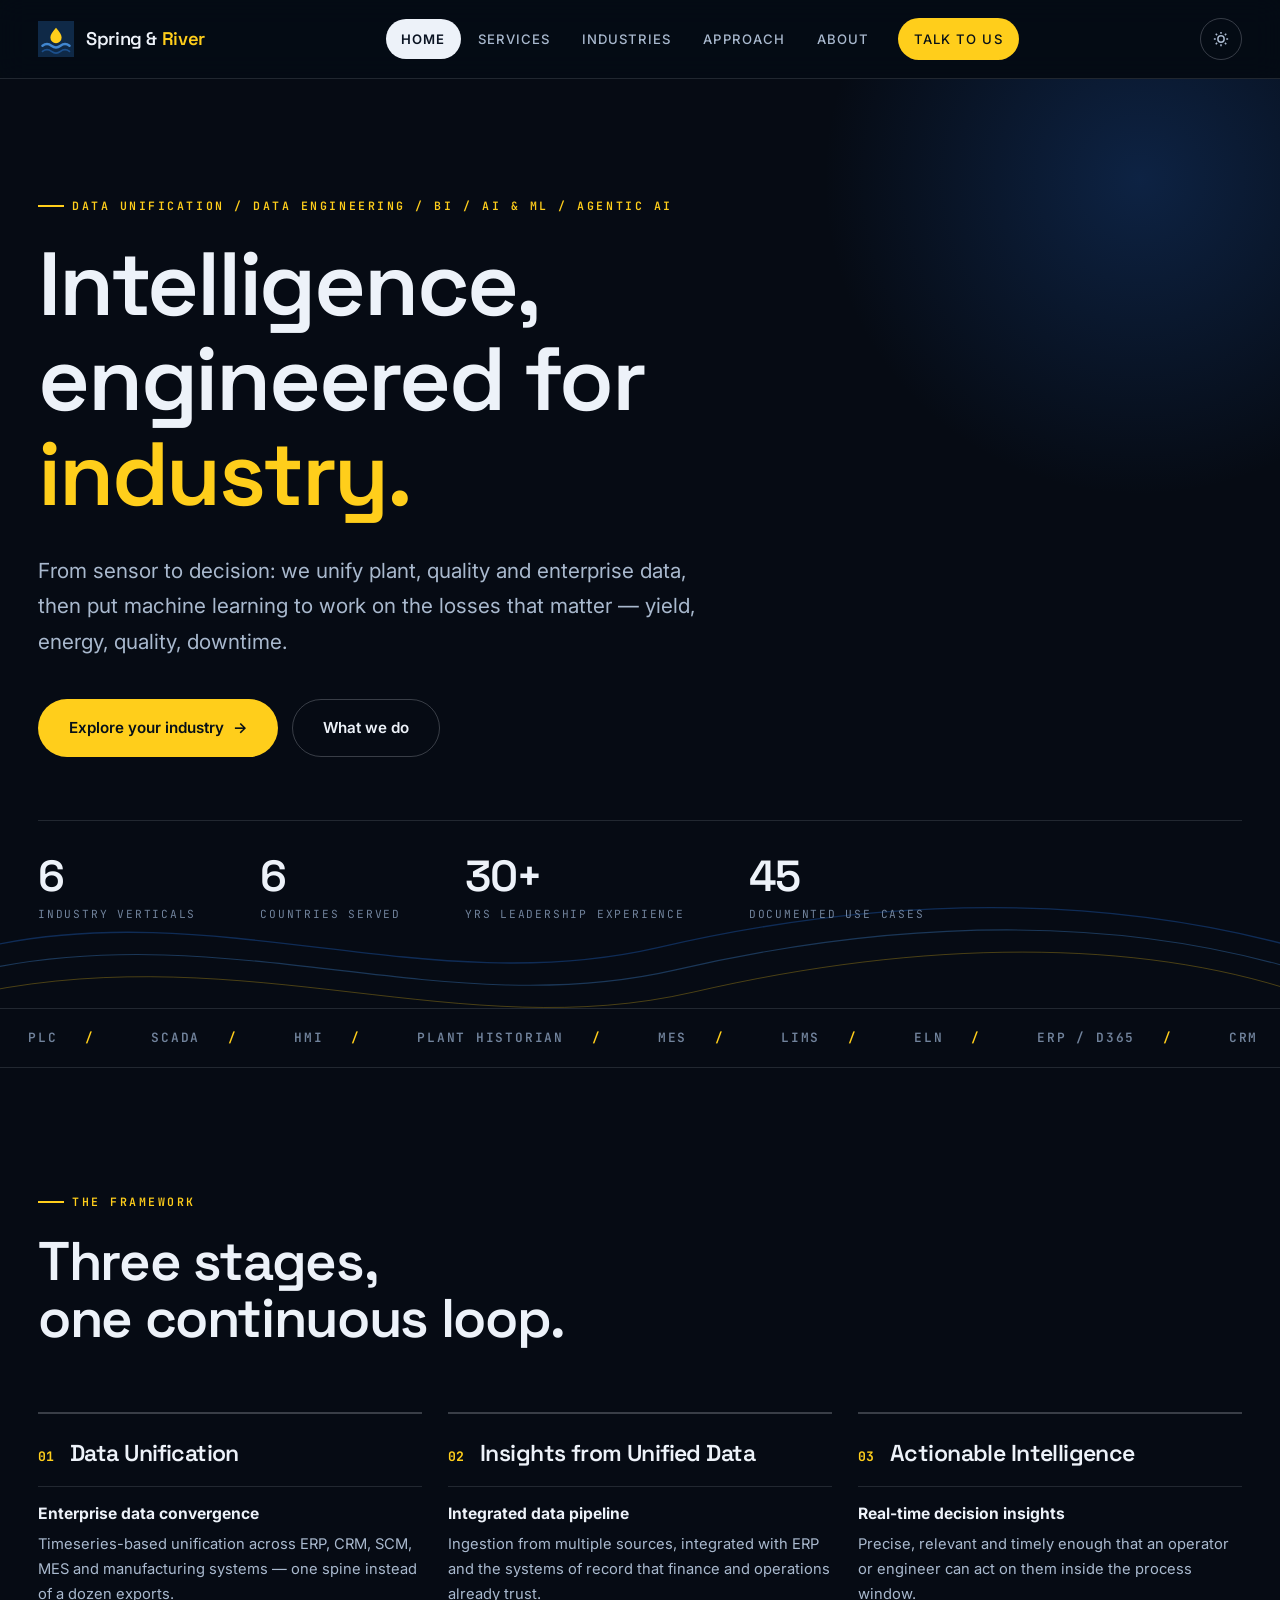
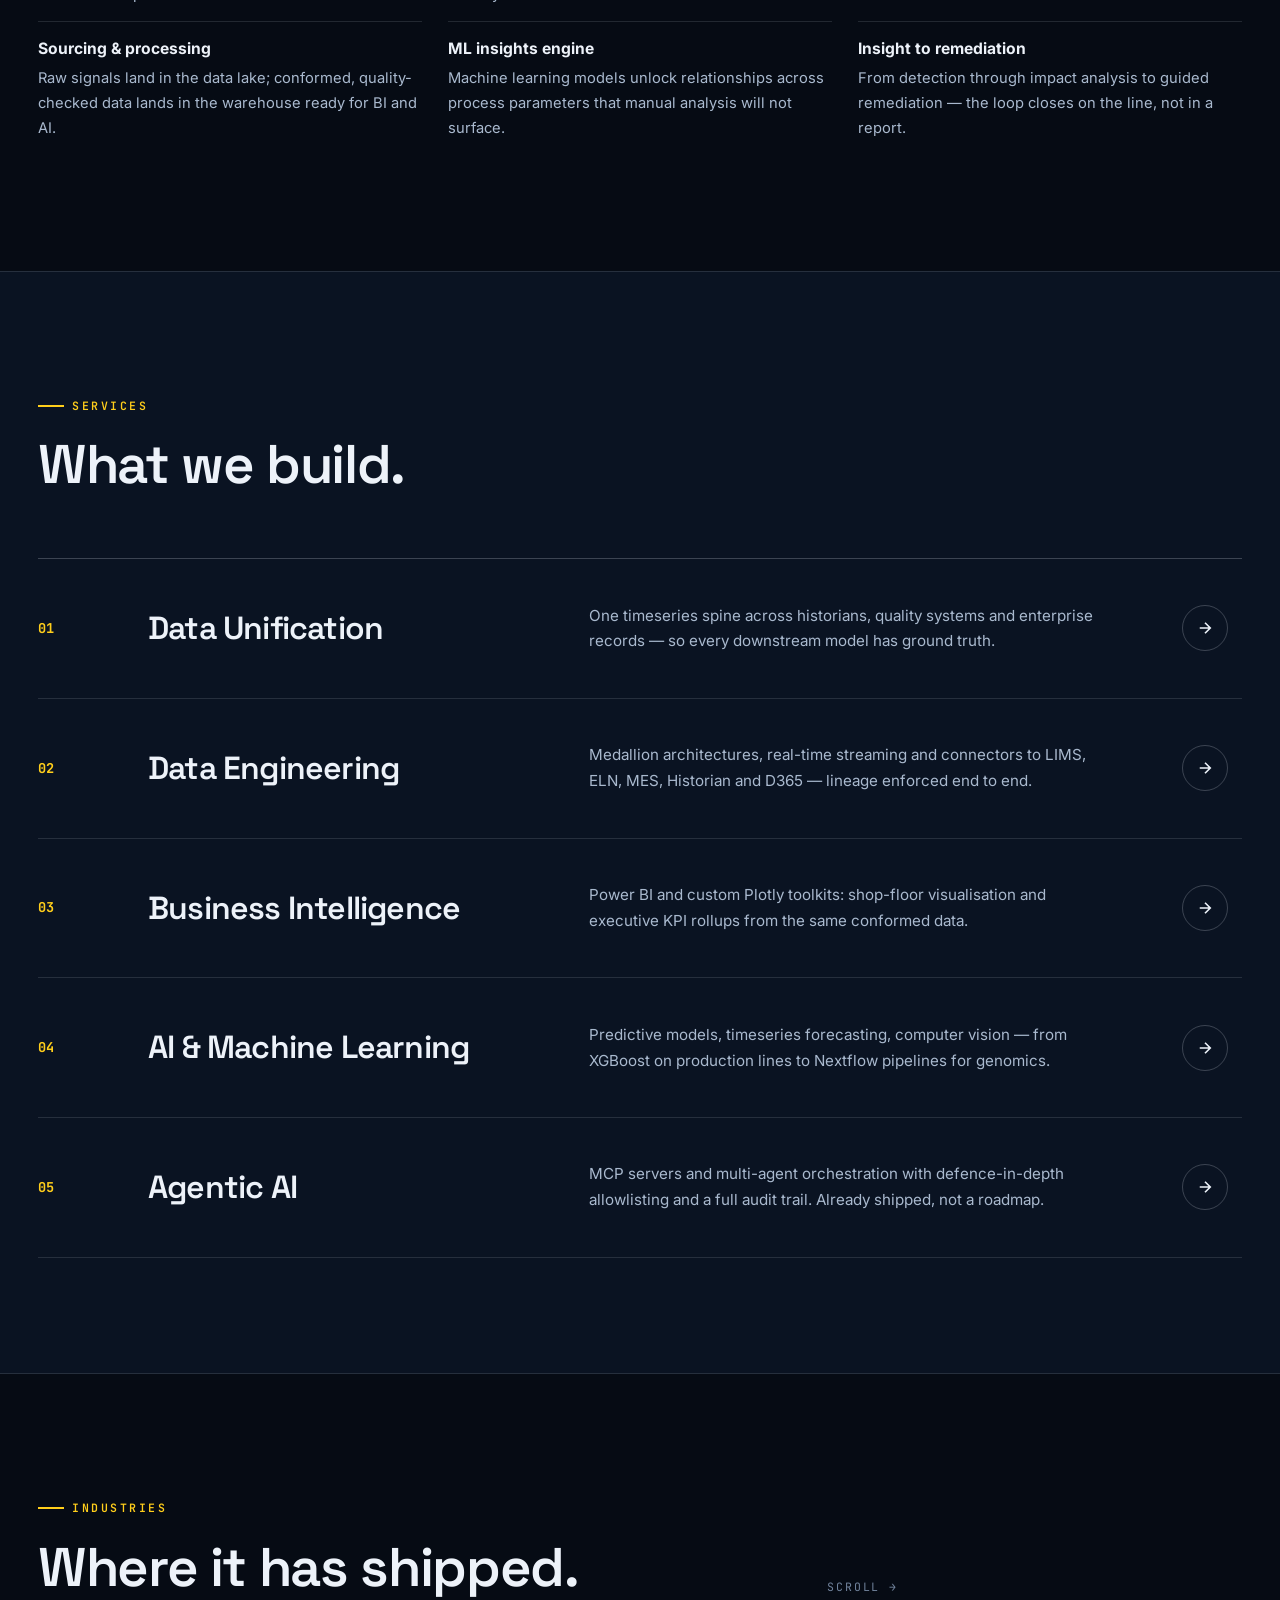
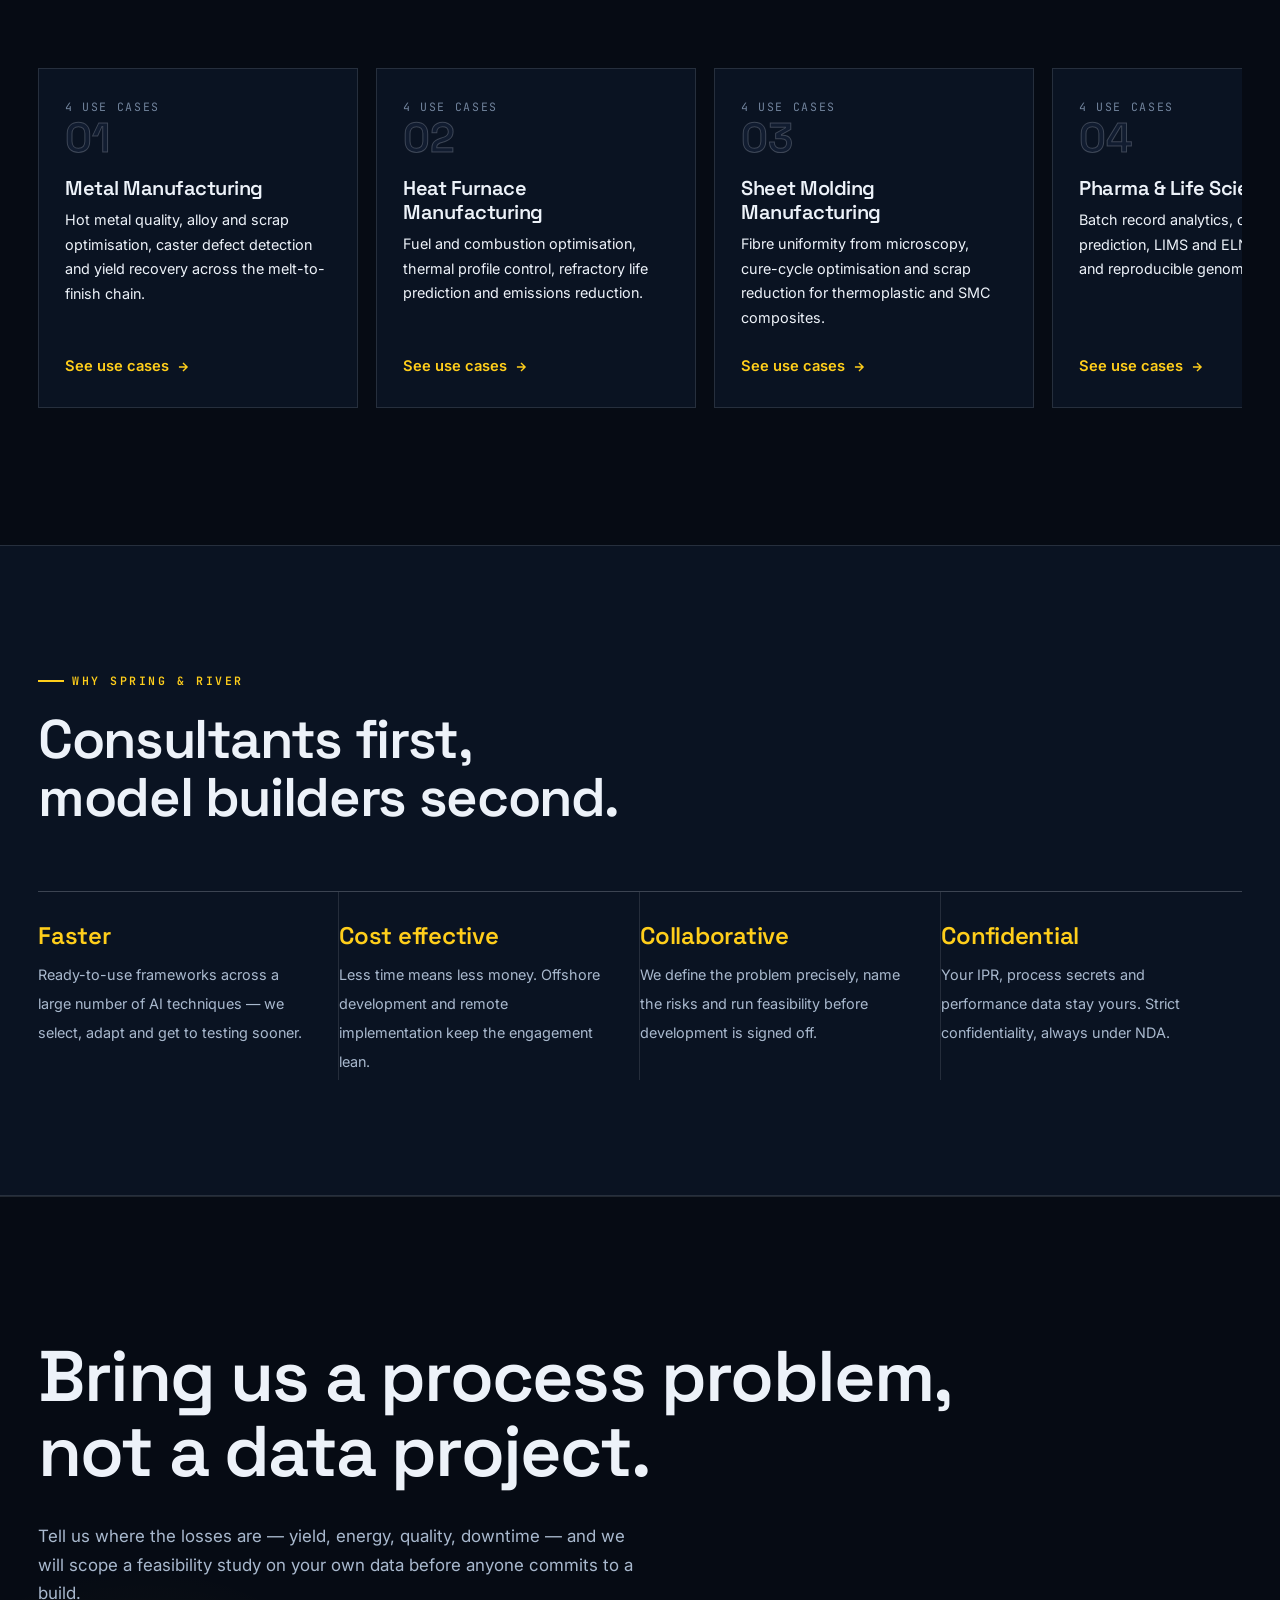
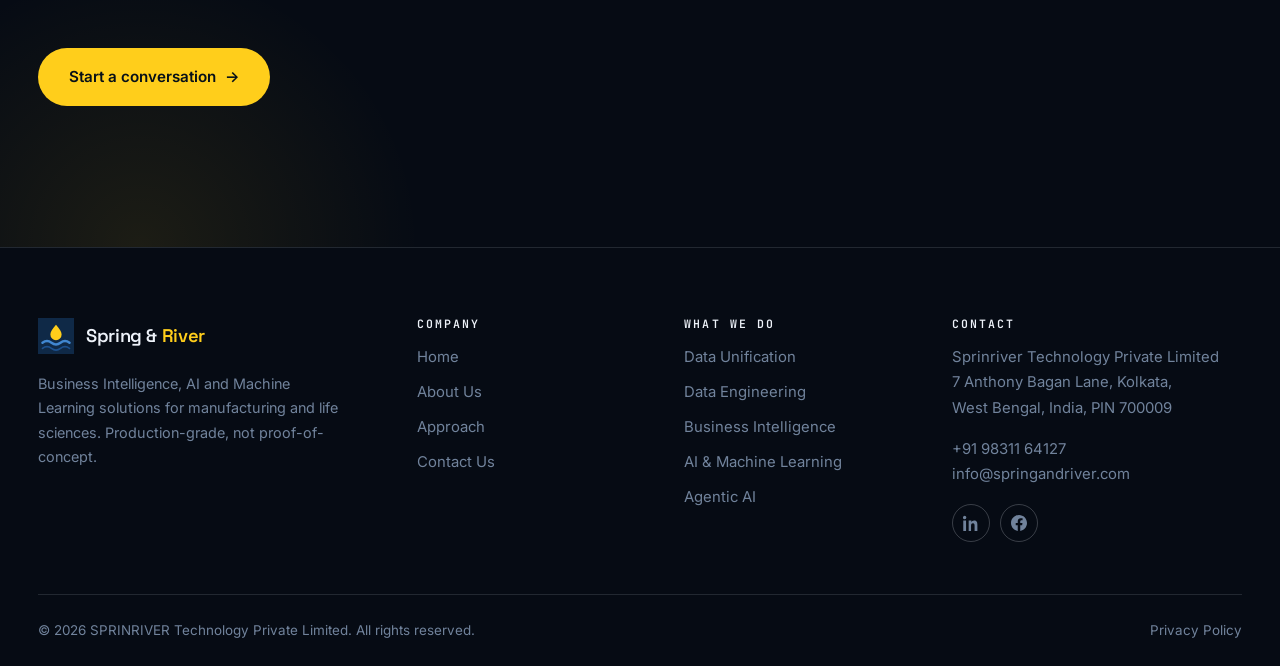
==== commit 90932a39: "Add light/dark theme toggle, name all five capabilities in hero - Header toggle (sun/moon) switches " ====
--- a/index.html
+++ b/index.html
@@ -18,7 +18,10 @@
 <link rel="preconnect" href="https://fonts.gstatic.com" crossorigin>
 <link href="https://fonts.googleapis.com/css2?family=Inter:wght@400;500;600;700&family=Space+Grotesk:wght@500;600;700&family=JetBrains+Mono:wght@500;600;700&display=swap" rel="stylesheet">
 <link rel="stylesheet" href="assets/css/styles.css">
-<script>document.documentElement.className += " js";</script>
+<script>
+document.documentElement.className += " js";
+try { if (localStorage.getItem("theme") === "light") document.documentElement.setAttribute("data-theme", "light"); } catch (e) {}
+</script>
 </head>
 <body>
 <a class="skip-link" href="#main">Skip to content</a>
@@ -28,7 +31,6 @@
       <img class="brand__mark" src="assets/img/logo.svg" alt="" width="34" height="34">
       <span class="brand__name">Spring &amp; <em>River</em></span>
     </a>
-    <button class="nav-toggle" type="button" aria-label="Toggle navigation" aria-expanded="false" aria-controls="site-nav"><span></span></button>
     <nav class="nav" id="site-nav">
       <a href="index.html" aria-current="page">Home</a>
       <a href="services.html">Services</a>
@@ -37,6 +39,13 @@
       <a href="about.html">About</a>
       <a class="btn btn--primary header-cta" href="contact.html">Talk to us</a>
     </nav>
+    <div class="header-tools">
+      <button class="theme-toggle" type="button" aria-label="Switch to light theme">
+        <svg class="icon-sun" viewBox="0 0 24 24" fill="none" stroke="currentColor" stroke-width="2"><circle cx="12" cy="12" r="4.2"/><path d="M12 2.5v2.5M12 19v2.5M2.5 12H5M19 12h2.5M5 5l1.8 1.8M17.2 17.2 19 19M19 5l-1.8 1.8M6.8 17.2 5 19"/></svg>
+        <svg class="icon-moon" viewBox="0 0 24 24" fill="none" stroke="currentColor" stroke-width="2"><path d="M20.5 14.5A8.5 8.5 0 0 1 9.5 3.5a8.5 8.5 0 1 0 11 11z"/></svg>
+      </button>
+      <button class="nav-toggle" type="button" aria-label="Toggle navigation" aria-expanded="false" aria-controls="site-nav"><span></span></button>
+    </div>
   </div>
 </header>
 <main id="main">
@@ -48,9 +57,9 @@
     <path d="M-20 170 C 280 110, 520 230, 780 170 S 1280 110, 1460 170" stroke="#FFCE1B" stroke-width="1" opacity=".35"/>
   </svg>
   <div class="wrap">
-    <span class="eyebrow reveal">AI &middot; ML &middot; Business Intelligence</span>
+    <span class="eyebrow reveal">Data Unification / Data Engineering / BI / AI &amp; ML / Agentic AI</span>
     <h1 class="reveal">Intelligence, engineered for <span class="accent">industry.</span></h1>
-    <p class="hero__lede reveal">We unify plant, quality and enterprise data, then put machine learning to work on the losses that matter &mdash; yield, energy, quality and downtime.</p>
+    <p class="hero__lede reveal">From sensor to decision: we unify plant, quality and enterprise data, then put machine learning to work on the losses that matter &mdash; yield, energy, quality, downtime.</p>
     <div class="hero__actions reveal">
       <a class="btn btn--primary" href="industries.html">Explore your industry <span class="btn__arrow">&rarr;</span></a>
       <a class="btn btn--ghost" href="services.html">What we do</a>
--- a/assets/css/styles.css
+++ b/assets/css/styles.css
@@ -22,8 +22,18 @@
   --t-mid: #A9B9CE;   /* body */
   --t-low: #71839C;   /* captions */
 
+  /* amber that is readable AS TEXT on the current ground; the graphic amber
+     (buttons, bars) stays --amber in both themes */
+  --accent-text: var(--amber);
+  /* ink used ON amber surfaces — constant across themes */
+  --on-amber: #071018;
+
+  --header-bg: rgba(6, 11, 20, .82);
+  --glow-blue: rgba(27, 79, 156, .35);
+
   --hairline: rgba(237, 242, 249, .12);
   --hairline-strong: rgba(237, 242, 249, .22);
+  color-scheme: dark;
 
   --font-display: "Space Grotesk", "Inter", -apple-system, "Segoe UI", sans-serif;
   --font-sans: "Inter", -apple-system, BlinkMacSystemFont, "Segoe UI", Roboto, Arial, sans-serif;
@@ -32,6 +42,23 @@
   --wrap: 1260px;
   --gut: 28px;
   --ease: cubic-bezier(.16, .84, .44, 1);
+}
+
+/* ---------- light theme ---------- */
+[data-theme="light"] {
+  --ink-0: #F7F7F3;
+  --ink-1: #FFFFFF;
+  --ink-2: #E9ECE6;
+  --t-hi:  #0C1524;
+  --t-mid: #45536A;
+  --t-low: #66738A;
+  --accent-text: #7A6200;
+  --blue: #1B4F9C;
+  --header-bg: rgba(247, 247, 243, .85);
+  --glow-blue: rgba(27, 79, 156, .10);
+  --hairline: rgba(12, 21, 36, .12);
+  --hairline-strong: rgba(12, 21, 36, .24);
+  color-scheme: light;
 }
 
 /* ---------- reset ---------- */
@@ -41,10 +68,11 @@
   margin: 0; font-family: var(--font-sans); font-size: 17px; line-height: 1.7;
   color: var(--t-mid); background: var(--ink-0);
   -webkit-font-smoothing: antialiased;
+  transition: background-color .25s, color .25s;
 }
 img, svg { max-width: 100%; display: block; }
 a { color: var(--t-hi); text-decoration: none; }
-p a, .prose a, dd a { color: var(--amber); }
+p a, .prose a, dd a { color: var(--accent-text); }
 p a:hover, .prose a:hover, dd a:hover { text-decoration: underline; }
 h1, h2, h3, h4, h5 {
   font-family: var(--font-display); color: var(--t-hi);
@@ -59,11 +87,11 @@
 
 .skip-link {
   position: absolute; left: -9999px; top: 0; z-index: 200;
-  background: var(--amber); color: var(--ink-0); padding: 10px 18px; font-weight: 600;
+  background: var(--amber); color: var(--on-amber); padding: 10px 18px; font-weight: 600;
 }
 .skip-link:focus { left: 0; }
 
-::selection { background: var(--amber); color: var(--ink-0); }
+::selection { background: var(--amber); color: var(--on-amber); }
 
 /* ---------- layout ---------- */
 .wrap { width: 100%; max-width: var(--wrap); margin-inline: auto; padding-inline: var(--gut); }
@@ -82,9 +110,9 @@
 .eyebrow {
   display: inline-flex; align-items: center; gap: .7em;
   font-family: var(--font-mono); font-size: .72rem; font-weight: 600;
-  letter-spacing: .22em; text-transform: uppercase; color: var(--amber); margin-bottom: 1.3rem;
-}
-.eyebrow::before { content: ""; width: 26px; height: 2px; background: var(--amber); }
+  letter-spacing: .22em; text-transform: uppercase; color: var(--accent-text); margin-bottom: 1.3rem;
+}
+.eyebrow::before { content: ""; width: 26px; height: 2px; background: var(--amber); flex: none; }
 .lede { font-size: clamp(1.05rem, 1.5vw, 1.22rem); color: var(--t-mid); max-width: 62ch; }
 .section-head { max-width: 860px; margin-bottom: clamp(40px, 5vw, 72px); }
 
@@ -96,23 +124,23 @@
   transition: transform .18s var(--ease), background .18s, box-shadow .18s, color .18s, border-color .18s;
 }
 .btn:hover { transform: translateY(-2px); }
-.btn--primary { background: var(--amber); color: var(--ink-0); }
+.btn--primary { background: var(--amber); color: var(--on-amber); }
 .btn--primary:hover { background: var(--amber-hi); box-shadow: 0 8px 30px rgba(255, 206, 27, .22); }
 .btn--ghost { border-color: var(--hairline-strong); color: var(--t-hi); }
-.btn--ghost:hover { border-color: var(--amber); color: var(--amber); }
+.btn--ghost:hover { border-color: var(--amber); color: var(--accent-text); }
 .btn--outline { border-color: var(--hairline-strong); color: var(--t-hi); background: transparent; }
-.btn--outline:hover { border-color: var(--amber); color: var(--amber); }
+.btn--outline:hover { border-color: var(--amber); color: var(--accent-text); }
 .btn__arrow { transition: transform .18s var(--ease); }
 .btn:hover .btn__arrow { transform: translateX(4px); }
 
-.textlink { display: inline-flex; align-items: center; gap: .5em; font-weight: 600; font-size: .92rem; color: var(--amber); }
+.textlink { display: inline-flex; align-items: center; gap: .5em; font-weight: 600; font-size: .92rem; color: var(--accent-text); }
 .textlink svg { transition: transform .18s var(--ease); }
 .textlink:hover svg { transform: translateX(4px); }
 
 /* ---------- header ---------- */
 .site-header {
   position: sticky; top: 0; z-index: 90;
-  background: rgba(6, 11, 20, .82);
+  background: var(--header-bg);
   backdrop-filter: saturate(160%) blur(14px);
   border-bottom: 1px solid var(--hairline);
 }
@@ -128,9 +156,9 @@
   transition: color .16s, background .16s;
 }
 .nav a:hover { color: var(--t-hi); background: var(--ink-2); }
-.nav a[aria-current="page"] { color: var(--ink-0); background: var(--t-hi); font-weight: 600; }
+.nav a[aria-current="page"] { color: var(--ink-1); background: var(--t-hi); font-weight: 600; }
 .header-cta { margin-left: 12px; padding: 11px 22px; font-size: .82rem; letter-spacing: .06em; text-transform: uppercase; }
-.nav a.header-cta { color: var(--ink-0); background: var(--amber); }
+.nav a.header-cta { color: var(--on-amber); background: var(--amber); }
 .nav a.header-cta:hover { background: var(--amber-hi); }
 
 .nav-toggle {
@@ -146,6 +174,20 @@
 .nav-toggle[aria-expanded="true"] span { background: transparent; }
 .nav-toggle[aria-expanded="true"] span::before { transform: translateY(6px) rotate(45deg); }
 .nav-toggle[aria-expanded="true"] span::after  { transform: translateY(-6px) rotate(-45deg); }
+
+/* ---------- theme toggle ---------- */
+.theme-toggle {
+  width: 42px; height: 42px; flex: none; display: grid; place-items: center;
+  background: none; border: 1px solid var(--hairline-strong); border-radius: 999px;
+  color: var(--t-mid); cursor: pointer; transition: color .16s, border-color .16s, transform .18s var(--ease);
+}
+.theme-toggle:hover { color: var(--accent-text); border-color: var(--amber); transform: rotate(15deg); }
+.theme-toggle svg { width: 18px; height: 18px; }
+.theme-toggle .icon-sun { display: block; }
+.theme-toggle .icon-moon { display: none; }
+[data-theme="light"] .theme-toggle .icon-sun { display: none; }
+[data-theme="light"] .theme-toggle .icon-moon { display: block; }
+.header-tools { display: flex; align-items: center; gap: 12px; }
 
 /* ---------- hero: full-viewport typographic statement ---------- */
 .hero {
@@ -157,7 +199,7 @@
 .hero__art { position: absolute; inset: auto 0 -2px 0; width: 100%; height: auto; opacity: .9; pointer-events: none; }
 .hero__glow {
   position: absolute; right: -220px; top: -260px; width: 720px; height: 720px;
-  background: radial-gradient(circle, rgba(27, 79, 156, .35) 0%, transparent 62%); pointer-events: none;
+  background: radial-gradient(circle, var(--glow-blue) 0%, transparent 62%); pointer-events: none;
 }
 .hero > .wrap { position: relative; z-index: 2; }
 .hero h1 { max-width: 15ch; margin-bottom: .35em; }
@@ -166,7 +208,7 @@
 .hero__actions { display: flex; flex-wrap: wrap; gap: 14px; }
 .hero__stats { display: flex; flex-wrap: wrap; gap: clamp(28px, 5vw, 72px); margin-top: clamp(48px, 7vh, 84px); padding-top: 34px; border-top: 1px solid var(--hairline); }
 .hero__stat b { display: block; font-family: var(--font-display); font-size: clamp(2rem, 3.4vw, 3rem); font-weight: 600; color: var(--t-hi); line-height: 1; letter-spacing: -.03em; }
-.hero__stat b i { font-style: normal; color: var(--amber); }
+.hero__stat b i { font-style: normal; color: var(--accent-text); }
 .hero__stat span { font-family: var(--font-mono); font-size: .7rem; letter-spacing: .16em; text-transform: uppercase; color: var(--t-low); }
 
 /* ---------- marquee ticker ---------- */
@@ -178,7 +220,7 @@
   text-transform: uppercase; color: var(--t-low); white-space: nowrap; padding: 0 28px;
   display: inline-flex; align-items: center; gap: 28px;
 }
-.ticker__item::after { content: "/"; color: var(--amber); }
+.ticker__item::after { content: "/"; color: var(--accent-text); }
 @keyframes ticker { to { transform: translateX(-50%); } }
 @media (prefers-reduced-motion: reduce) {
   .ticker__track { animation: none; flex-wrap: wrap; width: auto; }
@@ -194,7 +236,7 @@
 .grid--3 { counter-reset: pillar; }
 .pillar { counter-increment: pillar; }
 .pillar__head::before {
-  font-family: var(--font-mono); font-size: .82rem; font-weight: 700; color: var(--amber);
+  font-family: var(--font-mono); font-size: .82rem; font-weight: 700; color: var(--accent-text);
 }
 .pillar__item { padding: 14px 0; border-top: 1px solid var(--hairline); }
 .pillar__item b { display: block; color: var(--t-hi); font-size: .98rem; margin-bottom: .25em; }
@@ -208,7 +250,7 @@
   transition: background .2s, padding-left .25s var(--ease);
 }
 .index__row:hover { background: linear-gradient(90deg, var(--ink-1), transparent 70%); padding-left: 18px; }
-.index__num { font-family: var(--font-mono); font-size: .85rem; font-weight: 700; color: var(--amber); }
+.index__num { font-family: var(--font-mono); font-size: .85rem; font-weight: 700; color: var(--accent-text); }
 .index__row h3 { margin: 0; font-size: clamp(1.35rem, 2.6vw, 2rem); }
 .index__row p { margin: 0; font-size: .95rem; color: var(--t-mid); max-width: 52ch; }
 .index__arrow {
@@ -216,7 +258,7 @@
   display: grid; place-items: center; color: var(--t-hi);
   transition: background .2s, border-color .2s, color .2s, transform .25s var(--ease);
 }
-.index__row:hover .index__arrow { background: var(--amber); border-color: var(--amber); color: var(--ink-0); transform: translateX(6px); }
+.index__row:hover .index__arrow { background: var(--amber); border-color: var(--amber); color: var(--on-amber); transform: translateX(6px); }
 .index__arrow svg { width: 18px; height: 18px; }
 
 /* ---------- industries rail (home) ---------- */
@@ -249,7 +291,7 @@
 .card p:last-child { margin-bottom: 0; font-size: .95rem; }
 .card__icon { display: none; }
 a.card { display: block; }
-a.card::after { content: "→"; display: inline-block; margin-top: 14px; color: var(--amber); font-size: 1.1rem; transition: transform .2s var(--ease); }
+a.card::after { content: "→"; display: inline-block; margin-top: 14px; color: var(--accent-text); font-size: 1.1rem; transition: transform .2s var(--ease); }
 a.card:hover::after { transform: translateX(6px); }
 
 /* ---------- service blocks (services page) ---------- */
@@ -277,7 +319,7 @@
 .usecase p { font-size: .95rem; margin-bottom: .7em; }
 .usecase__outcome {
   display: inline-flex; align-items: center; gap: .5em; font-size: .83rem; font-weight: 600;
-  color: var(--amber); background: rgba(255, 206, 27, .08); border: 1px solid rgba(255, 206, 27, .25);
+  color: var(--accent-text); background: rgba(255, 206, 27, .10); border: 1px solid rgba(255, 206, 27, .35);
   border-radius: 999px; padding: 6px 14px;
 }
 
@@ -289,7 +331,7 @@
 }
 .ind-card:hover { border-color: var(--amber); transform: translateY(-5px); }
 .ind-card::after { display: none; }
-.ind-card__icon { width: 42px; height: 42px; color: var(--amber); margin-bottom: 18px; }
+.ind-card__icon { width: 42px; height: 42px; color: var(--accent-text); margin-bottom: 18px; }
 .ind-card h3 { font-size: 1.16rem; margin-bottom: .4em; }
 .ind-card p { font-size: .92rem; flex: 1; }
 .ind-card__link { margin-top: 16px; }
@@ -299,7 +341,7 @@
 .ind-block__head { display: flex; align-items: flex-start; gap: 22px; margin-bottom: 40px; }
 .ind-block__badge {
   flex: none; width: 60px; height: 60px; display: grid; place-items: center;
-  border: 1px solid var(--hairline-strong); border-radius: 999px; color: var(--amber);
+  border: 1px solid var(--hairline-strong); border-radius: 999px; color: var(--accent-text);
 }
 .ind-block__badge svg { width: 28px; height: 28px; }
 .ind-block__head h2 { margin-bottom: .25em; }
@@ -317,7 +359,7 @@
 /* ---------- approach ---------- */
 .phase { display: grid; grid-template-columns: 220px 1fr; gap: 38px; padding: clamp(34px, 4vw, 54px) 0; border-top: 1px solid var(--hairline); }
 .phase:last-of-type { border-bottom: 1px solid var(--hairline); }
-.phase__label { font-family: var(--font-mono); font-size: .72rem; letter-spacing: .16em; text-transform: uppercase; color: var(--amber); padding-top: 8px; }
+.phase__label { font-family: var(--font-mono); font-size: .72rem; letter-spacing: .16em; text-transform: uppercase; color: var(--accent-text); padding-top: 8px; }
 .phase__label b {
   display: block; font-family: var(--font-display); font-size: clamp(2.4rem, 4vw, 3.6rem); font-weight: 600;
   color: transparent; -webkit-text-stroke: 1.5px var(--hairline-strong); letter-spacing: -.02em; margin-bottom: .2em;
@@ -331,13 +373,13 @@
 .stat-strip { display: grid; grid-template-columns: repeat(auto-fit, minmax(min(240px, 100%), 1fr)); gap: 0; border-top: 1px solid var(--hairline-strong); }
 .stat-strip > div { padding: 30px 28px 4px 0; border-right: 1px solid var(--hairline); }
 .stat-strip > div:last-child { border-right: 0; }
-.stat-strip b { display: block; font-family: var(--font-display); font-size: 1.5rem; font-weight: 600; color: var(--amber); letter-spacing: -.01em; line-height: 1.2; margin-bottom: .4em; }
+.stat-strip b { display: block; font-family: var(--font-display); font-size: 1.5rem; font-weight: 600; color: var(--accent-text); letter-spacing: -.01em; line-height: 1.2; margin-bottom: .4em; }
 .stat-strip span { font-size: .9rem; color: var(--t-mid); }
 
 /* ---------- team ---------- */
 .person { background: var(--ink-1); border: 1px solid var(--hairline); padding: 28px 26px; }
 .person__name { font-family: var(--font-display); font-size: 1.14rem; color: var(--t-hi); font-weight: 600; margin-bottom: .1em; }
-.person__role { font-family: var(--font-mono); font-size: .71rem; letter-spacing: .12em; text-transform: uppercase; color: var(--amber); margin-bottom: 1.1em; }
+.person__role { font-family: var(--font-mono); font-size: .71rem; letter-spacing: .12em; text-transform: uppercase; color: var(--accent-text); margin-bottom: 1.1em; }
 .person p { font-size: .92rem; margin-bottom: .8em; }
 .person p:last-child { margin-bottom: 0; }
 
@@ -368,7 +410,7 @@
 .field textarea { min-height: 140px; resize: vertical; }
 .contact-info { background: var(--ink-1); border: 1px solid var(--hairline); padding: 32px 30px; }
 .contact-info dl { margin: 0; }
-.contact-info dt { font-family: var(--font-mono); font-size: .7rem; letter-spacing: .14em; text-transform: uppercase; color: var(--amber); margin-bottom: .35em; }
+.contact-info dt { font-family: var(--font-mono); font-size: .7rem; letter-spacing: .14em; text-transform: uppercase; color: var(--accent-text); margin-bottom: .35em; }
 .contact-info dd { margin: 0 0 22px; font-size: .96rem; color: var(--t-hi); }
 .contact-info dd:last-child { margin-bottom: 0; }
 .form-note { font-size: .84rem; color: var(--t-low); }
@@ -382,7 +424,7 @@
   content: counter(step, decimal-leading-zero); position: absolute; left: 0; top: 1px;
   width: 32px; height: 32px; display: grid; place-items: center; border-radius: 999px;
   font-family: var(--font-mono); font-size: .74rem; font-weight: 700;
-  color: var(--amber); border: 1px solid rgba(255, 206, 27, .4);
+  color: var(--accent-text); border: 1px solid rgba(255, 206, 27, .5);
 }
 .steps b { display: block; color: var(--t-hi); font-size: .97rem; margin-bottom: .15em; }
 .steps span { display: block; color: var(--t-mid); font-size: .89rem; line-height: 1.55; }
@@ -400,7 +442,7 @@
 .faq__item summary::-webkit-details-marker { display: none; }
 .faq__item summary::after {
   content: "+"; flex: none; width: 34px; height: 34px; display: grid; place-items: center; border-radius: 999px;
-  font-family: var(--font-mono); font-size: 1.1rem; color: var(--amber);
+  font-family: var(--font-mono); font-size: 1.1rem; color: var(--accent-text);
   border: 1px solid var(--hairline-strong); transition: transform .2s var(--ease), border-color .2s;
 }
 .faq__item[open] summary::after { content: "\2212"; transform: rotate(180deg); border-color: var(--amber); }
@@ -417,13 +459,13 @@
 }
 .integrations__note { margin: 18px 0 0; font-size: .9rem; color: var(--t-low); }
 .countries { margin-top: 48px; display: flex; align-items: center; gap: 18px; flex-wrap: wrap; }
-.countries__label { font-family: var(--font-mono); font-size: .72rem; letter-spacing: .16em; text-transform: uppercase; color: var(--amber); font-weight: 600; }
+.countries__label { font-family: var(--font-mono); font-size: .72rem; letter-spacing: .16em; text-transform: uppercase; color: var(--accent-text); font-weight: 600; }
 
 /* ---------- footer ---------- */
 .site-footer { background: var(--ink-0); color: var(--t-low); padding: 70px 0 0; font-size: .93rem; border-top: 1px solid var(--hairline); }
 .site-footer h4 { color: var(--t-hi); font-size: .72rem; font-family: var(--font-mono); letter-spacing: .18em; text-transform: uppercase; margin-bottom: 1.3em; }
 .site-footer a { color: var(--t-low); transition: color .15s; }
-.site-footer a:hover { color: var(--amber); }
+.site-footer a:hover { color: var(--accent-text); }
 .footer-grid { display: grid; grid-template-columns: 1.5fr 1fr 1fr 1.3fr; gap: 44px; padding-bottom: 52px; }
 .footer-grid ul { list-style: none; padding: 0; margin: 0; }
 .footer-grid li { margin-bottom: .65em; }
@@ -435,24 +477,24 @@
 }
 .social { display: flex; gap: 10px; }
 .social a { width: 38px; height: 38px; display: grid; place-items: center; border: 1px solid var(--hairline-strong); border-radius: 999px; transition: border-color .16s, color .16s; }
-.social a:hover { border-color: var(--amber); color: var(--amber); }
+.social a:hover { border-color: var(--amber); color: var(--accent-text); }
 .social svg { width: 16px; height: 16px; }
 
 /* ---------- inner page hero ---------- */
 .page-hero { position: relative; overflow: hidden; padding: clamp(70px, 9vw, 120px) 0 clamp(50px, 6vw, 84px); border-bottom: 1px solid var(--hairline); }
 .page-hero::after {
   content: ""; position: absolute; top: -260px; right: -220px; width: 640px; height: 640px;
-  background: radial-gradient(circle, rgba(27, 79, 156, .3) 0%, transparent 62%); pointer-events: none;
+  background: radial-gradient(circle, var(--glow-blue) 0%, transparent 62%); pointer-events: none;
 }
 .page-hero > .wrap { position: relative; z-index: 2; }
 .page-hero h1 { max-width: 18ch; font-size: clamp(2.6rem, 5.6vw, 4.6rem); }
 .page-hero .lede { color: var(--t-mid); }
 .breadcrumb { font-family: var(--font-mono); font-size: .72rem; letter-spacing: .14em; text-transform: uppercase; color: var(--t-low); margin-bottom: 1.6rem; }
 .breadcrumb a { color: var(--t-low); }
-.breadcrumb a:hover { color: var(--amber); }
+.breadcrumb a:hover { color: var(--accent-text); }
 
 /* ---------- jumpnav ---------- */
-.jumpnav { background: rgba(6, 11, 20, .85); backdrop-filter: blur(12px); border-bottom: 1px solid var(--hairline); position: sticky; top: 78px; z-index: 80; }
+.jumpnav { background: var(--header-bg); backdrop-filter: blur(12px); border-bottom: 1px solid var(--hairline); position: sticky; top: 78px; z-index: 80; }
 .jumpnav__inner { display: flex; gap: 2px; overflow-x: auto; scrollbar-width: none; }
 .jumpnav__inner::-webkit-scrollbar { display: none; }
 .jumpnav a {
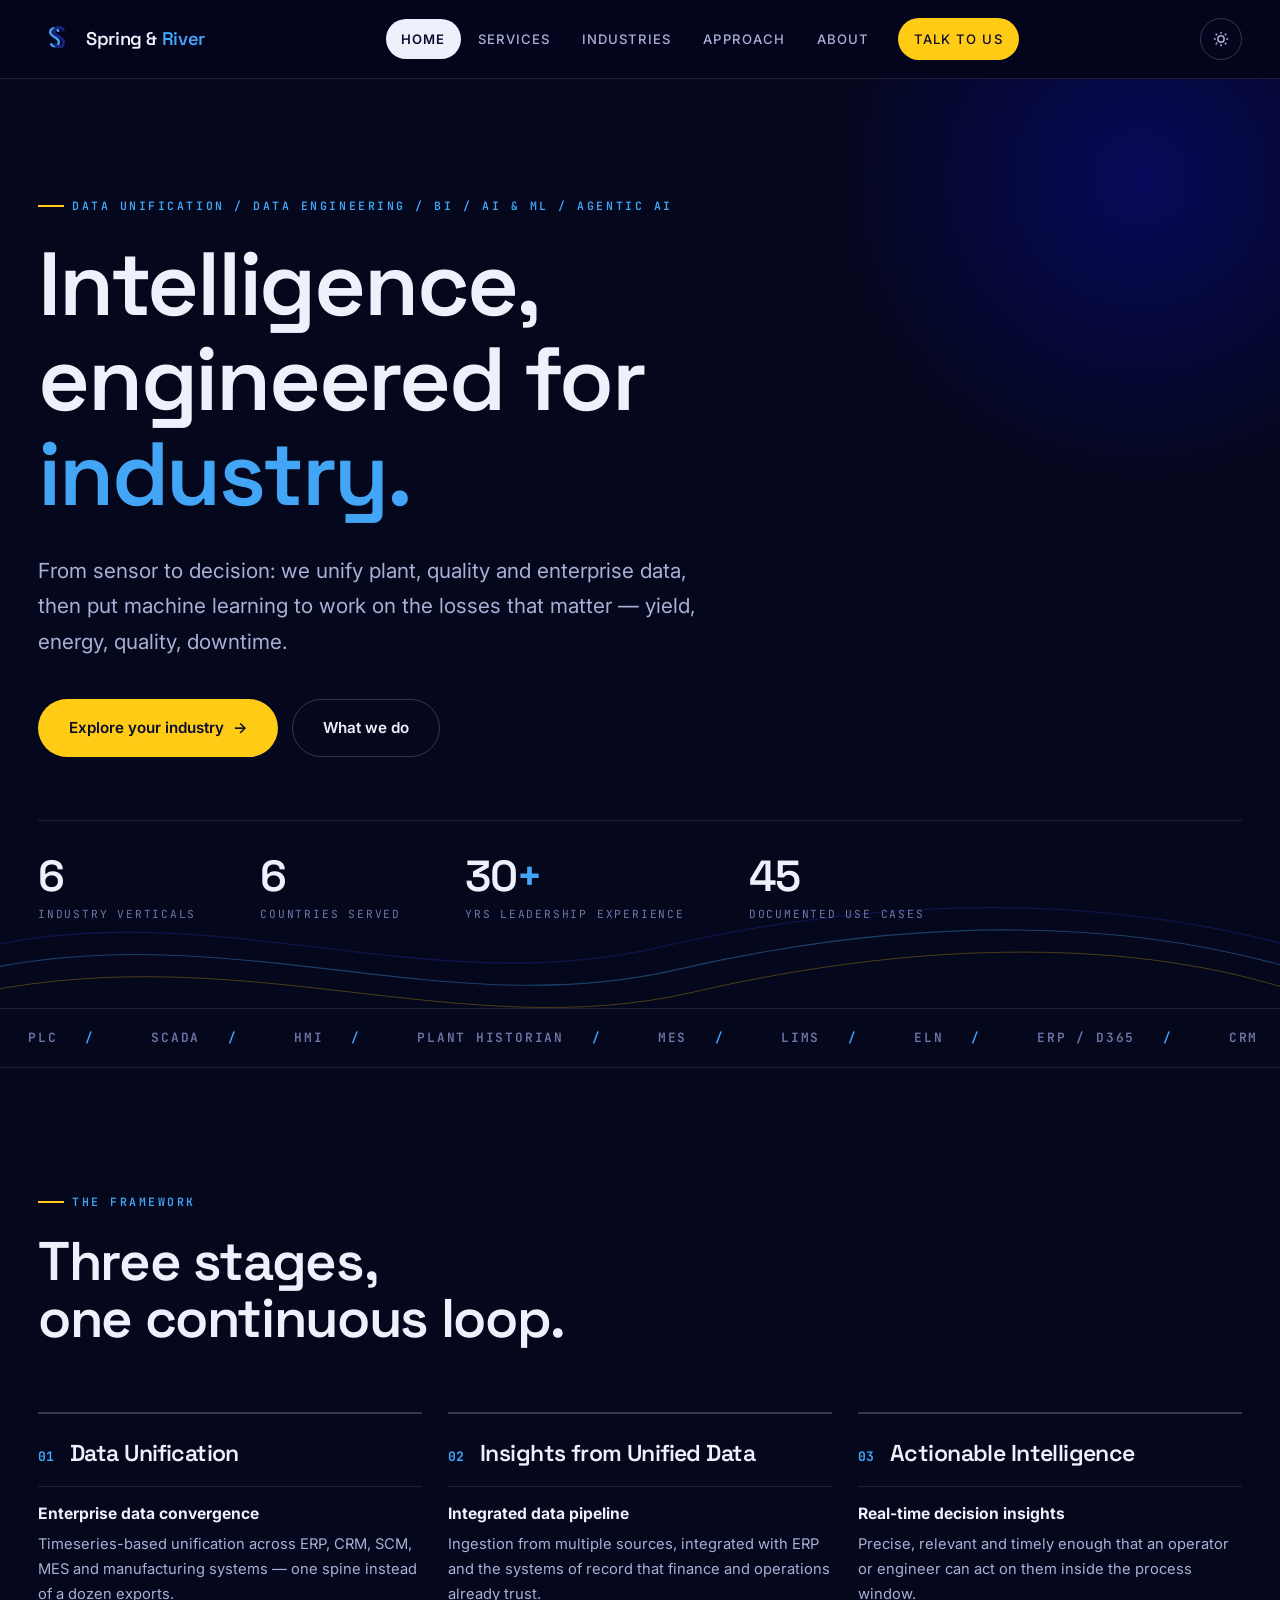
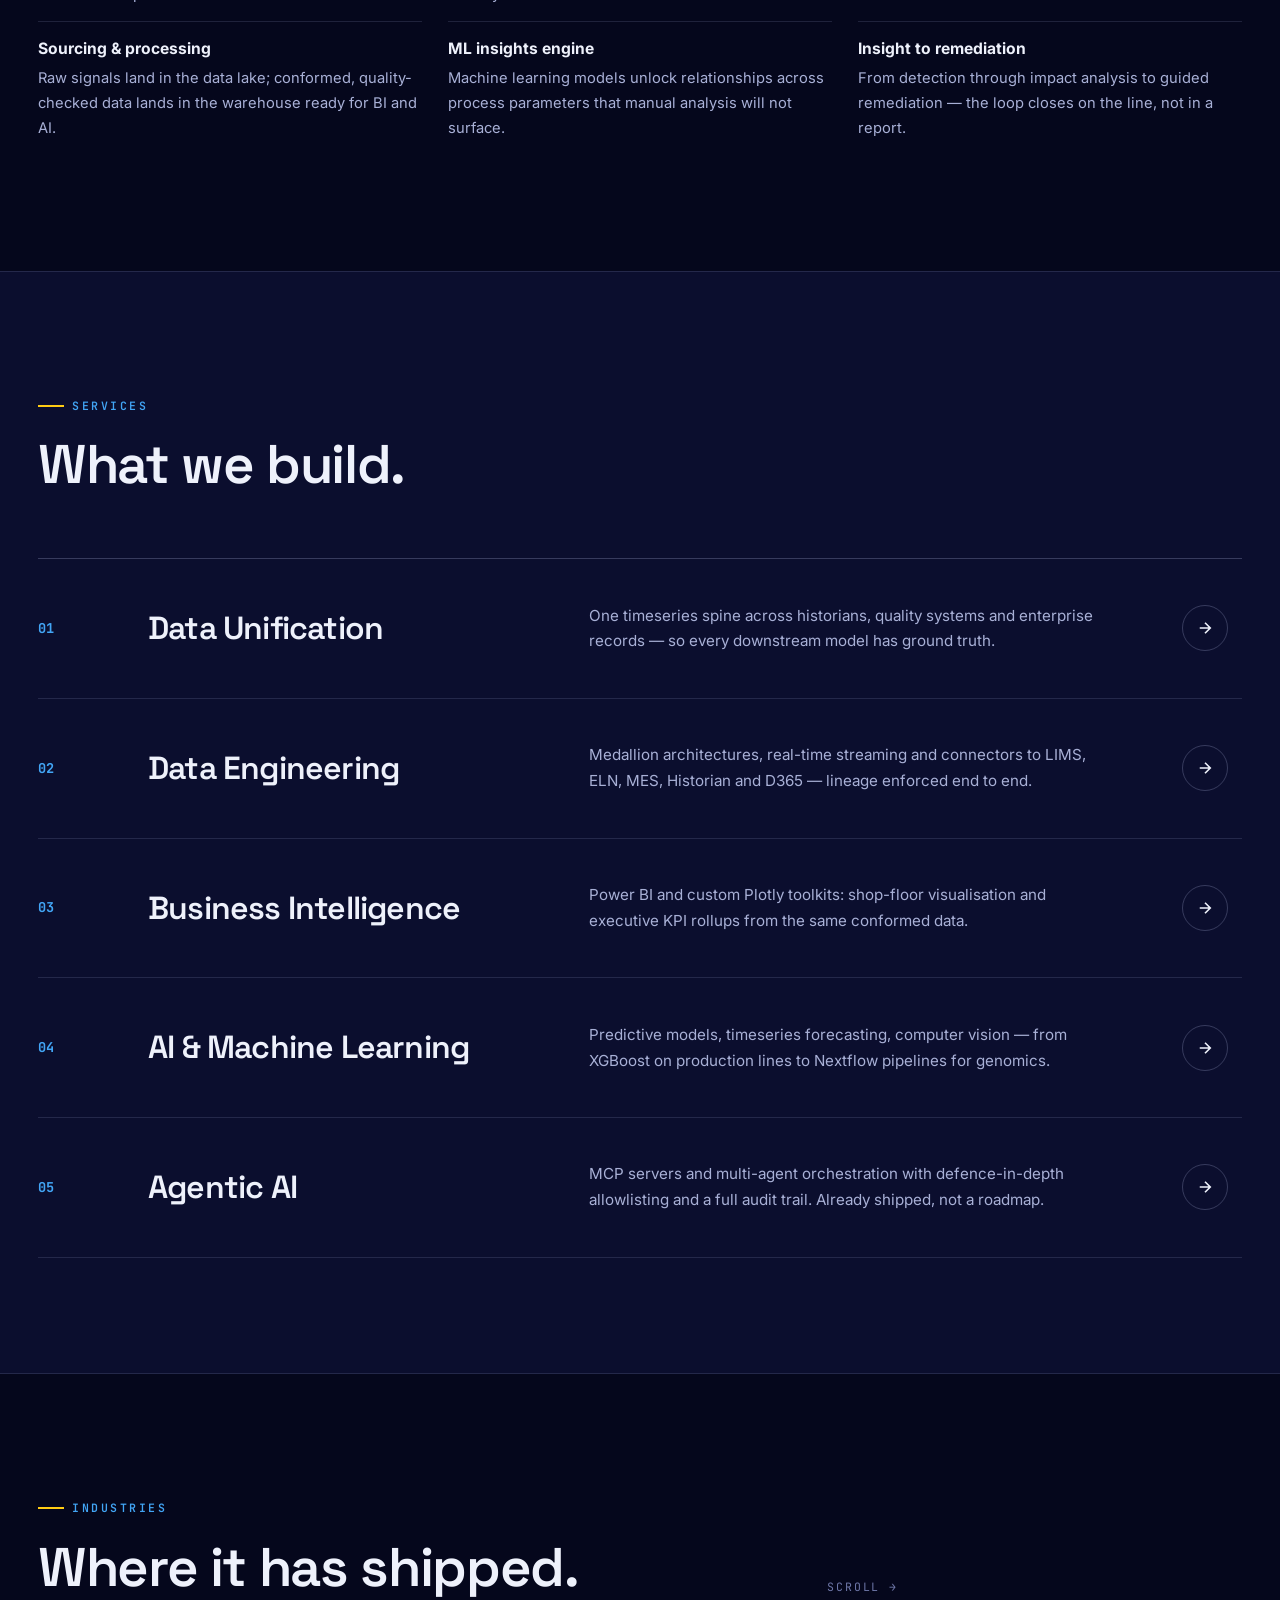
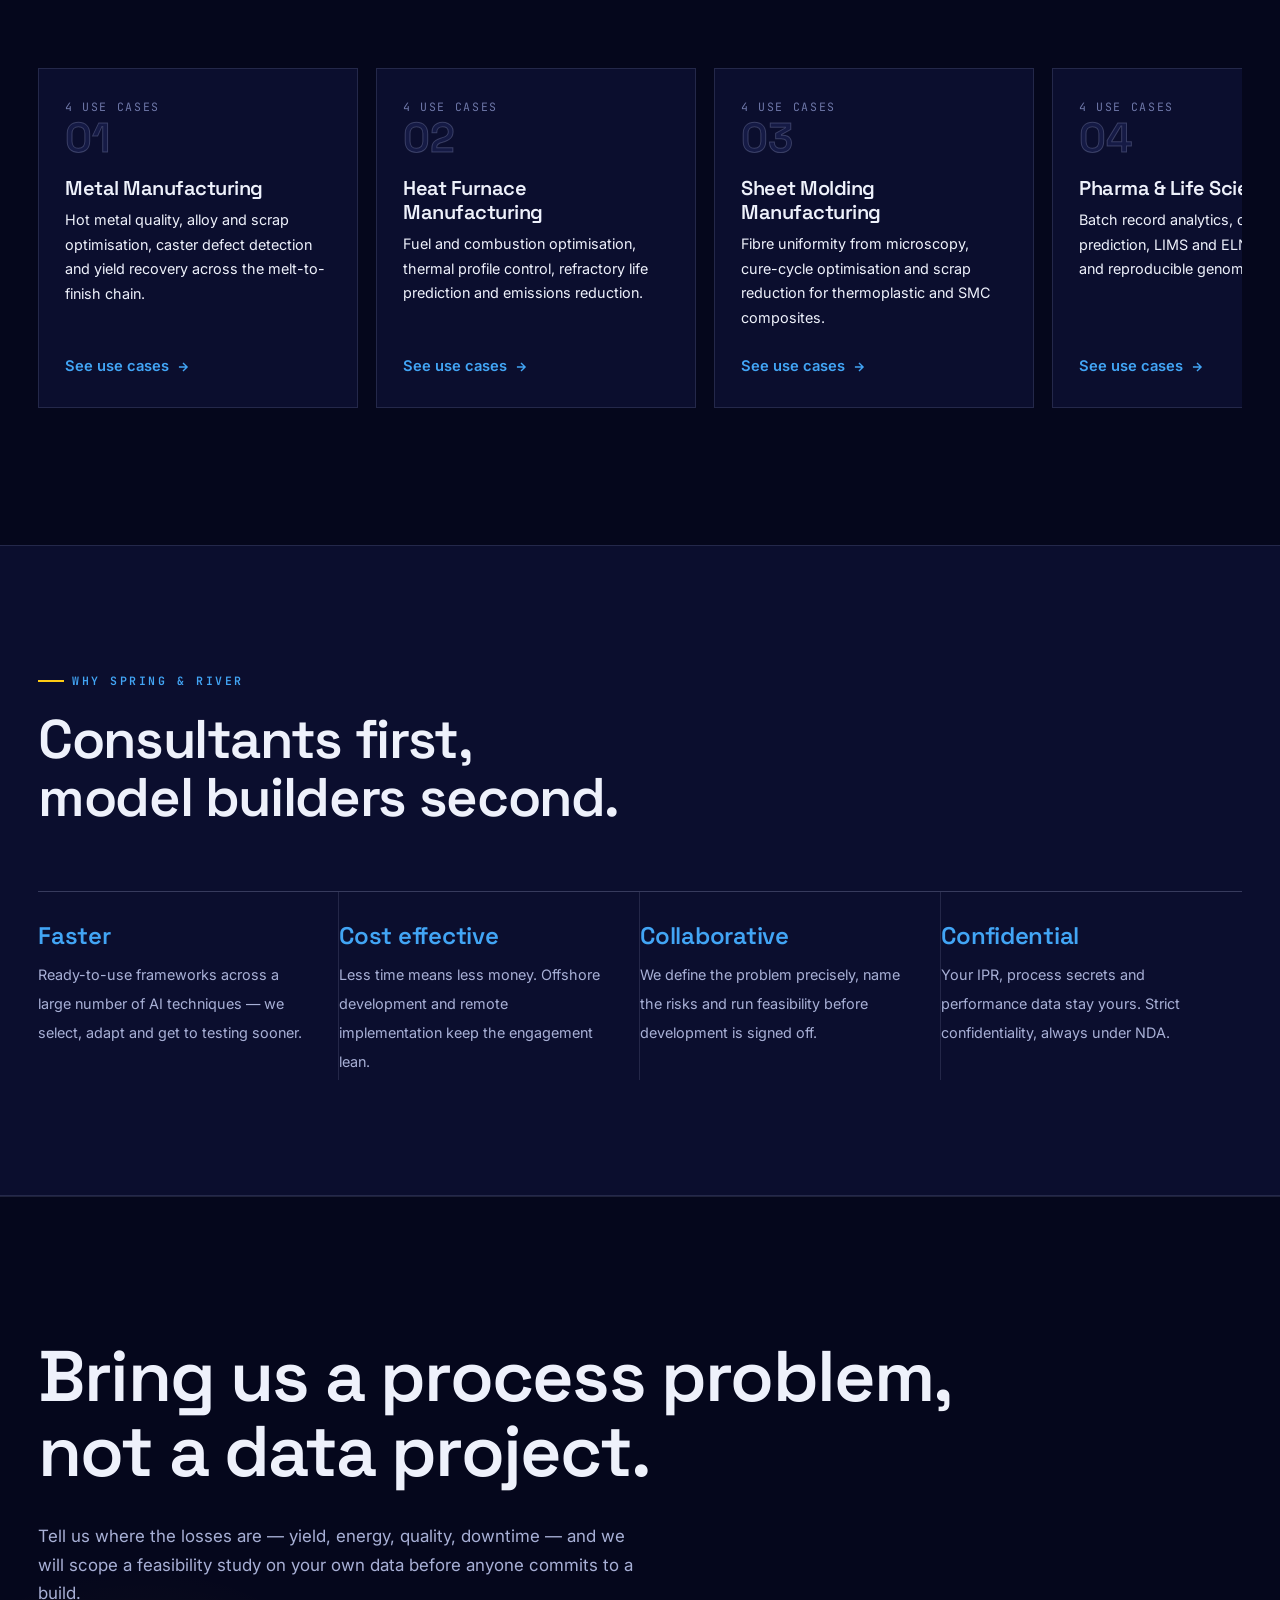
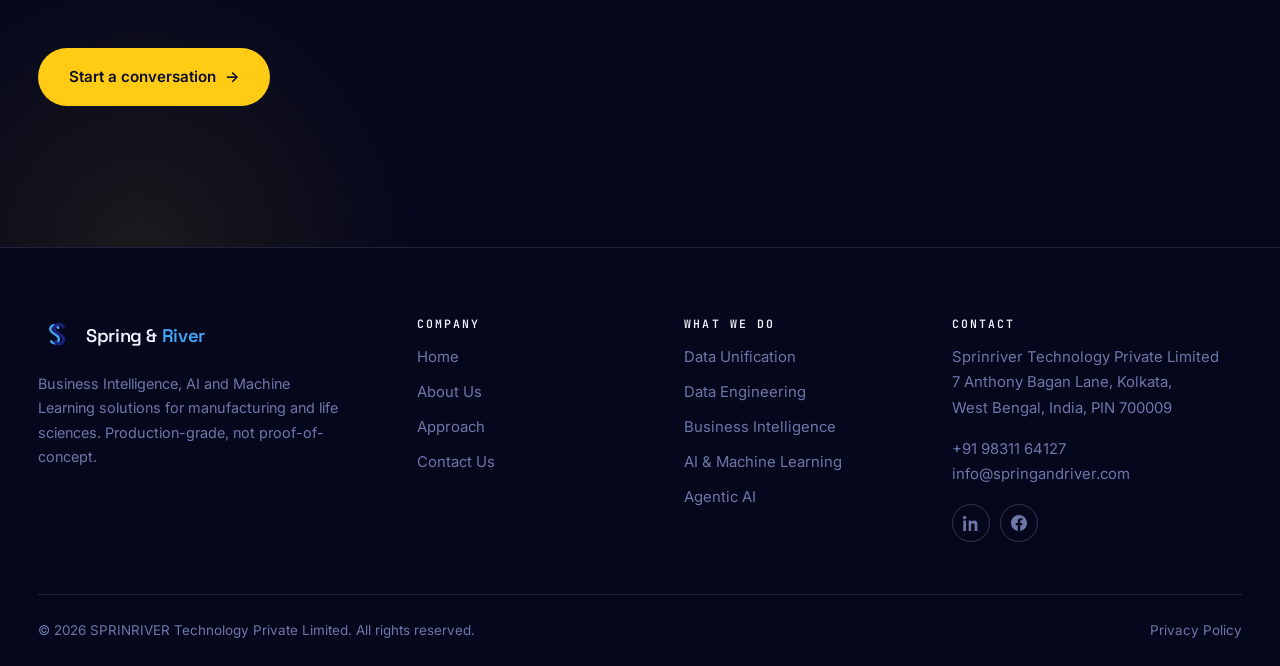
==== commit e46c1719: "Retheme to the Spring & River brand palette The site was running on colours I picked rather than the" ====
--- a/index.html
+++ b/index.html
@@ -11,7 +11,7 @@
 <meta property="og:title" content="Spring &amp; River | AI, ML and Business Intelligence for Manufacturing">
 <meta property="og:description" content="Spring & River builds data unification, business intelligence, machine learning and agentic AI solutions for metals, heat treatment, composites, pharma, automotive and renewable biomass manufacturers.">
 <meta name="twitter:card" content="summary_large_image">
-<meta name="theme-color" content="#0F2947">
+<meta name="theme-color" content="#05071C">
 <link rel="icon" type="image/svg+xml" href="assets/img/favicon.svg">
 <link rel="apple-touch-icon" href="assets/img/apple-touch-icon.png">
 <link rel="preconnect" href="https://fonts.googleapis.com">
@@ -52,9 +52,9 @@
 <section class="hero">
   <div class="hero__glow" aria-hidden="true"></div>
   <svg class="hero__art" viewBox="0 0 1440 190" fill="none" preserveAspectRatio="none" aria-hidden="true">
-    <path d="M-20 120 C 240 60, 480 180, 740 120 S 1240 60, 1460 120" stroke="#1B4F9C" stroke-width="1.5" opacity=".55"/>
-    <path d="M-20 145 C 260 85, 500 205, 760 145 S 1260 85, 1460 145" stroke="#4187D1" stroke-width="1.2" opacity=".4"/>
-    <path d="M-20 170 C 280 110, 520 230, 780 170 S 1280 110, 1460 170" stroke="#FFCE1B" stroke-width="1" opacity=".35"/>
+    <path d="M-20 120 C 240 60, 480 180, 740 120 S 1240 60, 1460 120" stroke="#1A237E" stroke-width="1.5" opacity=".55"/>
+    <path d="M-20 145 C 260 85, 500 205, 760 145 S 1260 85, 1460 145" stroke="#42A5F5" stroke-width="1.2" opacity=".4"/>
+    <path d="M-20 170 C 280 110, 520 230, 780 170 S 1280 110, 1460 170" stroke="#FFCB14" stroke-width="1" opacity=".35"/>
   </svg>
   <div class="wrap">
     <span class="eyebrow reveal">Data Unification / Data Engineering / BI / AI &amp; ML / Agentic AI</span>
--- a/assets/css/styles.css
+++ b/assets/css/styles.css
@@ -5,34 +5,36 @@
    ========================================================================== */
 
 :root {
-  /* ground */
-  --ink-0: #060B14;   /* page */
-  --ink-1: #0A1322;   /* raised band */
-  --ink-2: #111C30;   /* raised element / hover */
+  /* ground — indigo-black, derived from the logo's #1A237E */
+  --ink-0: #05071C;   /* page */
+  --ink-1: #0B0E2E;   /* raised band */
+  --ink-2: #151A45;   /* raised element / hover */
   --paper: #F4F2EC;   /* warm off-white counter-band */
 
-  /* brand */
-  --amber:     #FFCE1B;
-  --amber-hi:  #FFDE5C;
-  --blue:      #4187D1;
-  --blue-deep: #1B4F9C;
+  /* brand — sampled from the Spring & River logo and site
+     #1A237E indigo letterform · #42A5F5 azure echo · #FFCB14 CTA yellow */
+  --amber:     #FFCB14;
+  --amber-hi:  #FFDA52;
+  --blue:      #42A5F5;   /* azure — the logo's bright stroke */
+  --blue-deep: #1A237E;   /* indigo — the logo's dark stroke */
+  --indigo:    #090C8C;   /* the brand's saturated hero blue */
 
   /* type */
-  --t-hi:  #EDF2F9;   /* headings */
-  --t-mid: #A9B9CE;   /* body */
-  --t-low: #71839C;   /* captions */
+  --t-hi:  #EEF1FB;   /* headings */
+  --t-mid: #A8B0D6;   /* body */
+  --t-low: #6E77A8;   /* captions */
 
   /* amber that is readable AS TEXT on the current ground; the graphic amber
      (buttons, bars) stays --amber in both themes */
-  --accent-text: var(--amber);
+  --accent-text: var(--blue);
   /* ink used ON amber surfaces — constant across themes */
-  --on-amber: #071018;
-
-  --header-bg: rgba(6, 11, 20, .82);
-  --glow-blue: rgba(27, 79, 156, .35);
-
-  --hairline: rgba(237, 242, 249, .12);
-  --hairline-strong: rgba(237, 242, 249, .22);
+  --on-amber: #0B0E2E;
+
+  --header-bg: rgba(5, 7, 28, .84);
+  --glow-blue: rgba(9, 12, 140, .55);
+
+  --hairline: rgba(168, 176, 214, .16);
+  --hairline-strong: rgba(168, 176, 214, .28);
   color-scheme: dark;
 
   --font-display: "Space Grotesk", "Inter", -apple-system, "Segoe UI", sans-serif;
@@ -46,18 +48,18 @@
 
 /* ---------- light theme ---------- */
 [data-theme="light"] {
-  --ink-0: #F7F7F3;
+  --ink-0: #F6F7FC;
   --ink-1: #FFFFFF;
-  --ink-2: #E9ECE6;
-  --t-hi:  #0C1524;
-  --t-mid: #45536A;
-  --t-low: #66738A;
-  --accent-text: #7A6200;
-  --blue: #1B4F9C;
-  --header-bg: rgba(247, 247, 243, .85);
-  --glow-blue: rgba(27, 79, 156, .10);
-  --hairline: rgba(12, 21, 36, .12);
-  --hairline-strong: rgba(12, 21, 36, .24);
+  --ink-2: #E8EBF7;
+  --t-hi:  #1B2055;   /* the wordmark's indigo */
+  --t-mid: #454E7C;
+  --t-low: #6B739C;
+  --accent-text: #1A237E;
+  --blue: #1565C0;
+  --header-bg: rgba(246, 247, 252, .88);
+  --glow-blue: rgba(9, 12, 140, .10);
+  --hairline: rgba(27, 32, 85, .14);
+  --hairline-strong: rgba(27, 32, 85, .26);
   color-scheme: light;
 }
 
@@ -147,7 +149,7 @@
 .site-header__inner { display: flex; align-items: center; justify-content: space-between; gap: 20px; height: 78px; }
 .brand { display: flex; align-items: center; gap: 12px; color: var(--t-hi); font-family: var(--font-display); font-weight: 600; letter-spacing: -.02em; font-size: 1.15rem; }
 .brand__mark { width: 36px; height: 36px; flex: none; }
-.brand__name em { font-style: normal; color: var(--amber); }
+.brand__name em { font-style: normal; color: var(--blue); }
 
 .nav { display: flex; align-items: center; gap: 2px; }
 .nav a {
@@ -203,7 +205,7 @@
 }
 .hero > .wrap { position: relative; z-index: 2; }
 .hero h1 { max-width: 15ch; margin-bottom: .35em; }
-.hero h1 .accent { color: var(--amber); }
+.hero h1 .accent { color: var(--blue); }
 .hero__lede { font-size: clamp(1.08rem, 1.7vw, 1.3rem); color: var(--t-mid); max-width: 52ch; margin-bottom: 40px; }
 .hero__actions { display: flex; flex-wrap: wrap; gap: 14px; }
 .hero__stats { display: flex; flex-wrap: wrap; gap: clamp(28px, 5vw, 72px); margin-top: clamp(48px, 7vh, 84px); padding-top: 34px; border-top: 1px solid var(--hairline); }
